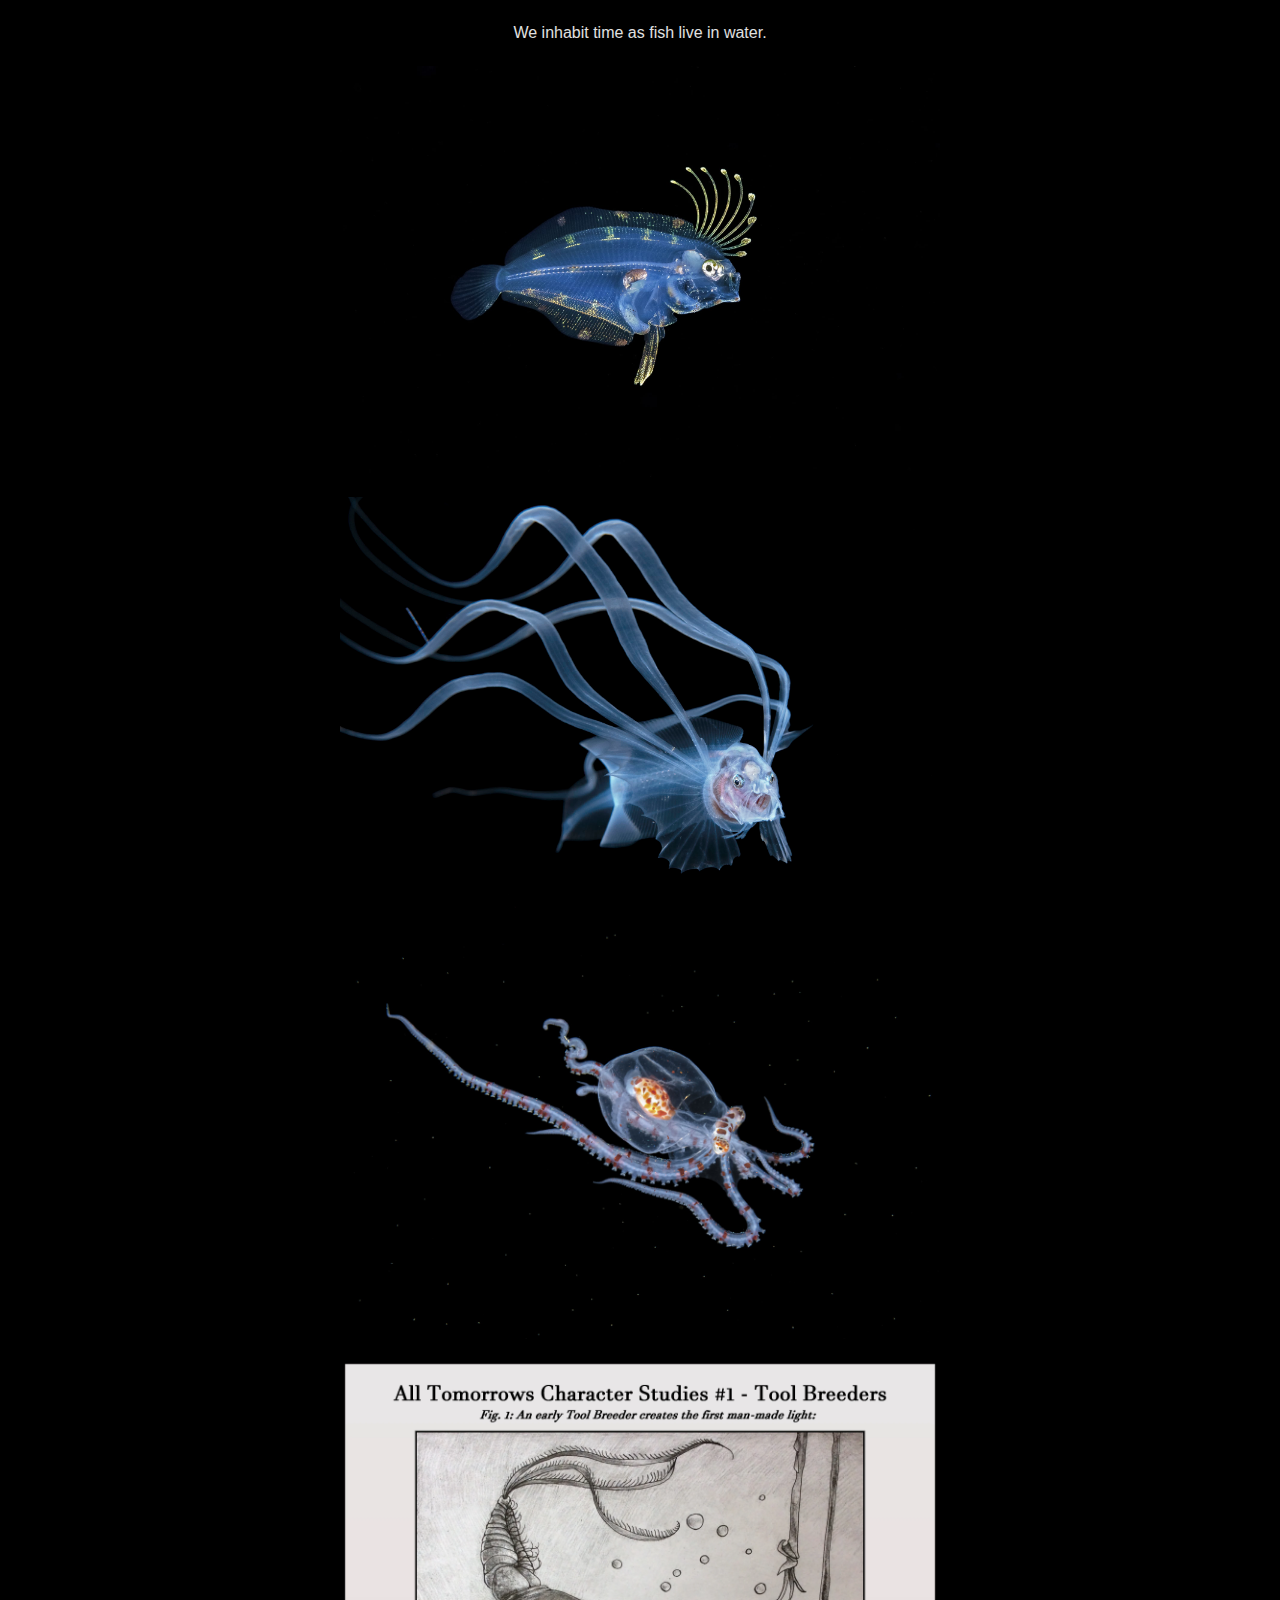
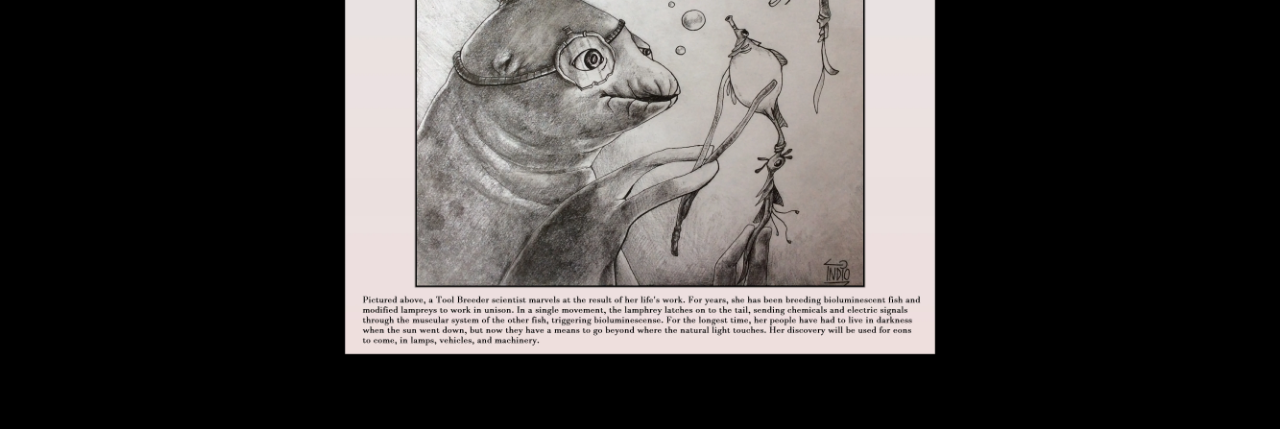
==== index.html @ f6a96ab8 "fish" ====
<!DOCTYPE html>
<html lang="en">
<head>
    <meta charset="UTF-8">
    <meta name="viewport" content="width=device-width, initial-scale=1.0">
    <title>🐟👽</title>
    <link rel="stylesheet" href="style.css"> <!-- Link to the CSS file -->
</head>
<body>

    <!-- Start of content, continuous flow of text and images -->

    <p>
        We inhabit time as fish live in water.
        
    </p>

    <img src="fish1.jpeg" alt="Description of Image 1" width="600px">
    <img src="fish2.jpeg" alt="Description of Image 1" width="600px">
    <img src="fish3.jpeg" alt="Description of Image 1" width="600px">
    <img src="cypt.webp" alt="Description of Image 1" width="600px">
    

    <!-- End of content -->

</body>
</html>
---- style.css ----
/* General body styling */
body {
    margin: 0;
    padding: 0;
    font-family: Arial, sans-serif;  /* Use a simple font */
    background-color: #000; /* Black background */
    color: #fff; /* White text */
    text-align: center; /* Center all text by default */
}

/* Styling for headings and text */
h1, h2 {
    color: #f5f5f5; /* Slightly off-white for headings */
    margin: 20px 0;
}

p {
    color: #e0e0e0; /* Light grey for body text */
    line-height: 1.6;
    margin: 20px auto;
    max-width: 800px; /* Limit width for better readability */
    padding: 0 20px;
}

/* Styling for images */
img {
    display: block;
    max-width: 100%;
    height: auto;
    margin: 20px auto;
}

/* Add some padding around the content */
body {
    padding-bottom: 50px;
}
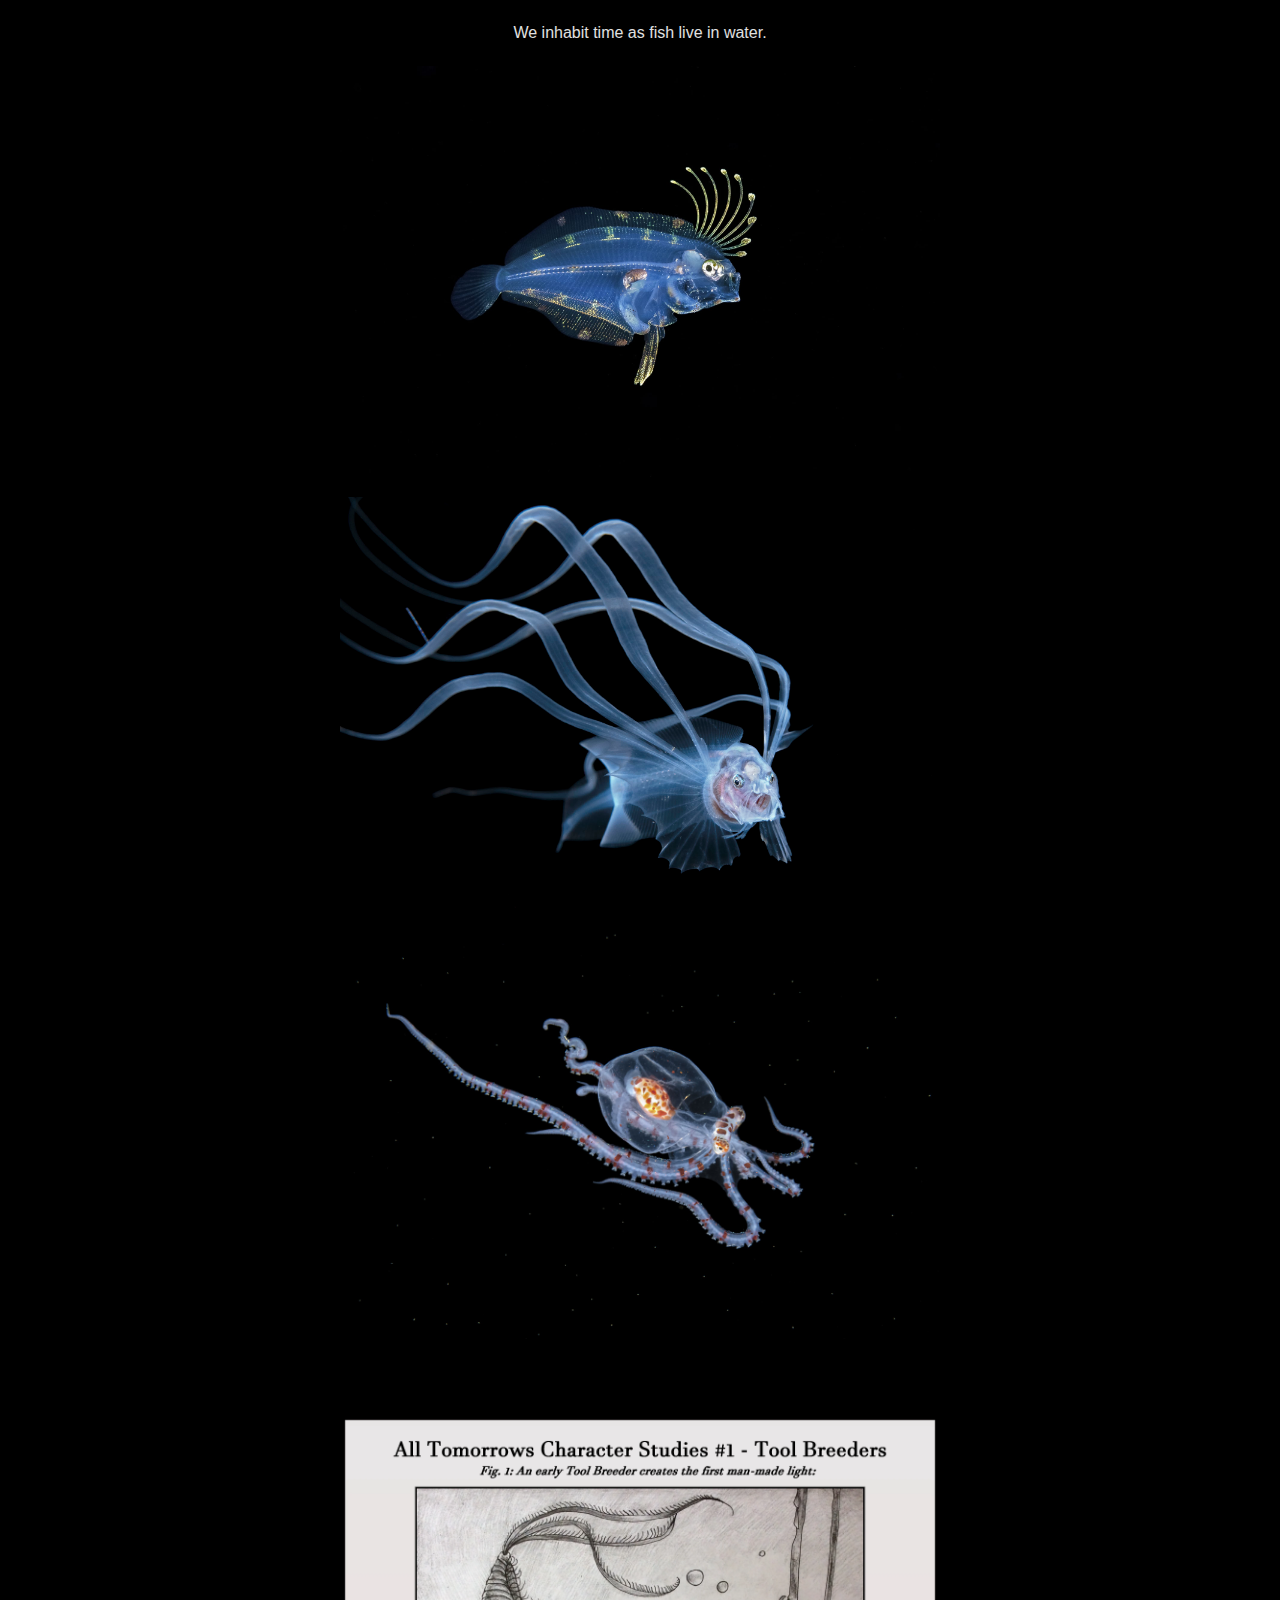
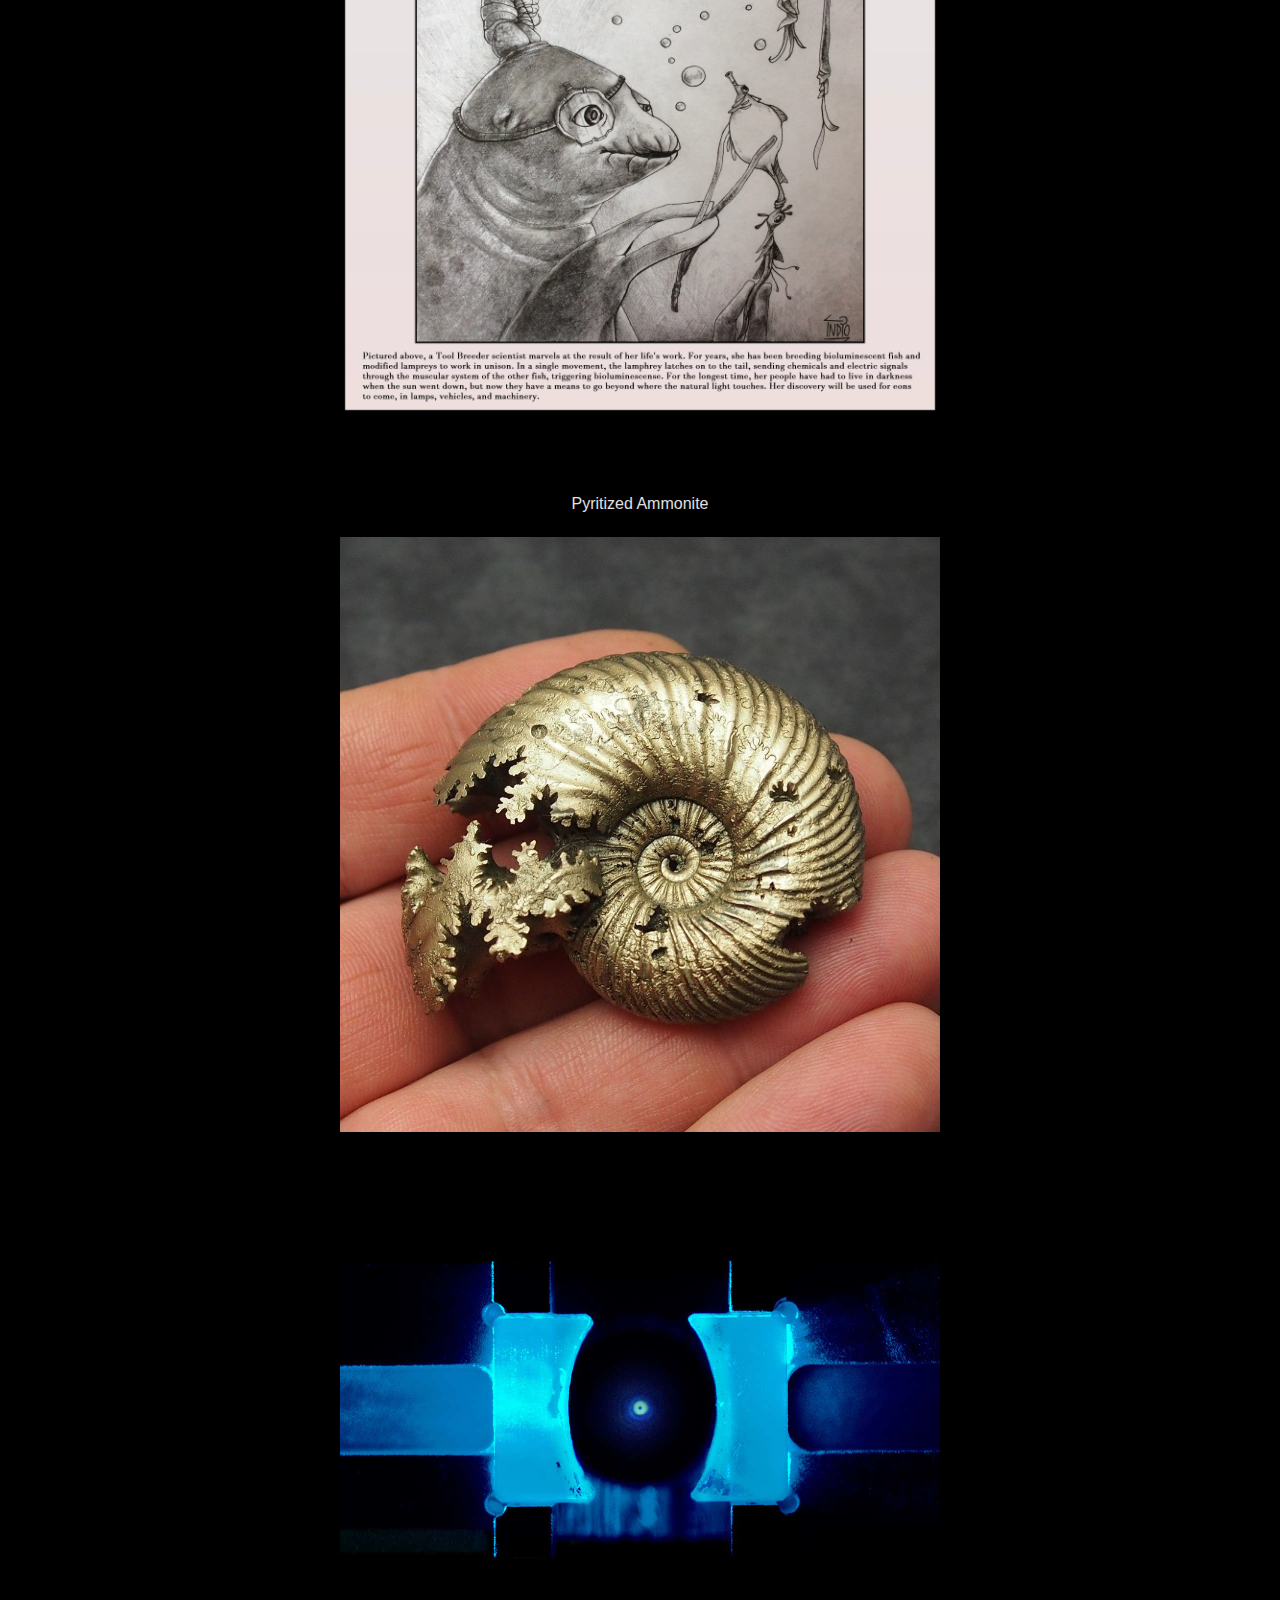
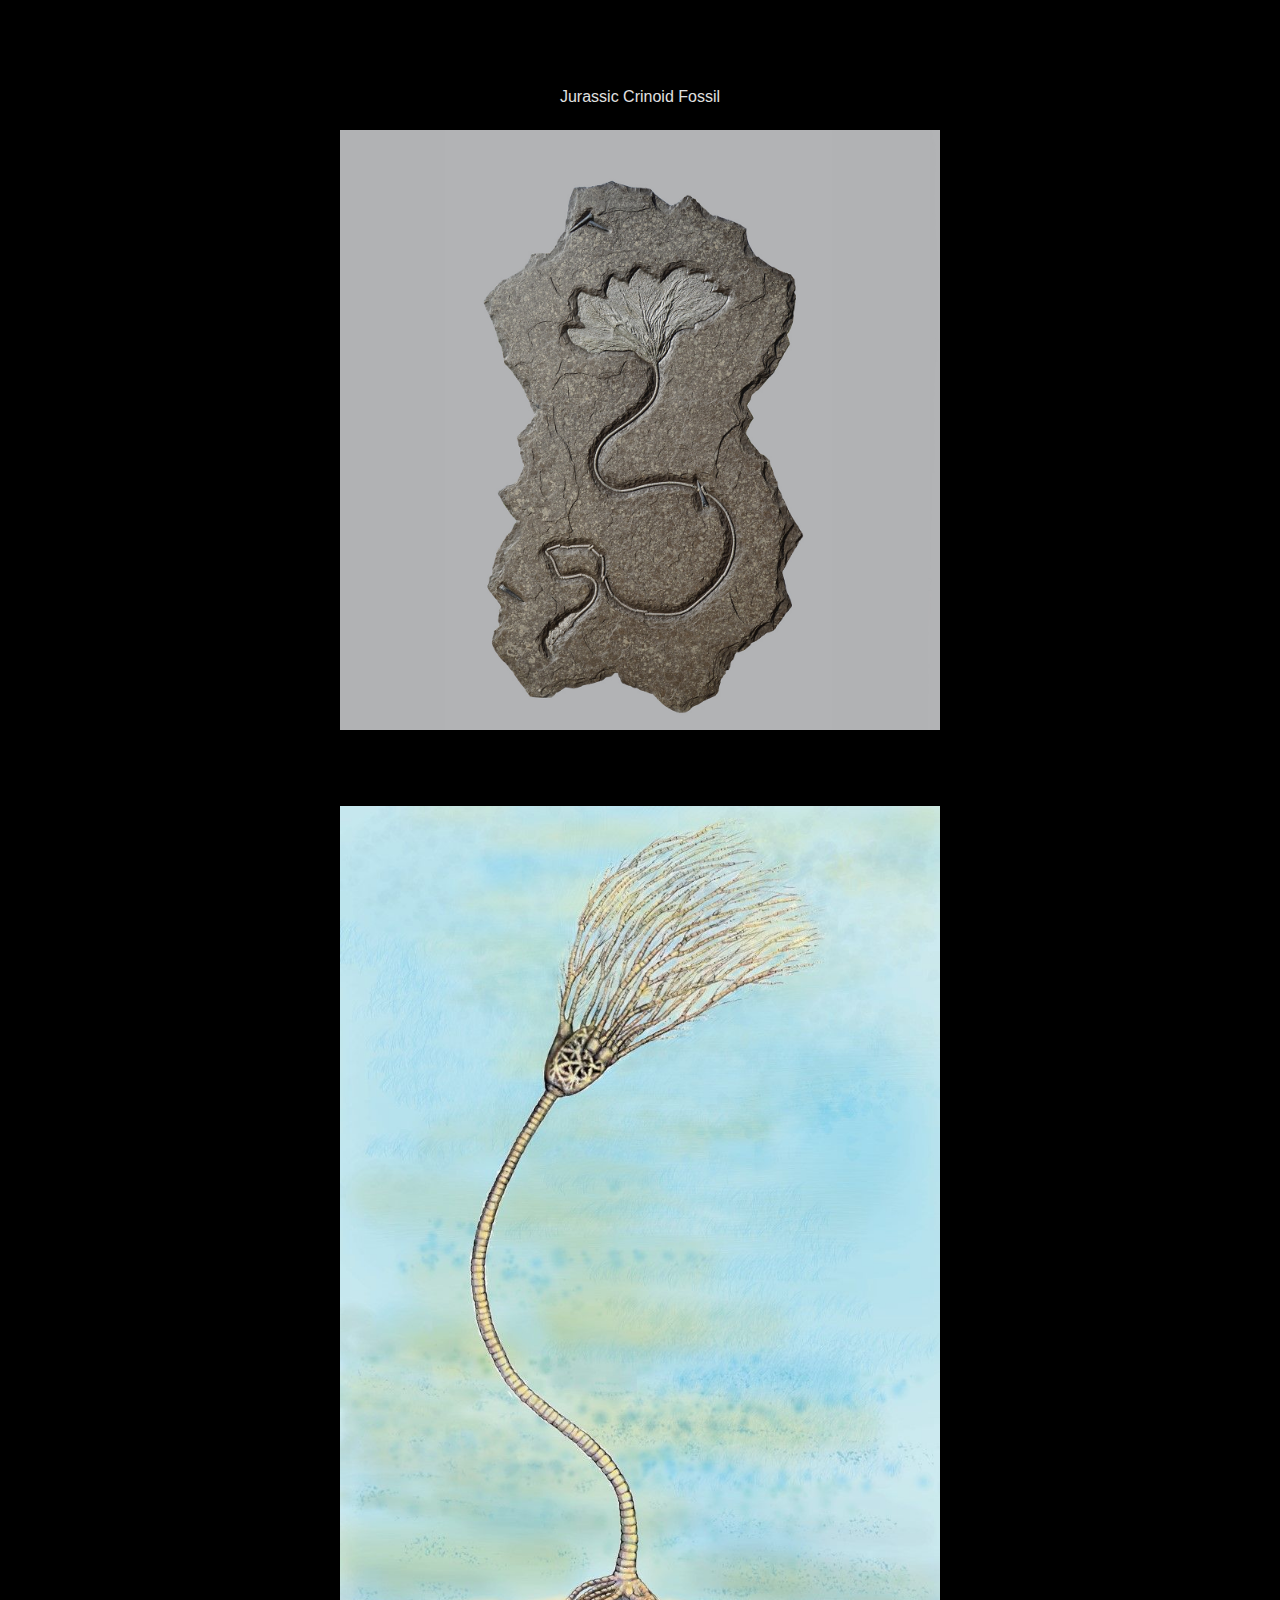
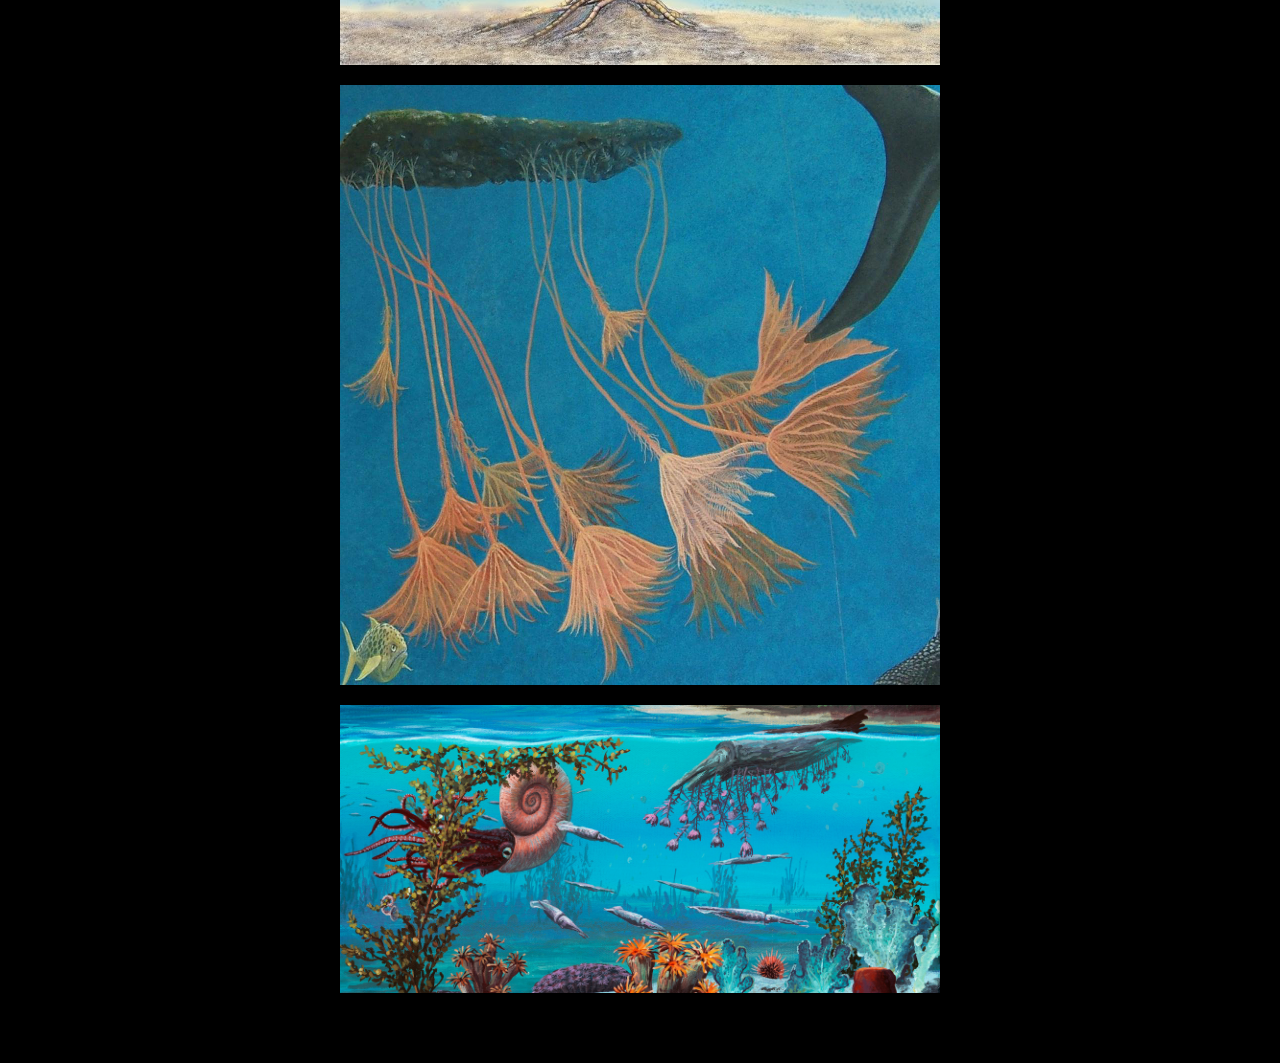
==== commit 9cae6896: "more more" ====
--- a/index.html
+++ b/index.html
@@ -18,7 +18,40 @@
     <img src="fish1.jpeg" alt="Description of Image 1" width="600px">
     <img src="fish2.jpeg" alt="Description of Image 1" width="600px">
     <img src="fish3.jpeg" alt="Description of Image 1" width="600px">
+    
+    <br>
+    <br>
+    
     <img src="cypt.webp" alt="Description of Image 1" width="600px">
+    <br>
+    <br>
+    
+    <p>
+        Pyritized Ammonite
+    </p>
+    
+    <img src="ammonite.jpeg" alt="Description of Image 1" width="600px">
+    
+    <br>
+    <br>
+    
+     <img src="freez.jpeg" alt="Description of Image 1" width="600px">
+    
+    <br>
+    <br>
+    
+    <p>
+        Jurassic Crinoid Fossil
+    </p>
+    <img src="cyn.jpeg" alt="Description of Image 1" width="600px">
+    
+    <br>
+    <br>
+    
+    <img src="Crinoid-reconstruction.jpg" alt="Description of Image 1" width="600px">
+    <img src="file-20200731-23-189g7nc.jpg" alt="Description of Image 1" width="600px">
+    <img src="header-crinoid-rafting.jpg" alt="Description of Image 1" width="600px">
+    
     
 
     <!-- End of content -->
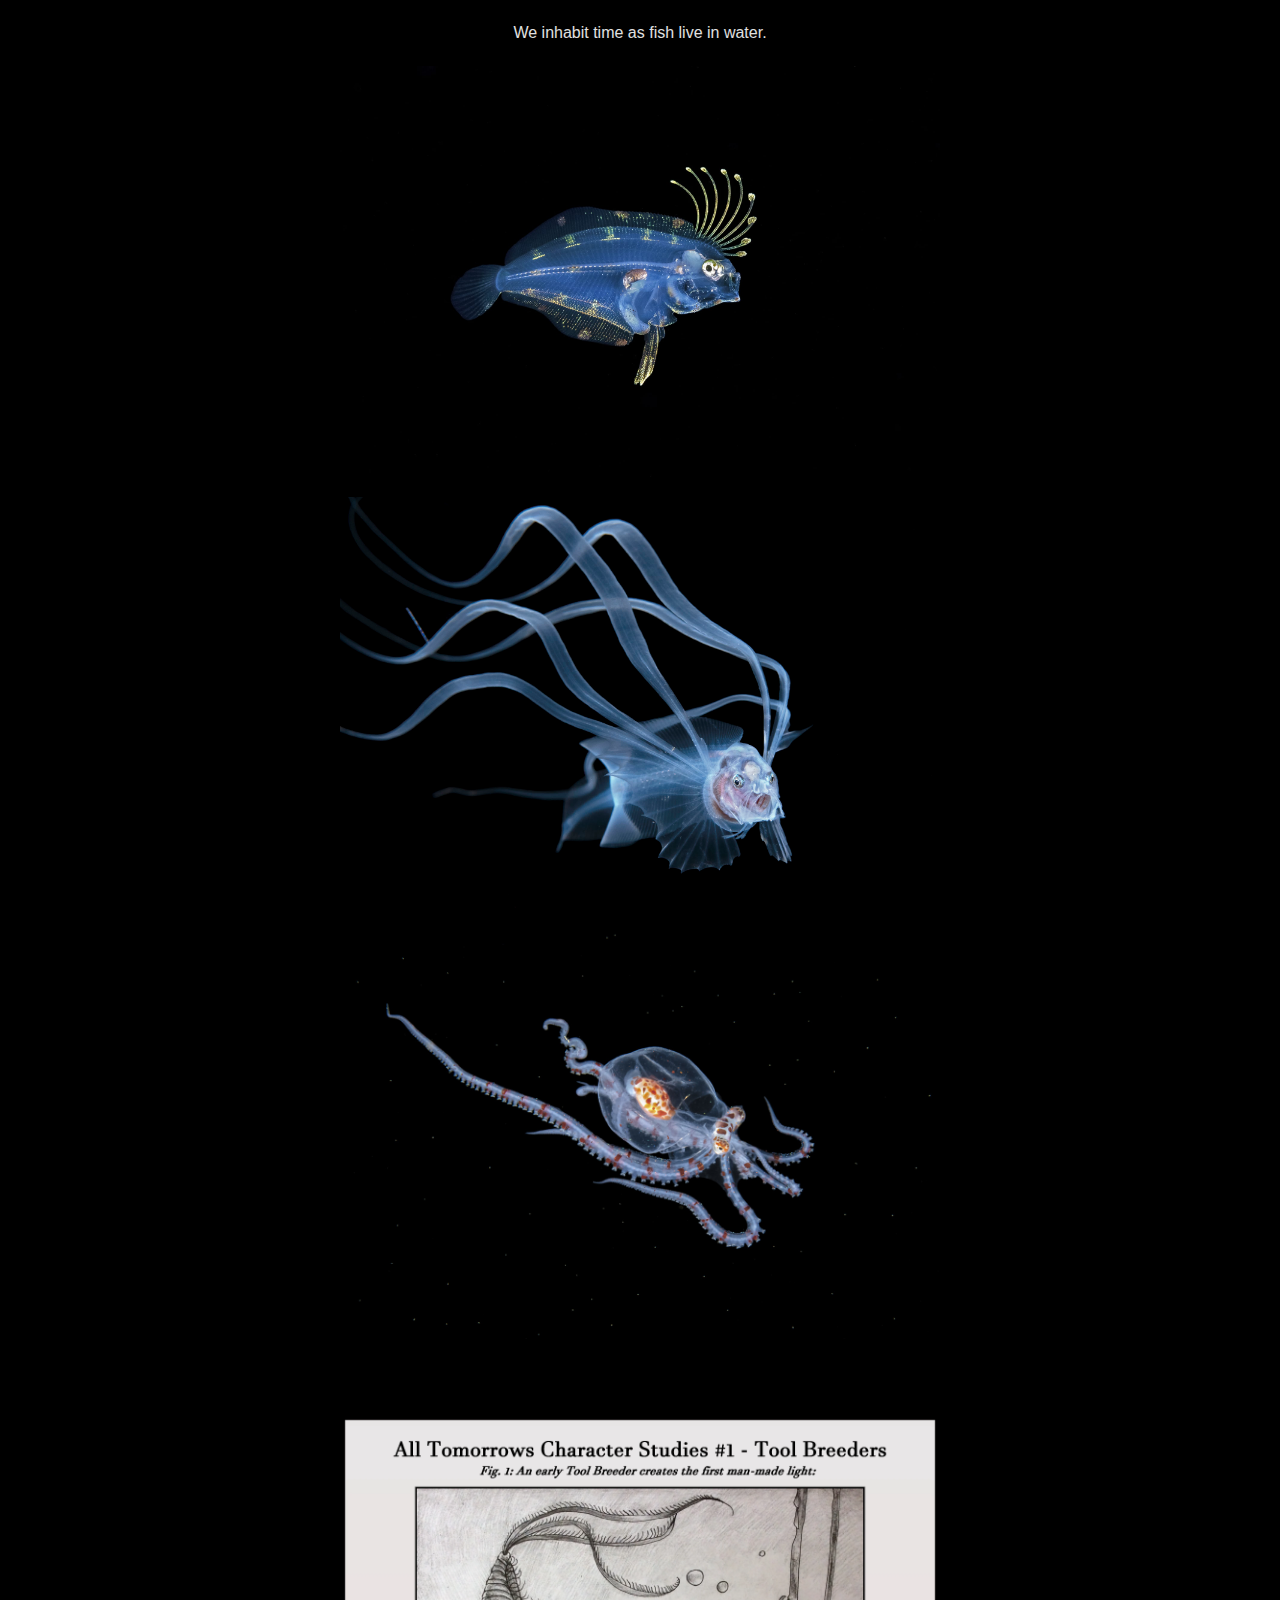
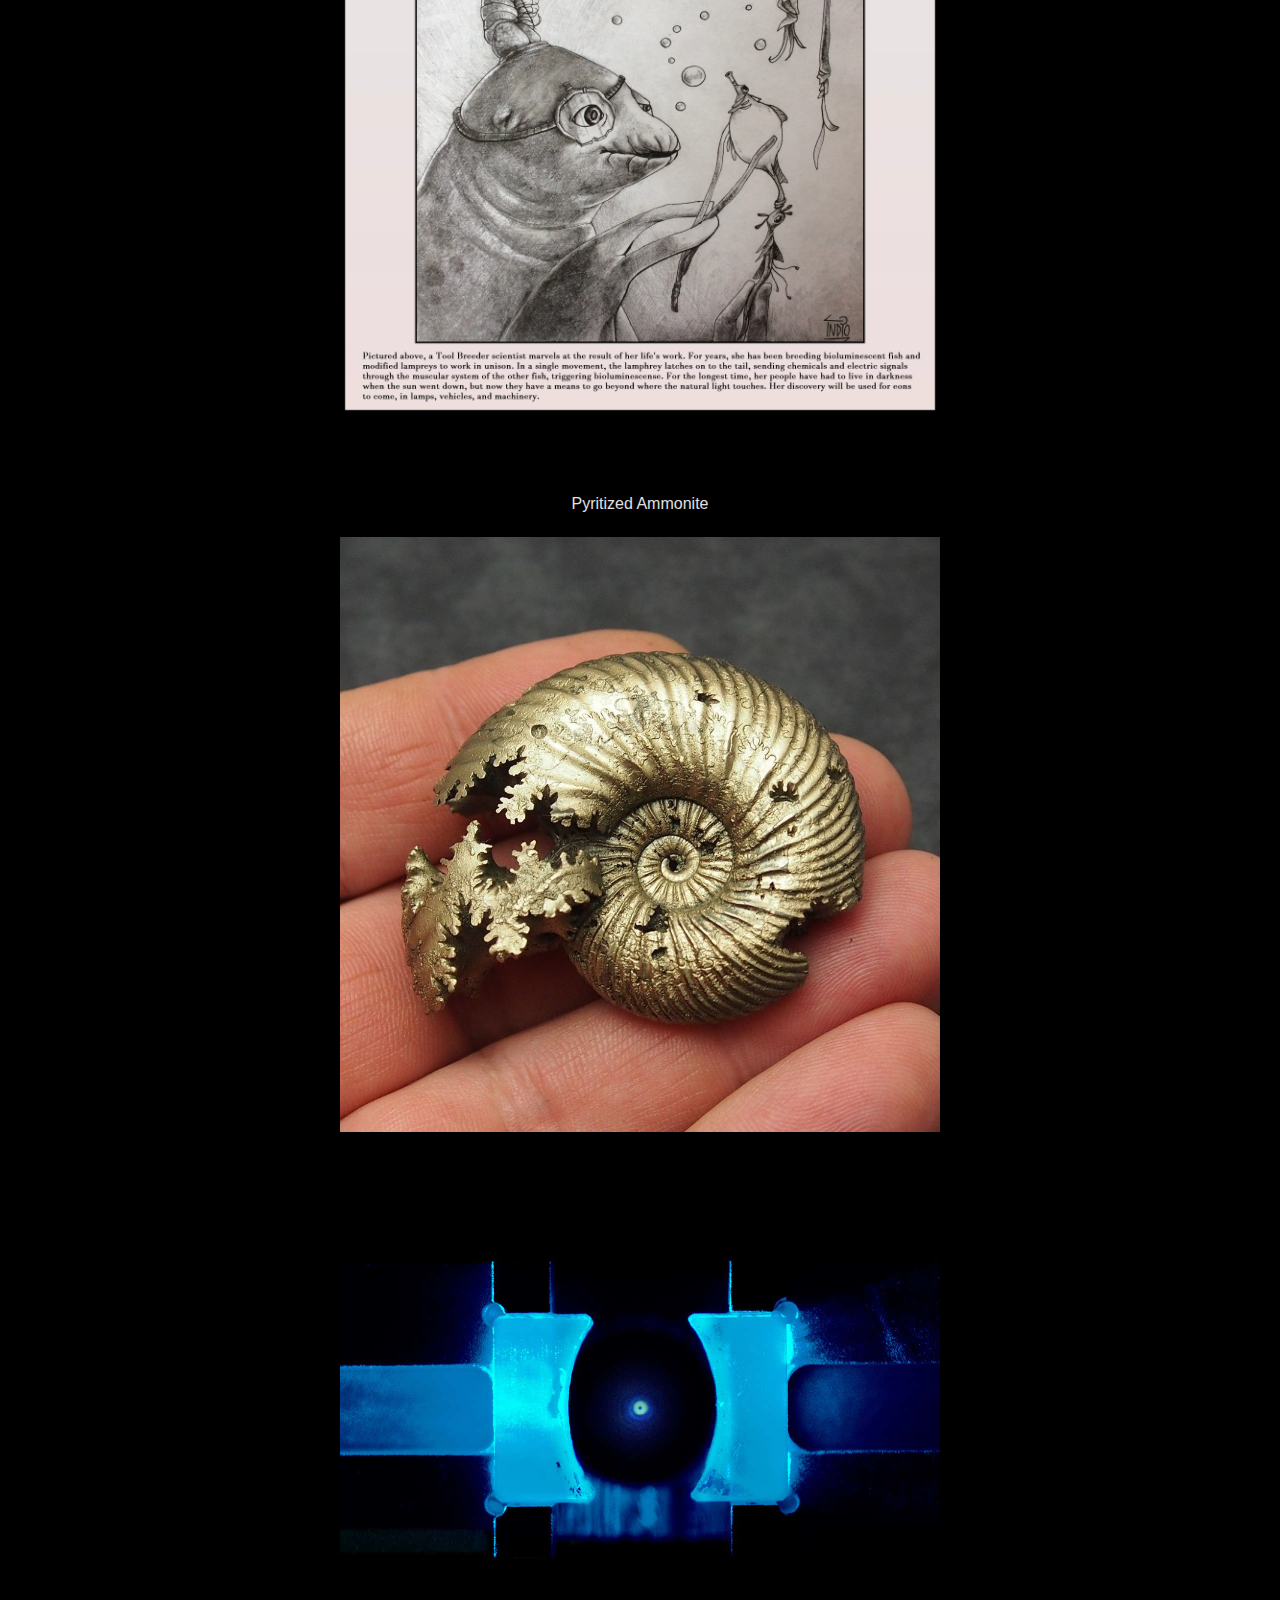
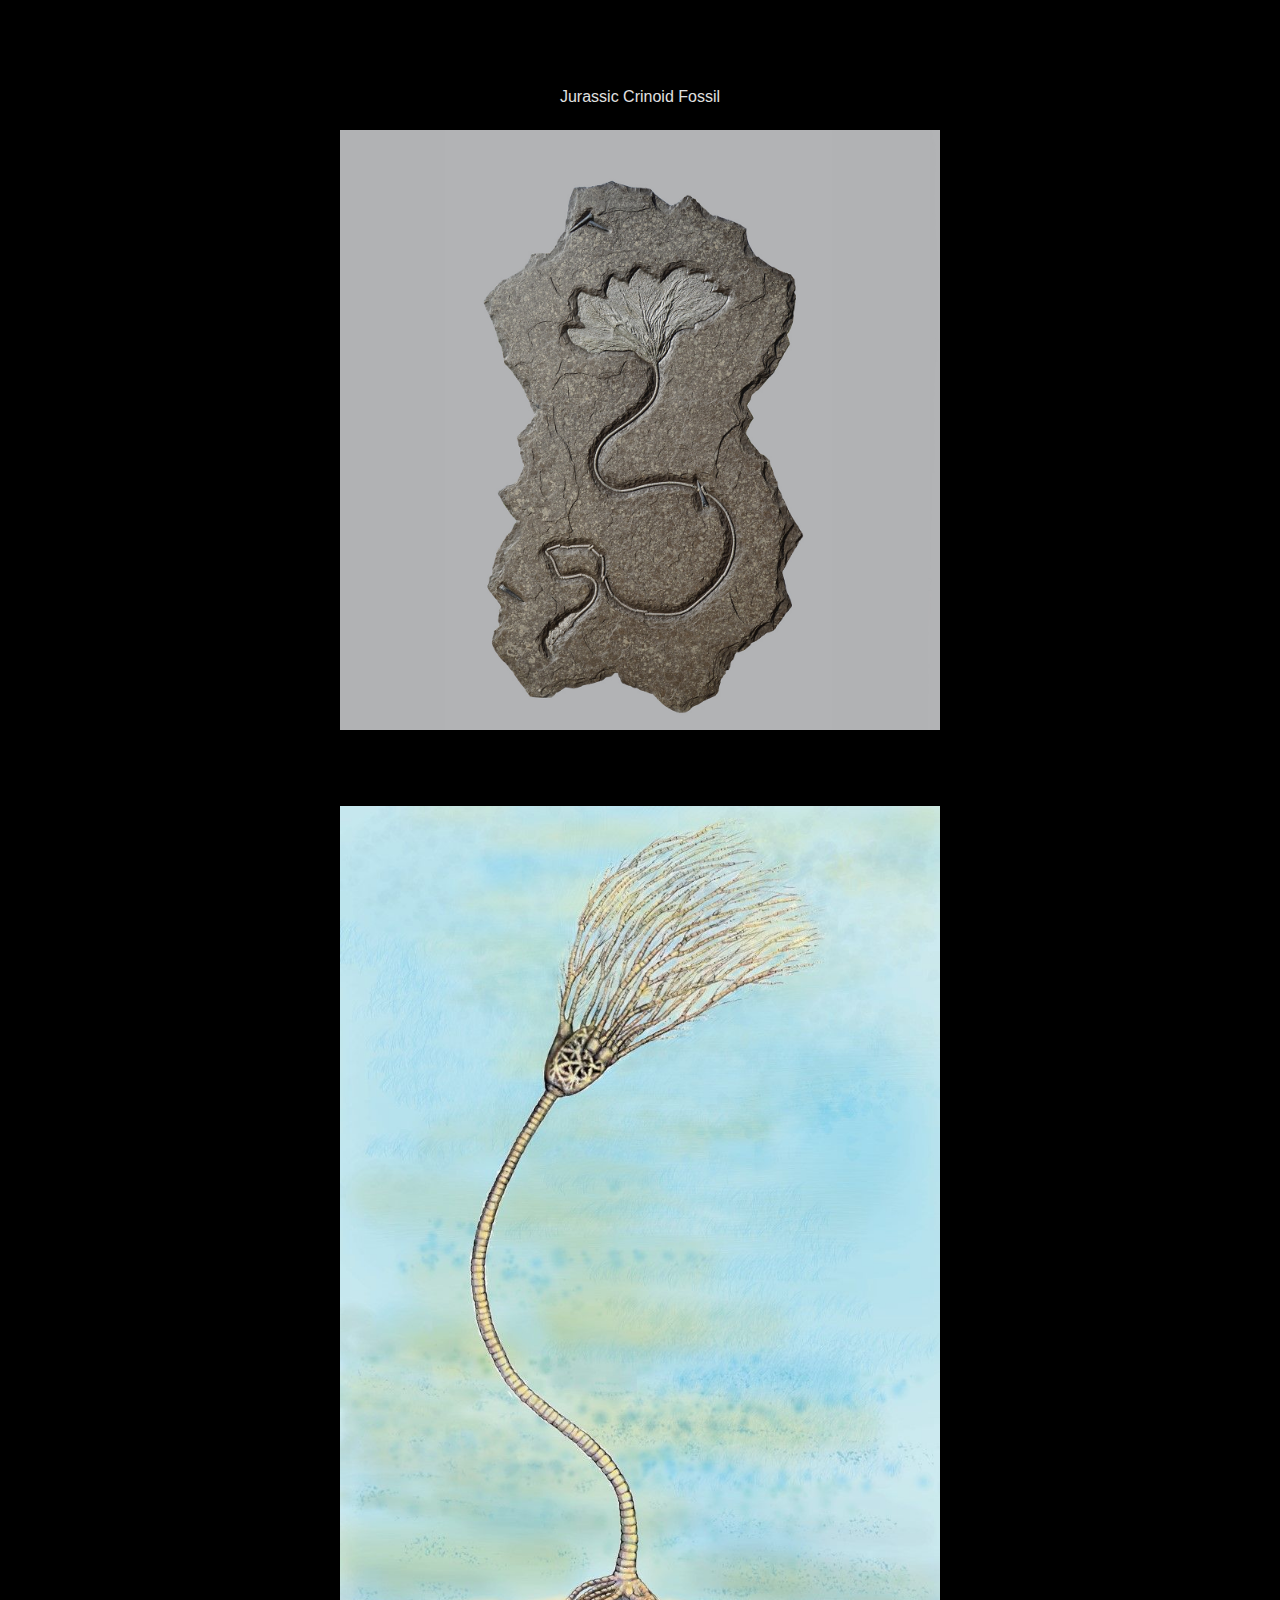
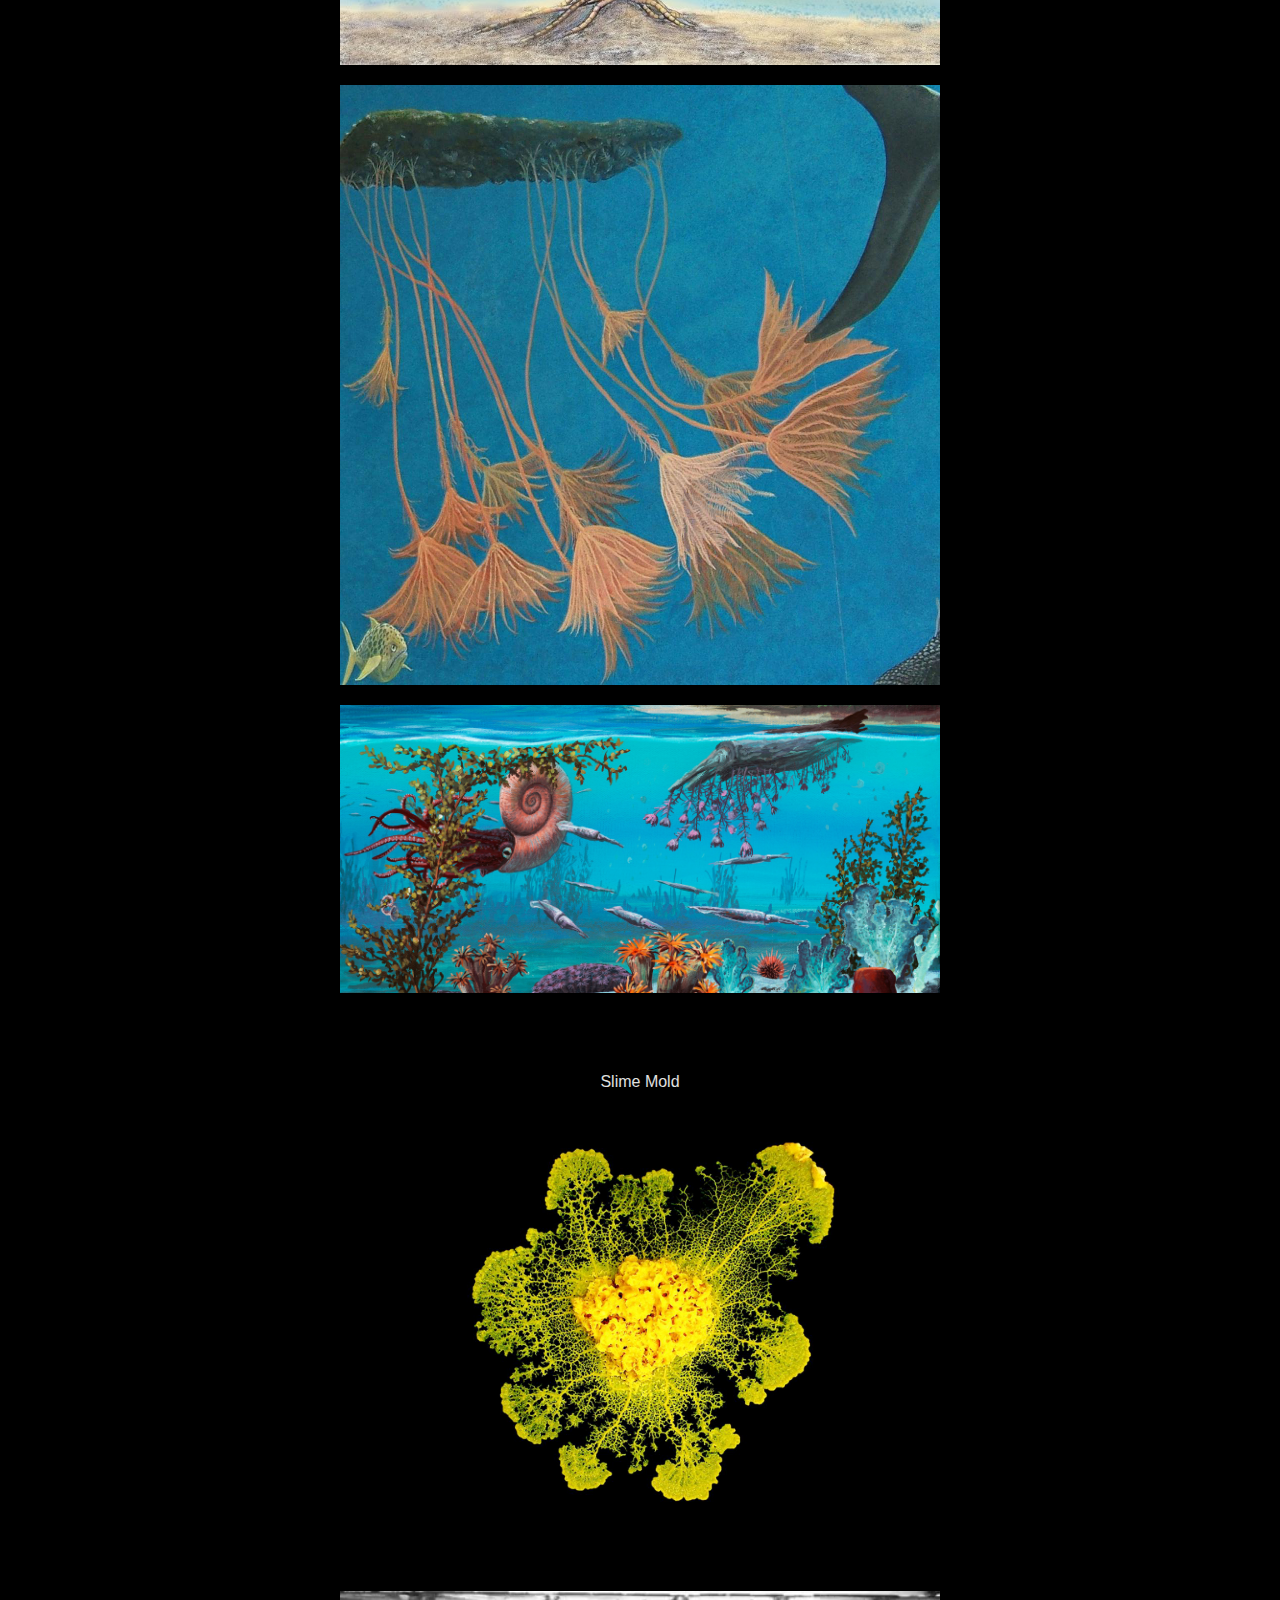
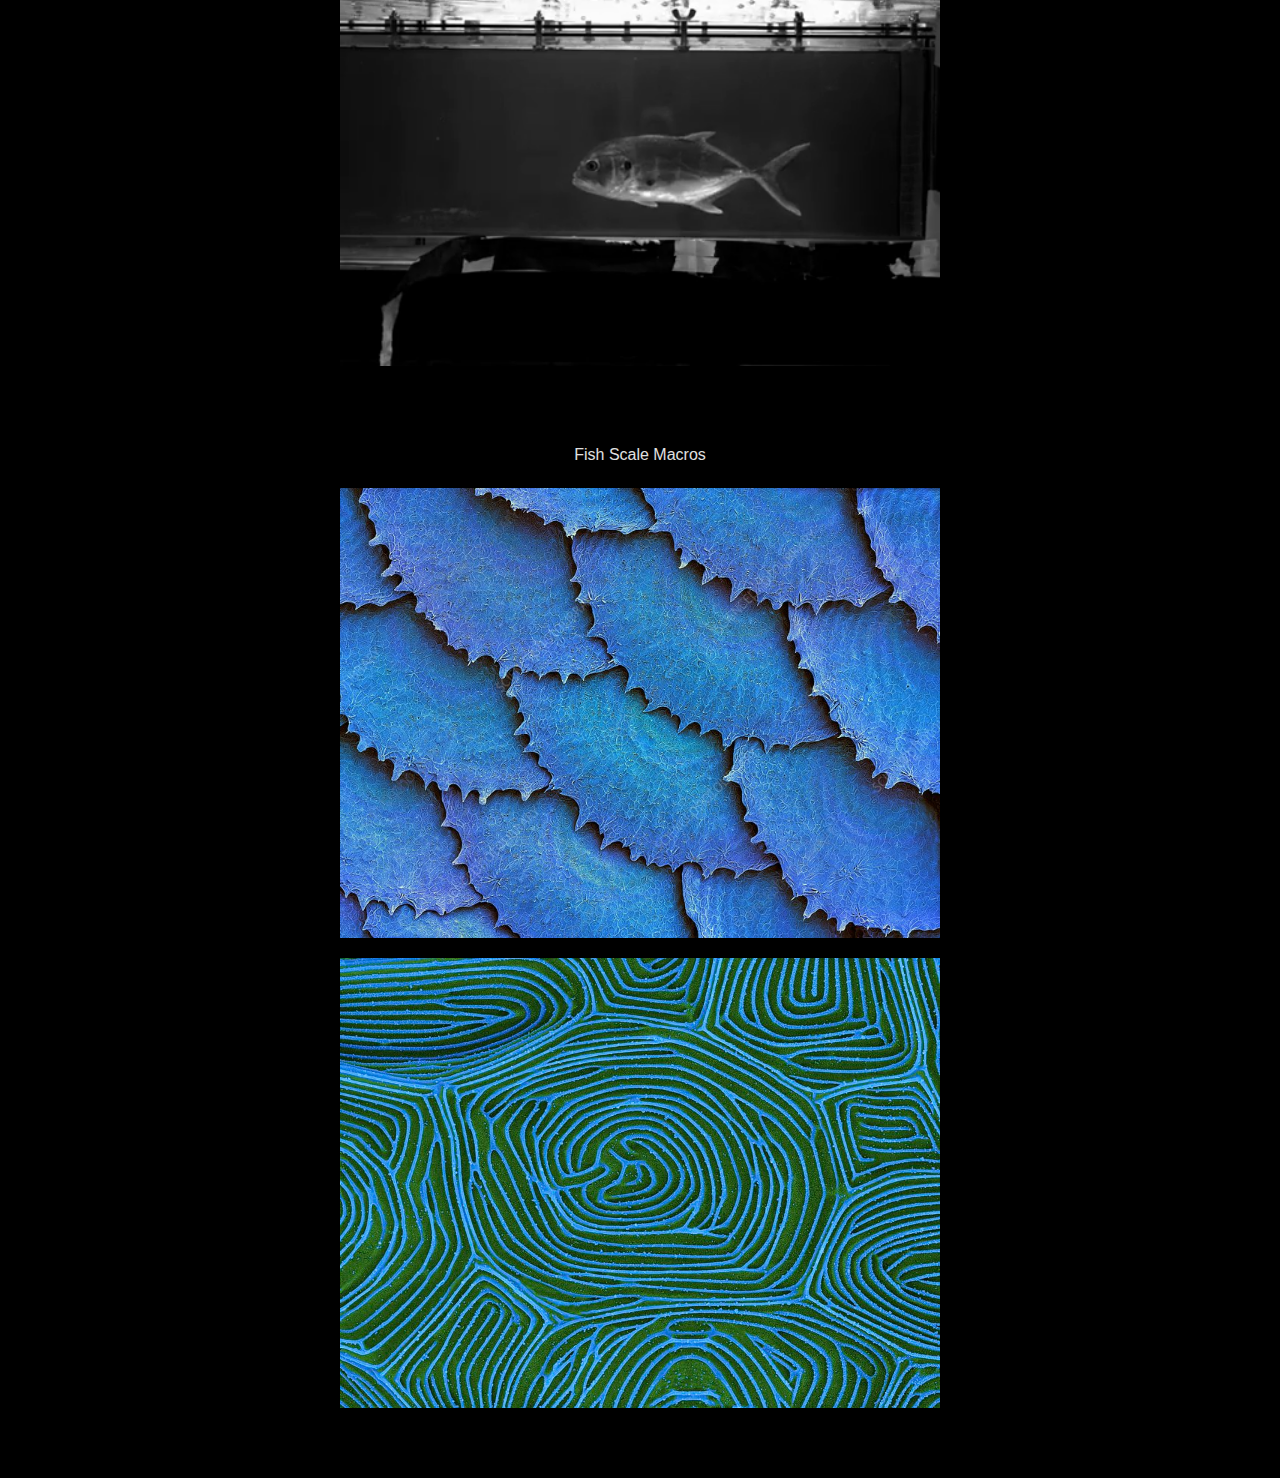
==== commit 76b1fb48: "new" ====
--- a/index.html
+++ b/index.html
@@ -52,6 +52,29 @@
     <img src="file-20200731-23-189g7nc.jpg" alt="Description of Image 1" width="600px">
     <img src="header-crinoid-rafting.jpg" alt="Description of Image 1" width="600px">
     
+    <br>
+    <br>
+    
+    <p>
+        Slime Mold
+    </p>    
+    
+    <img src="mold.jpeg" alt="Description of Image 1" width="600px">
+    
+    <br>
+    <br>  
+    
+    
+    <img src="Jack_lateral.gif" alt="Description of Image 1" width="600px">
+
+    <br>
+    <br>  
+
+    <p>
+        Fish Scale Macros
+    </p>    
+    <img src="scale1.jpeg" alt="Description of Image 1" width="600px">
+    <img src="scale2.jpeg" alt="Description of Image 1" width="600px">
     
 
     <!-- End of content -->
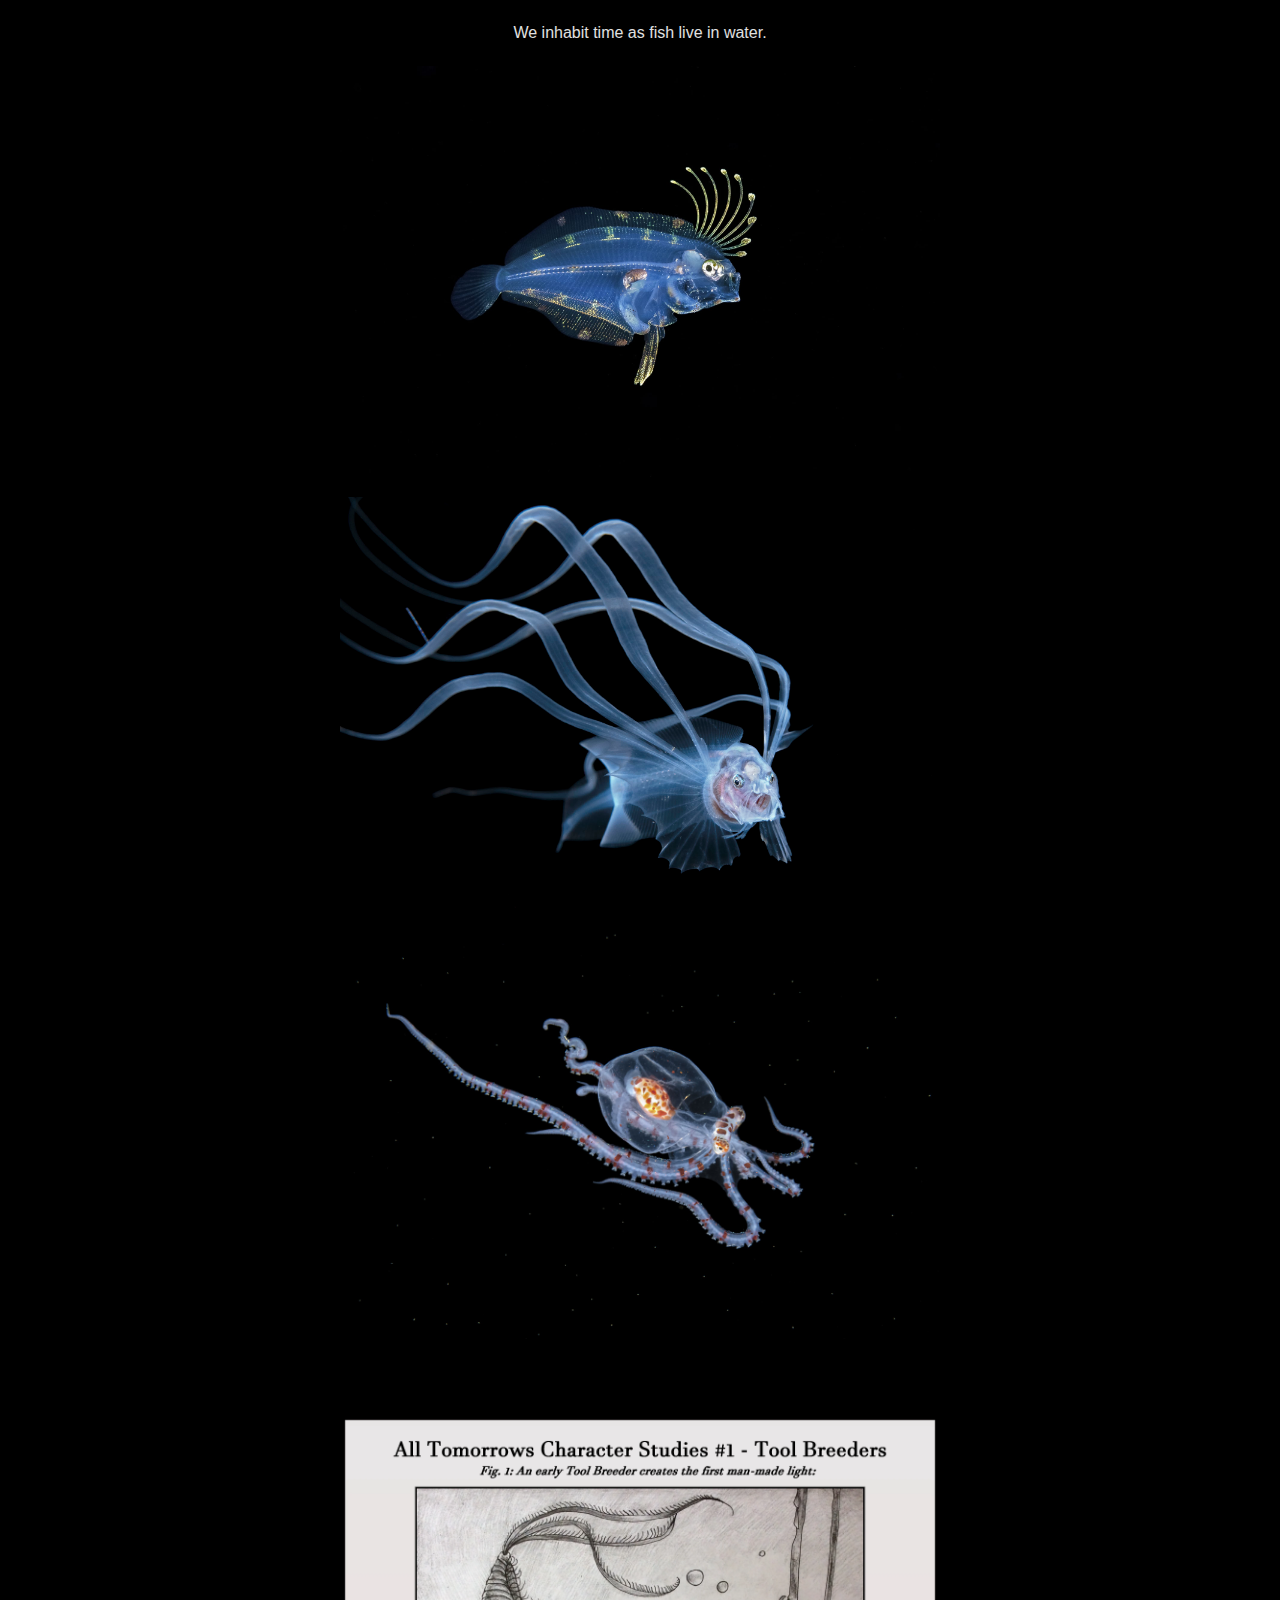
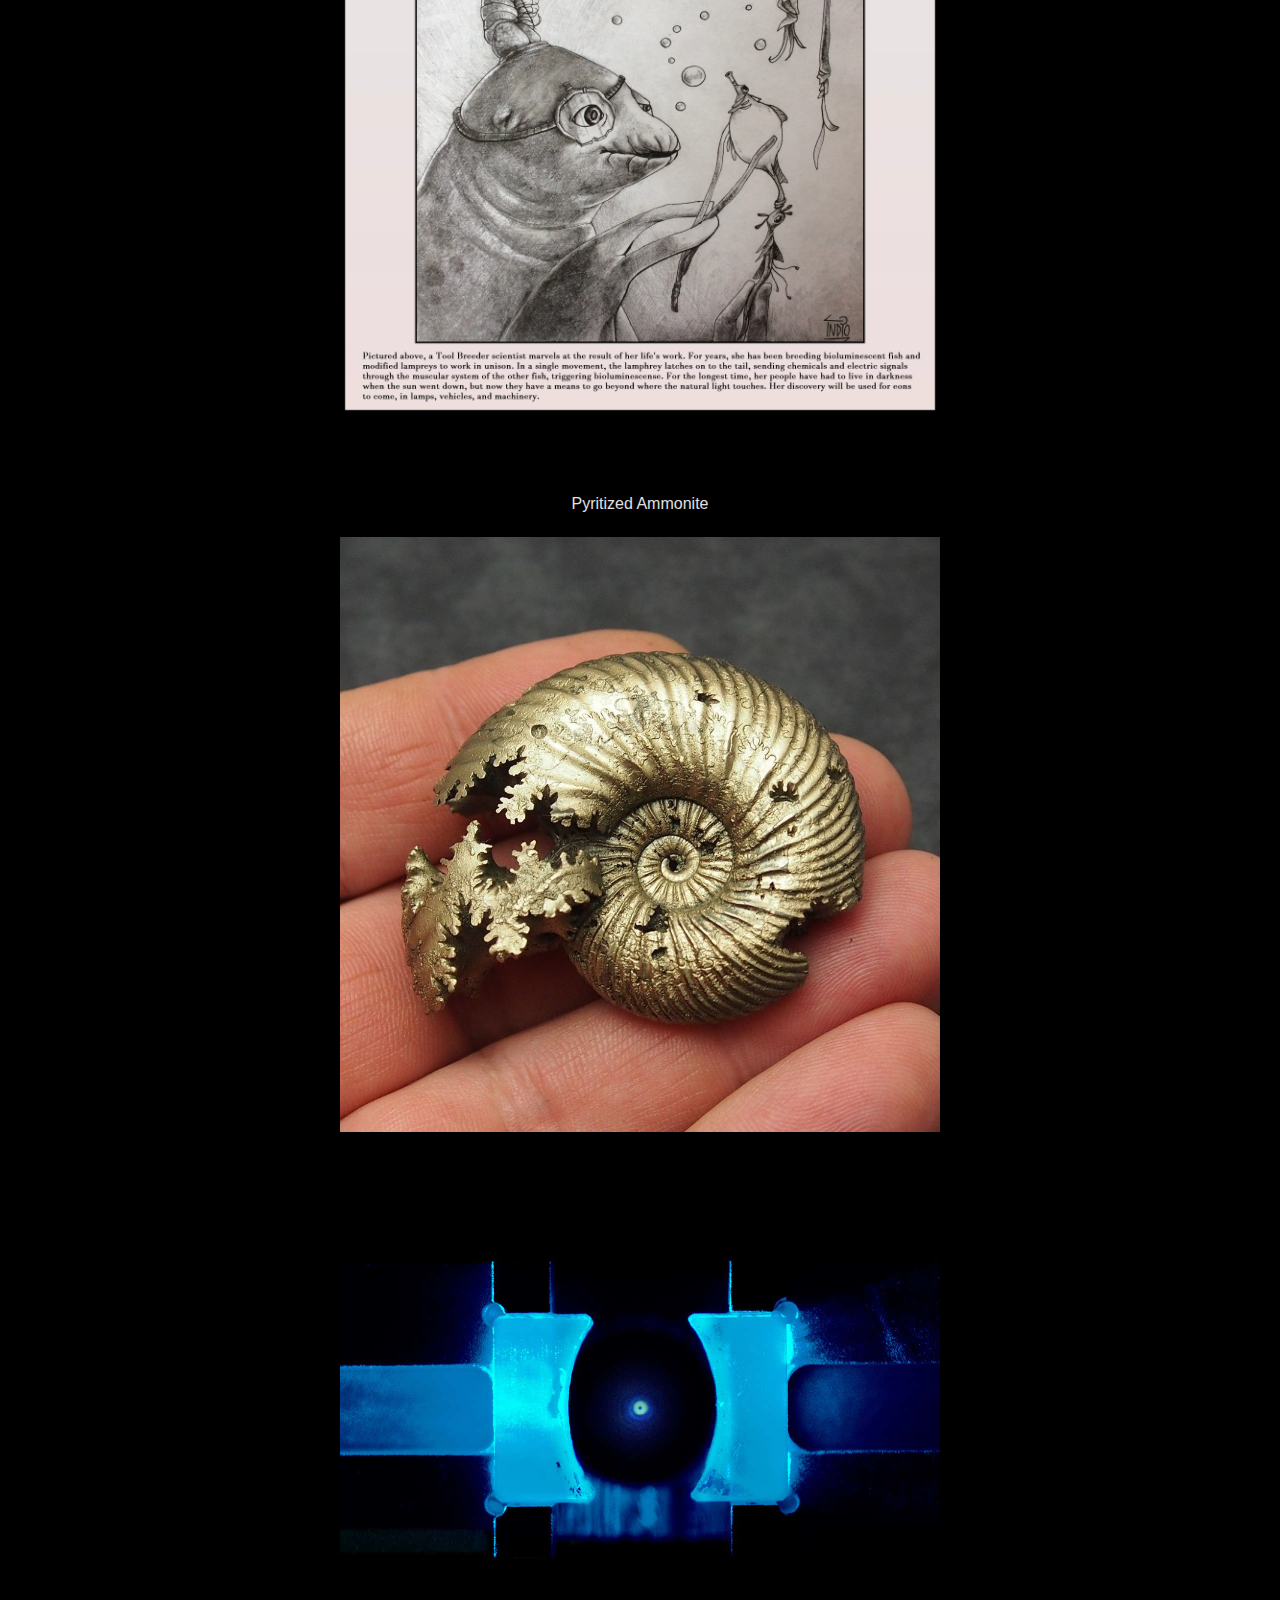
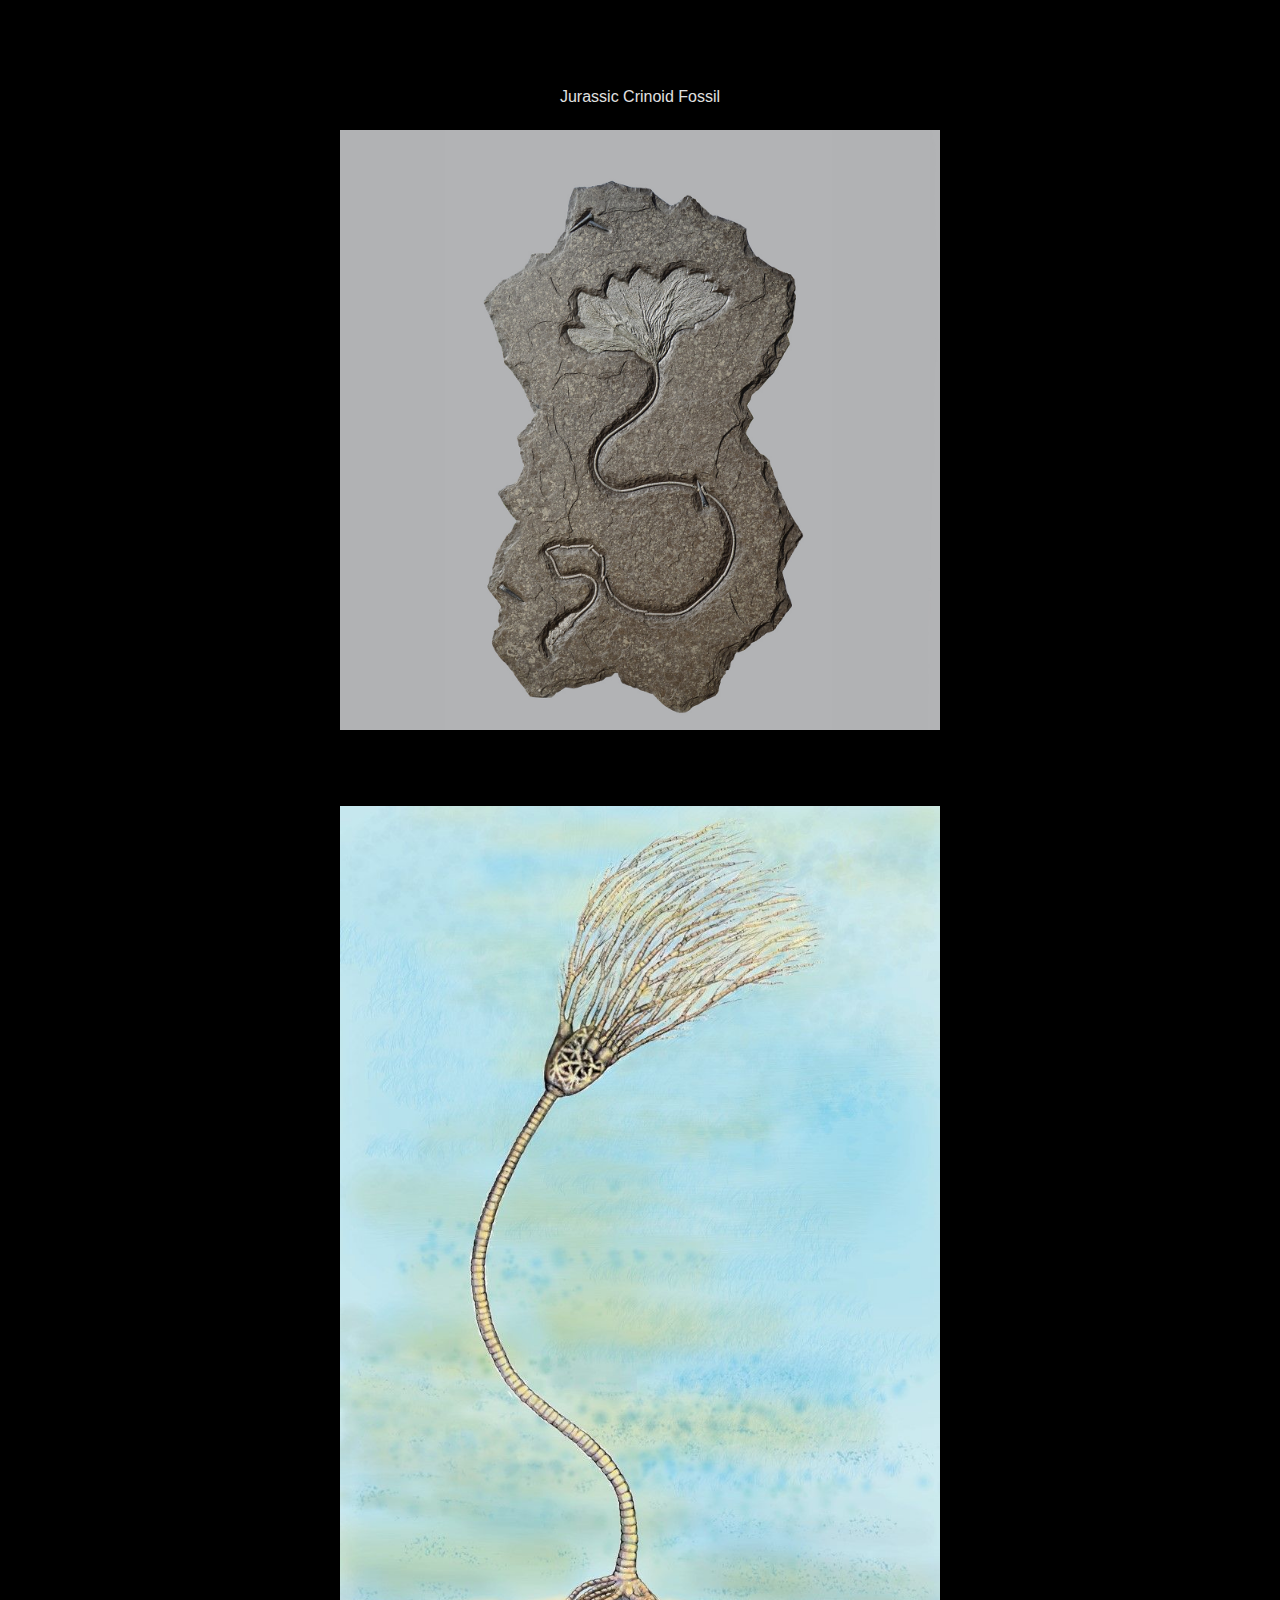
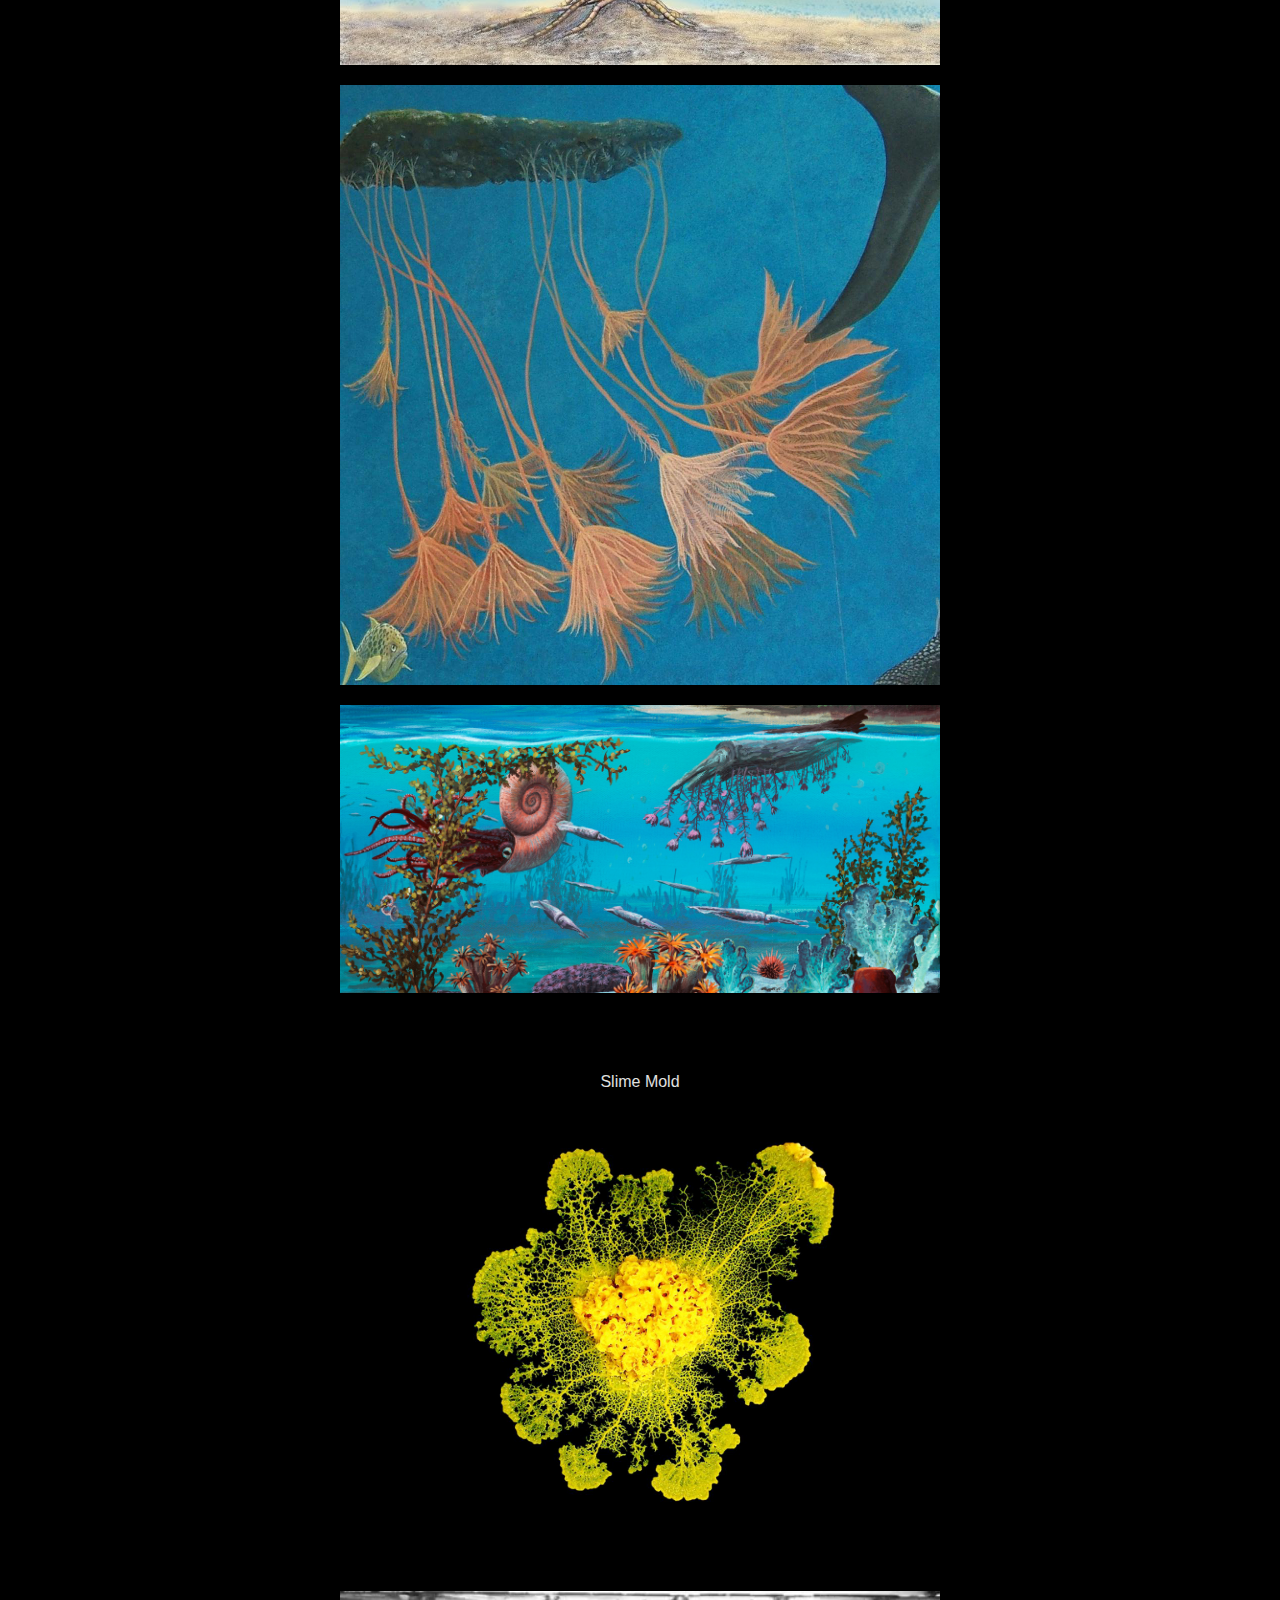
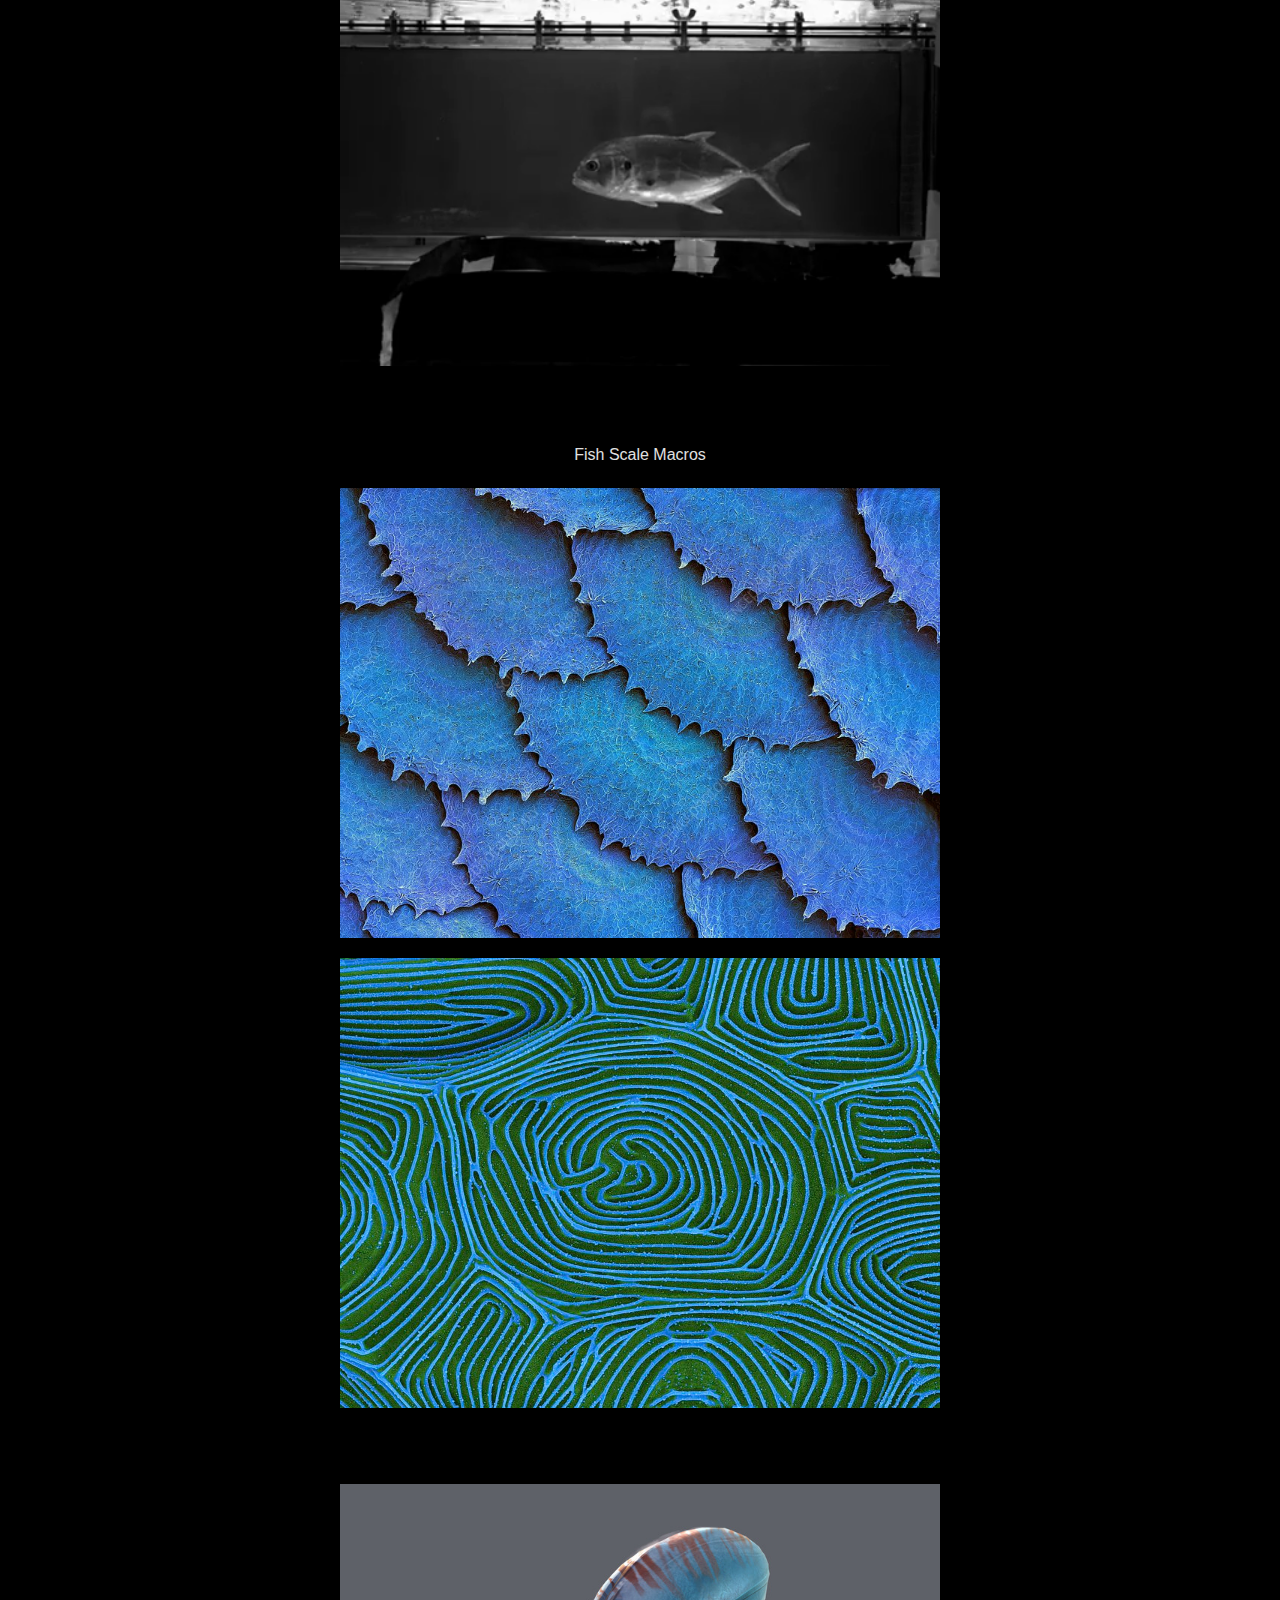
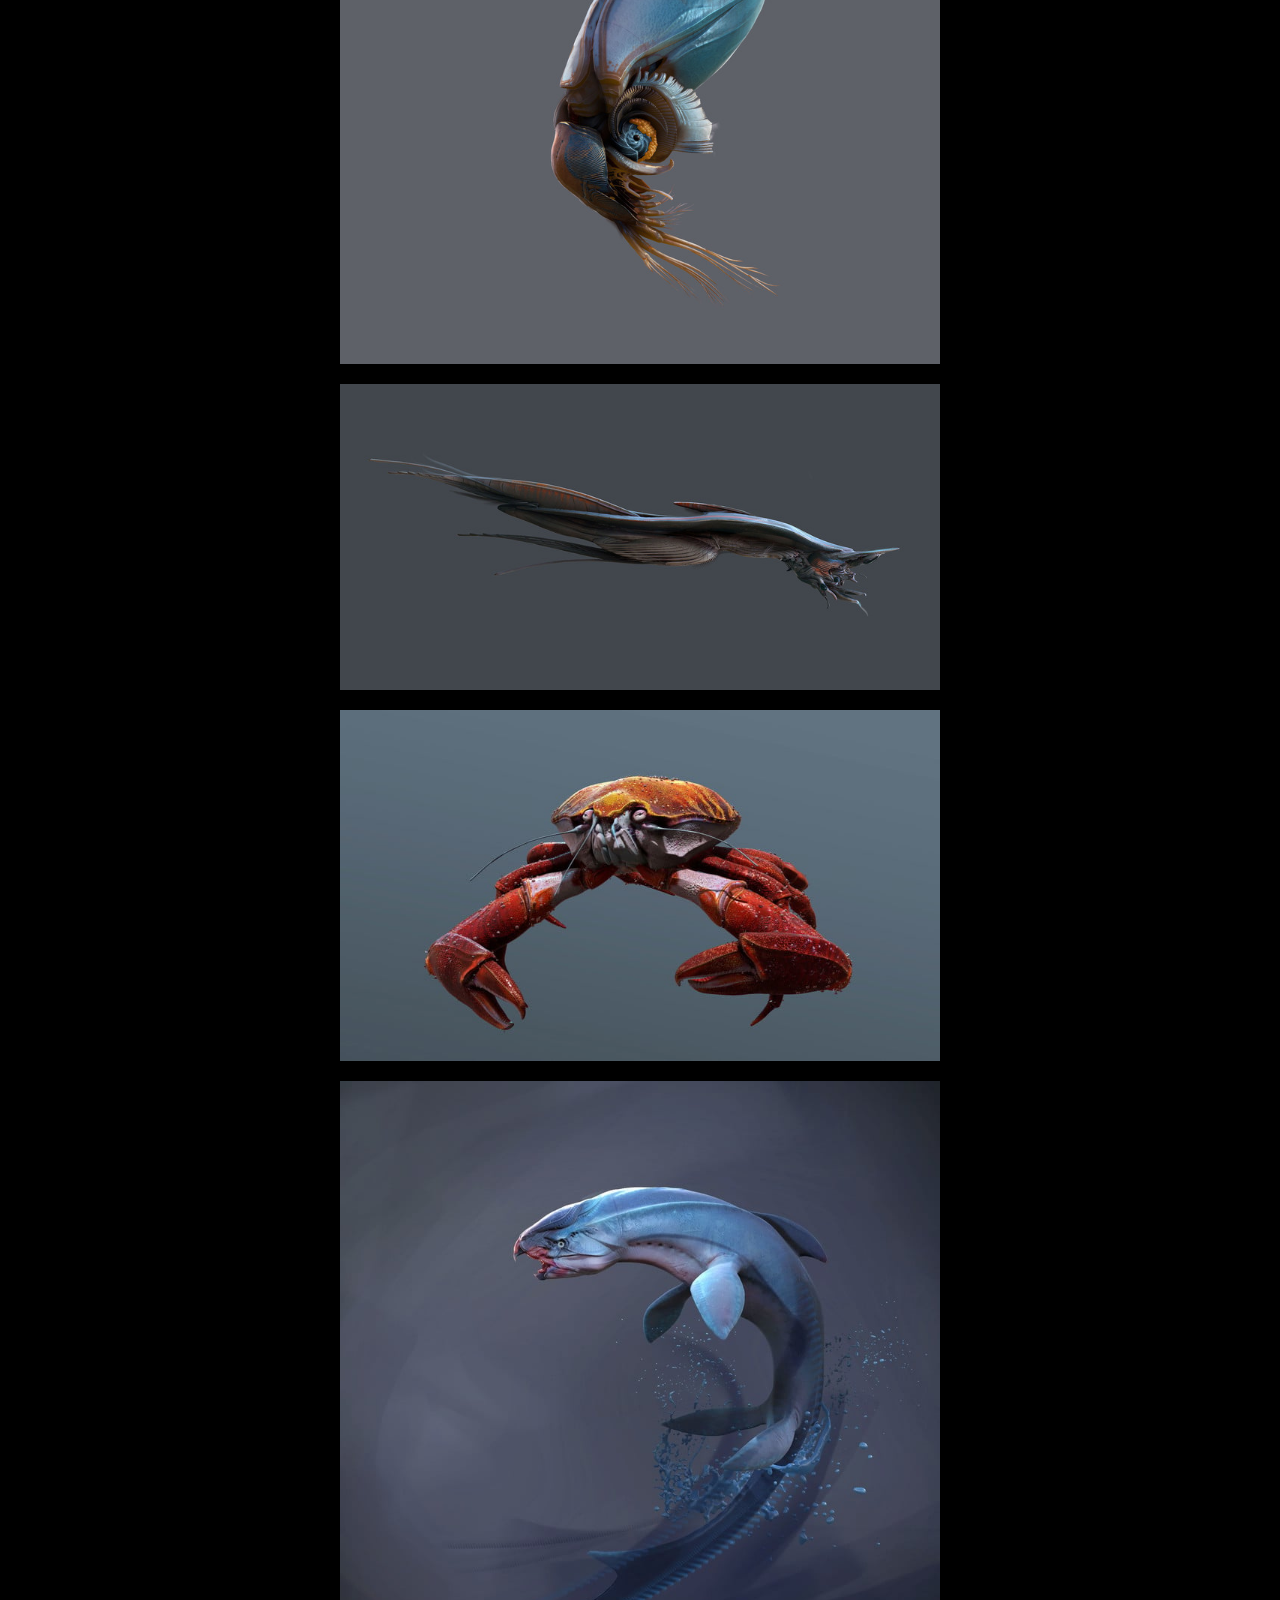
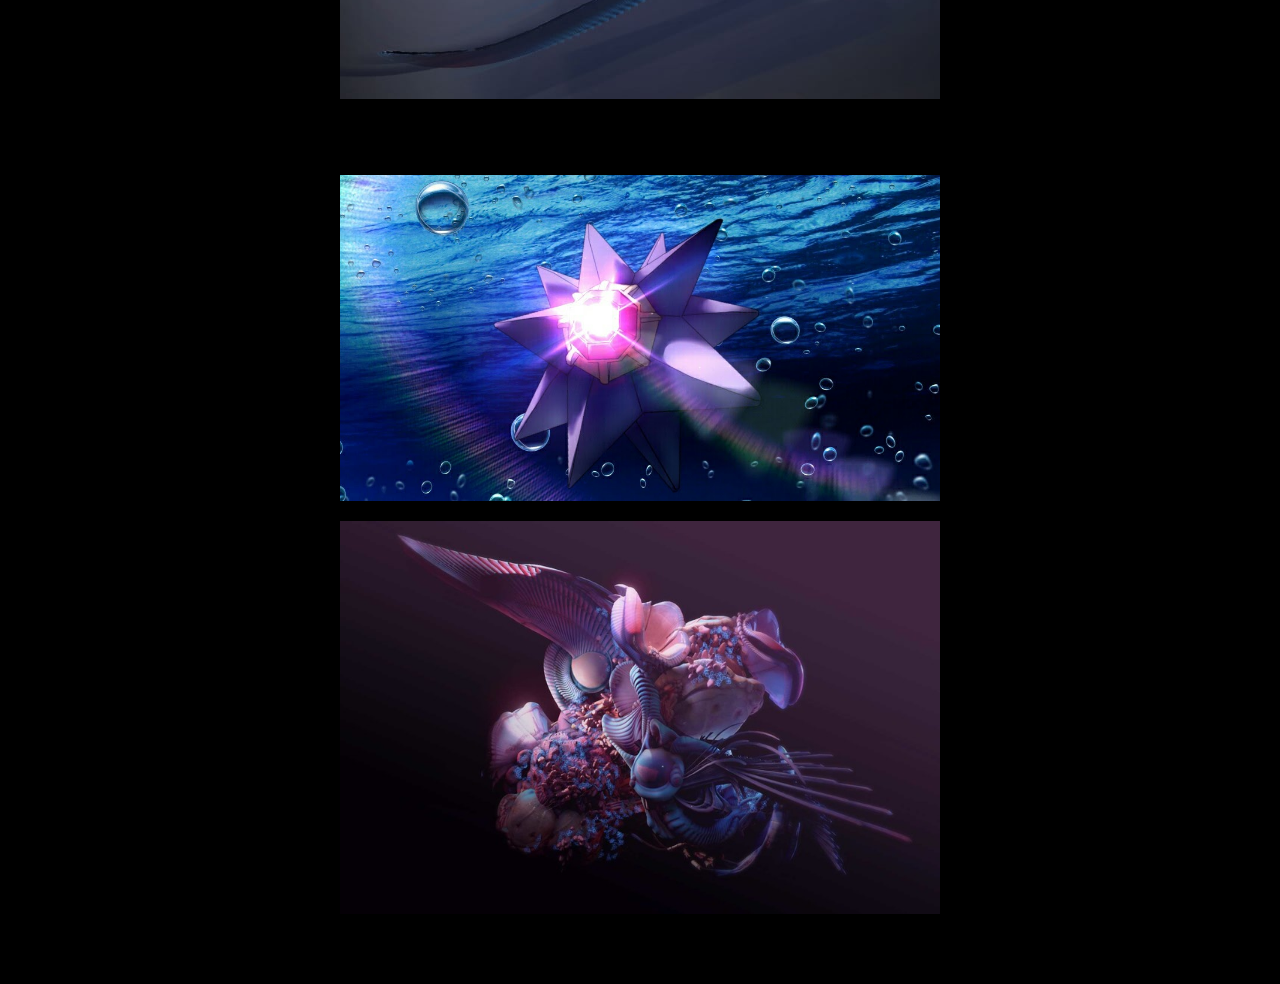
==== commit 29d0d93e: "new new" ====
--- a/index.html
+++ b/index.html
@@ -76,7 +76,21 @@
     <img src="scale1.jpeg" alt="Description of Image 1" width="600px">
     <img src="scale2.jpeg" alt="Description of Image 1" width="600px">
     
-
+    <br>
+    <br>  
+ 
+    <img src="hish.jpeg" alt="Description of Image 1" width="600px">
+    <img src="hish2.jpeg" alt="Description of Image 1" width="600px">
+    <img src="hish3.jpeg" alt="Description of Image 1" width="600px">
+    <img src="hish4.jpeg" alt="Description of Image 1" width="600px">    
+    
+    <br>
+    <br>  
+ 
+    <img src="mm.jpeg" alt="Description of Image 1" width="600px">
+    <img src="fetha.jpeg" alt="Description of Image 1" width="600px">
+    
+    
     <!-- End of content -->
 
 </body>
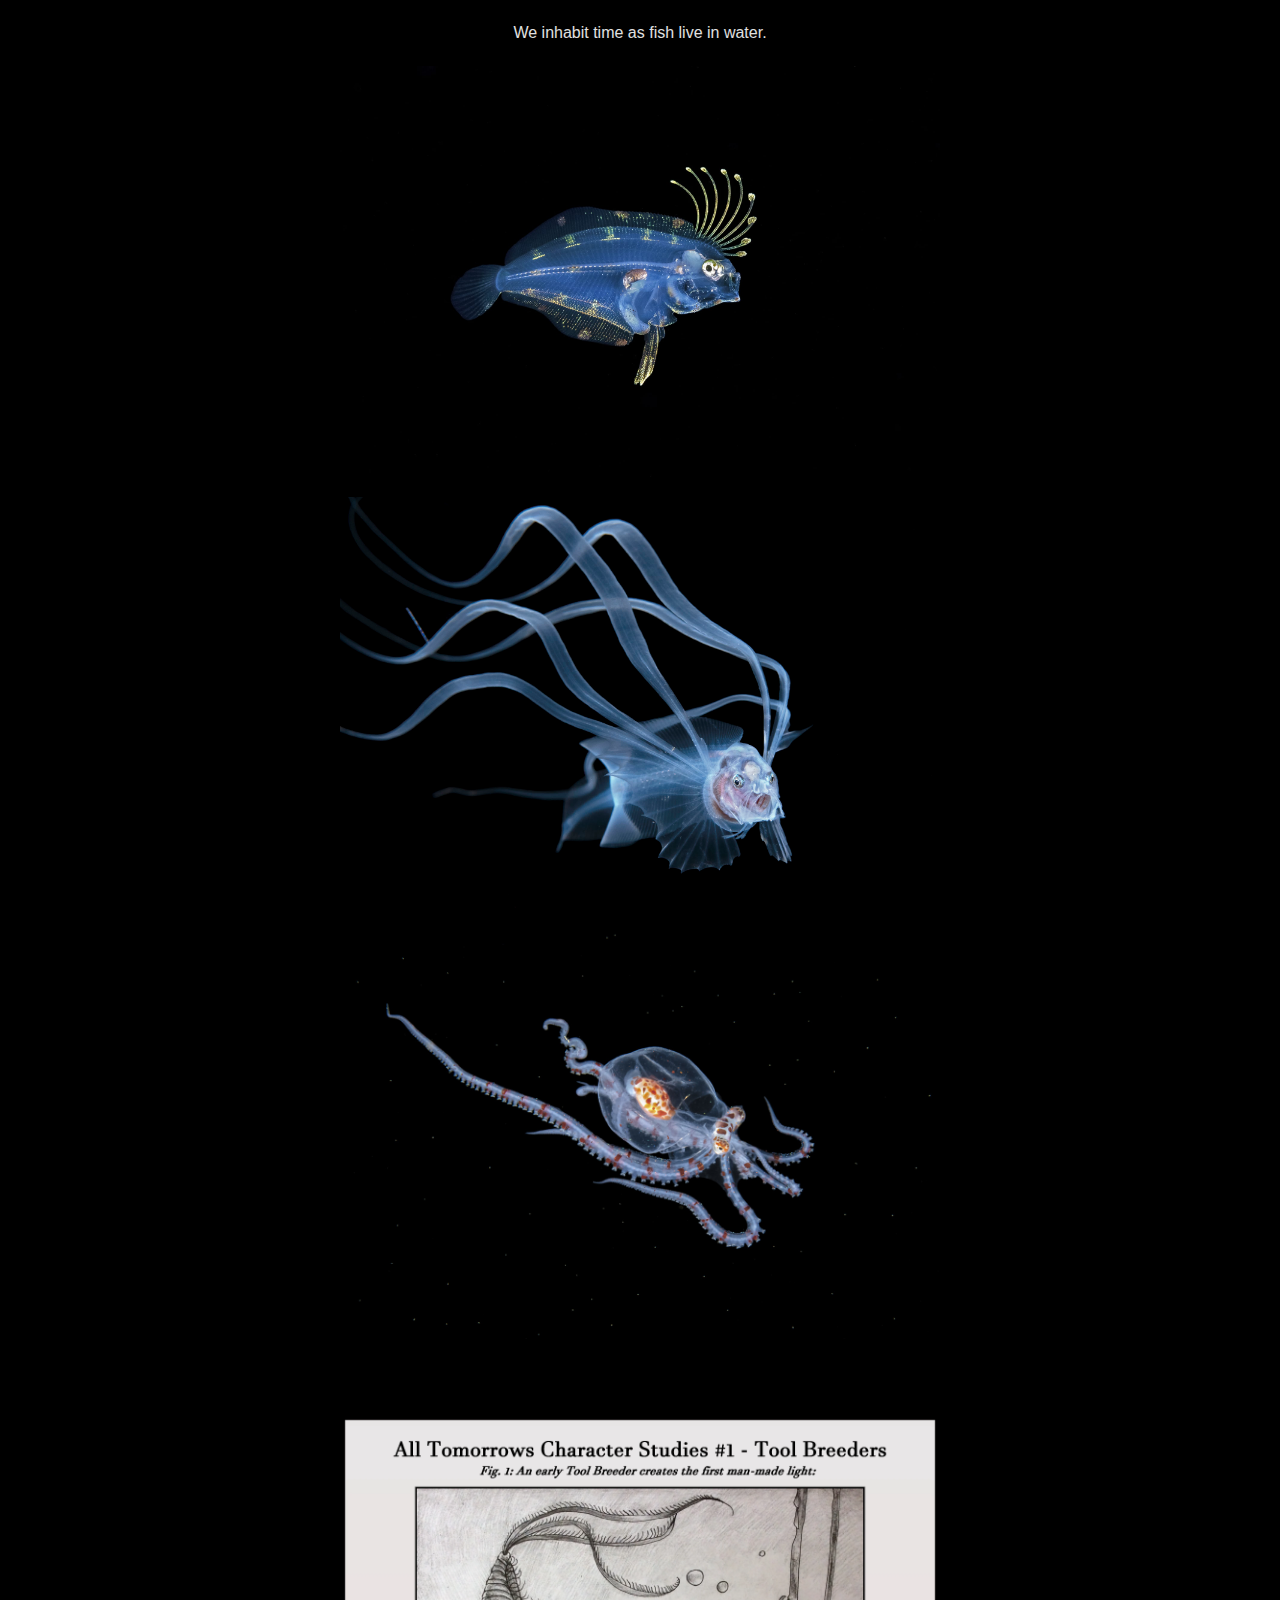
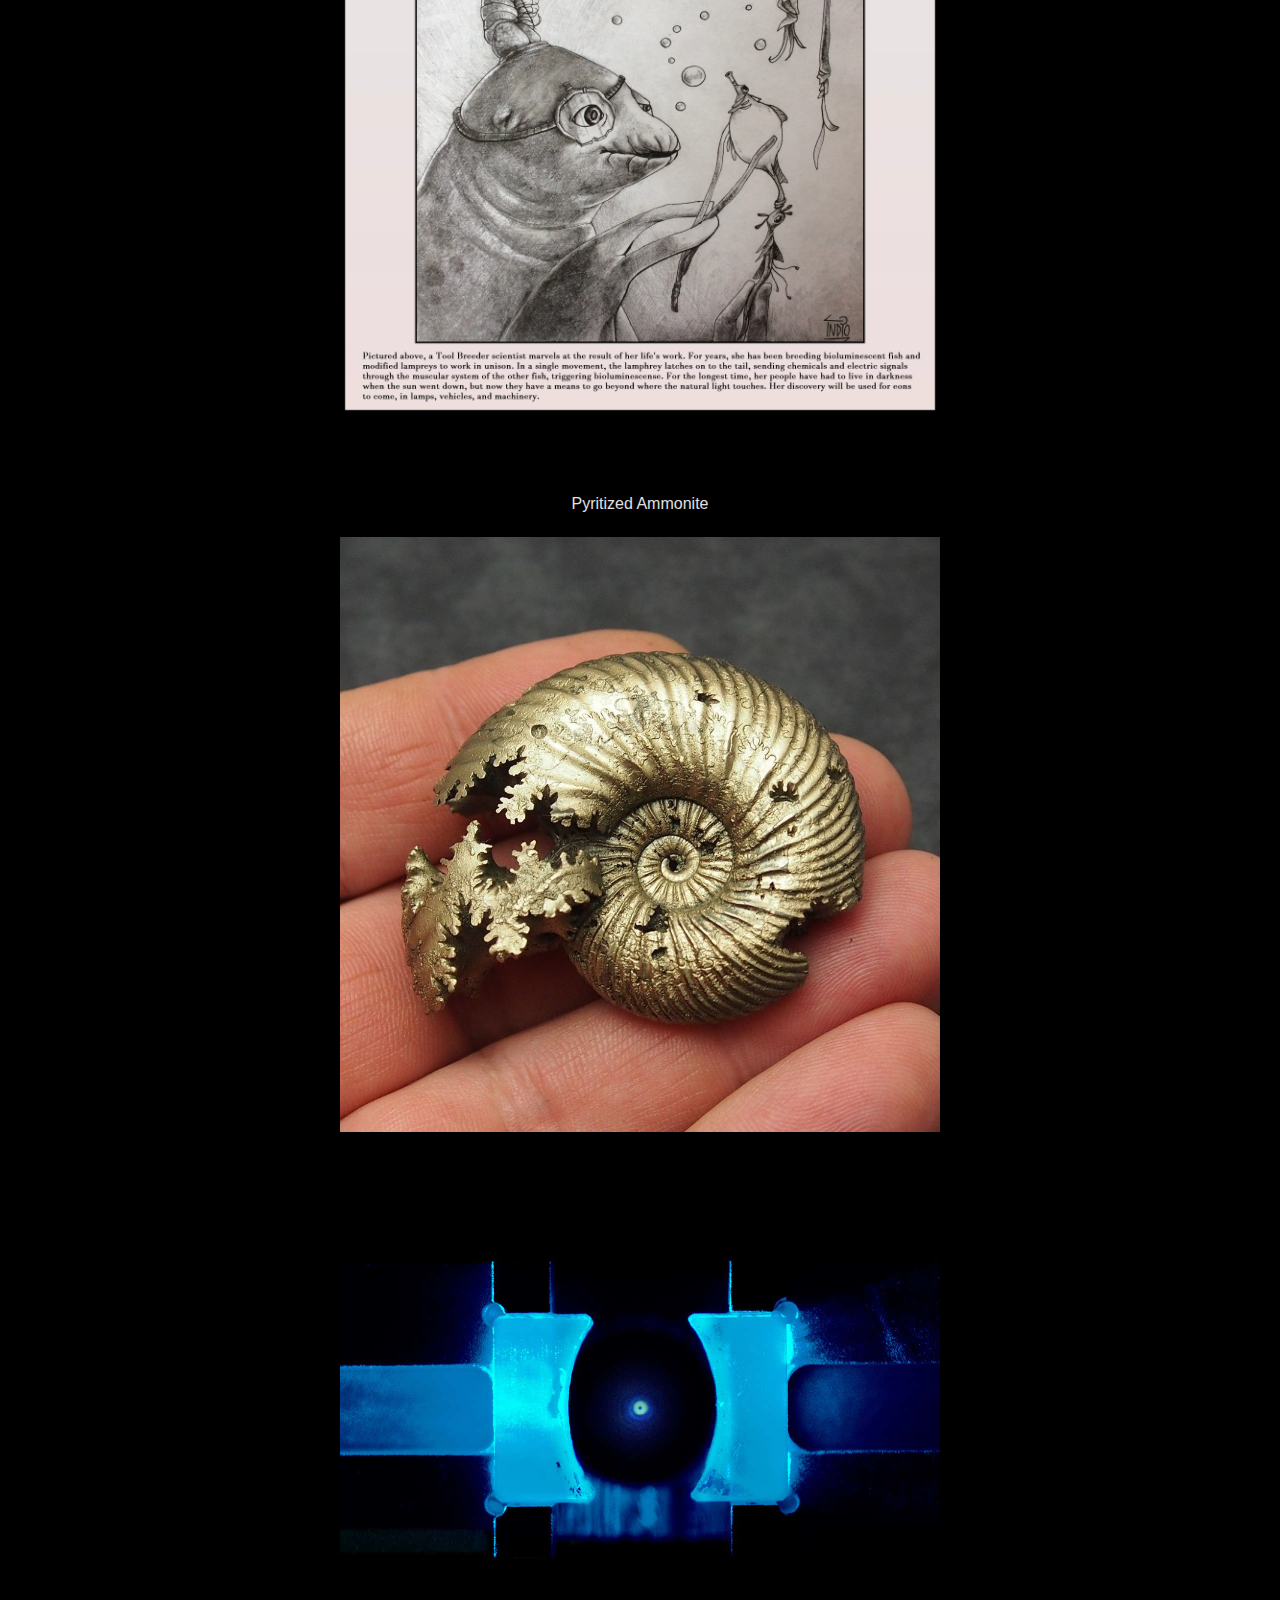
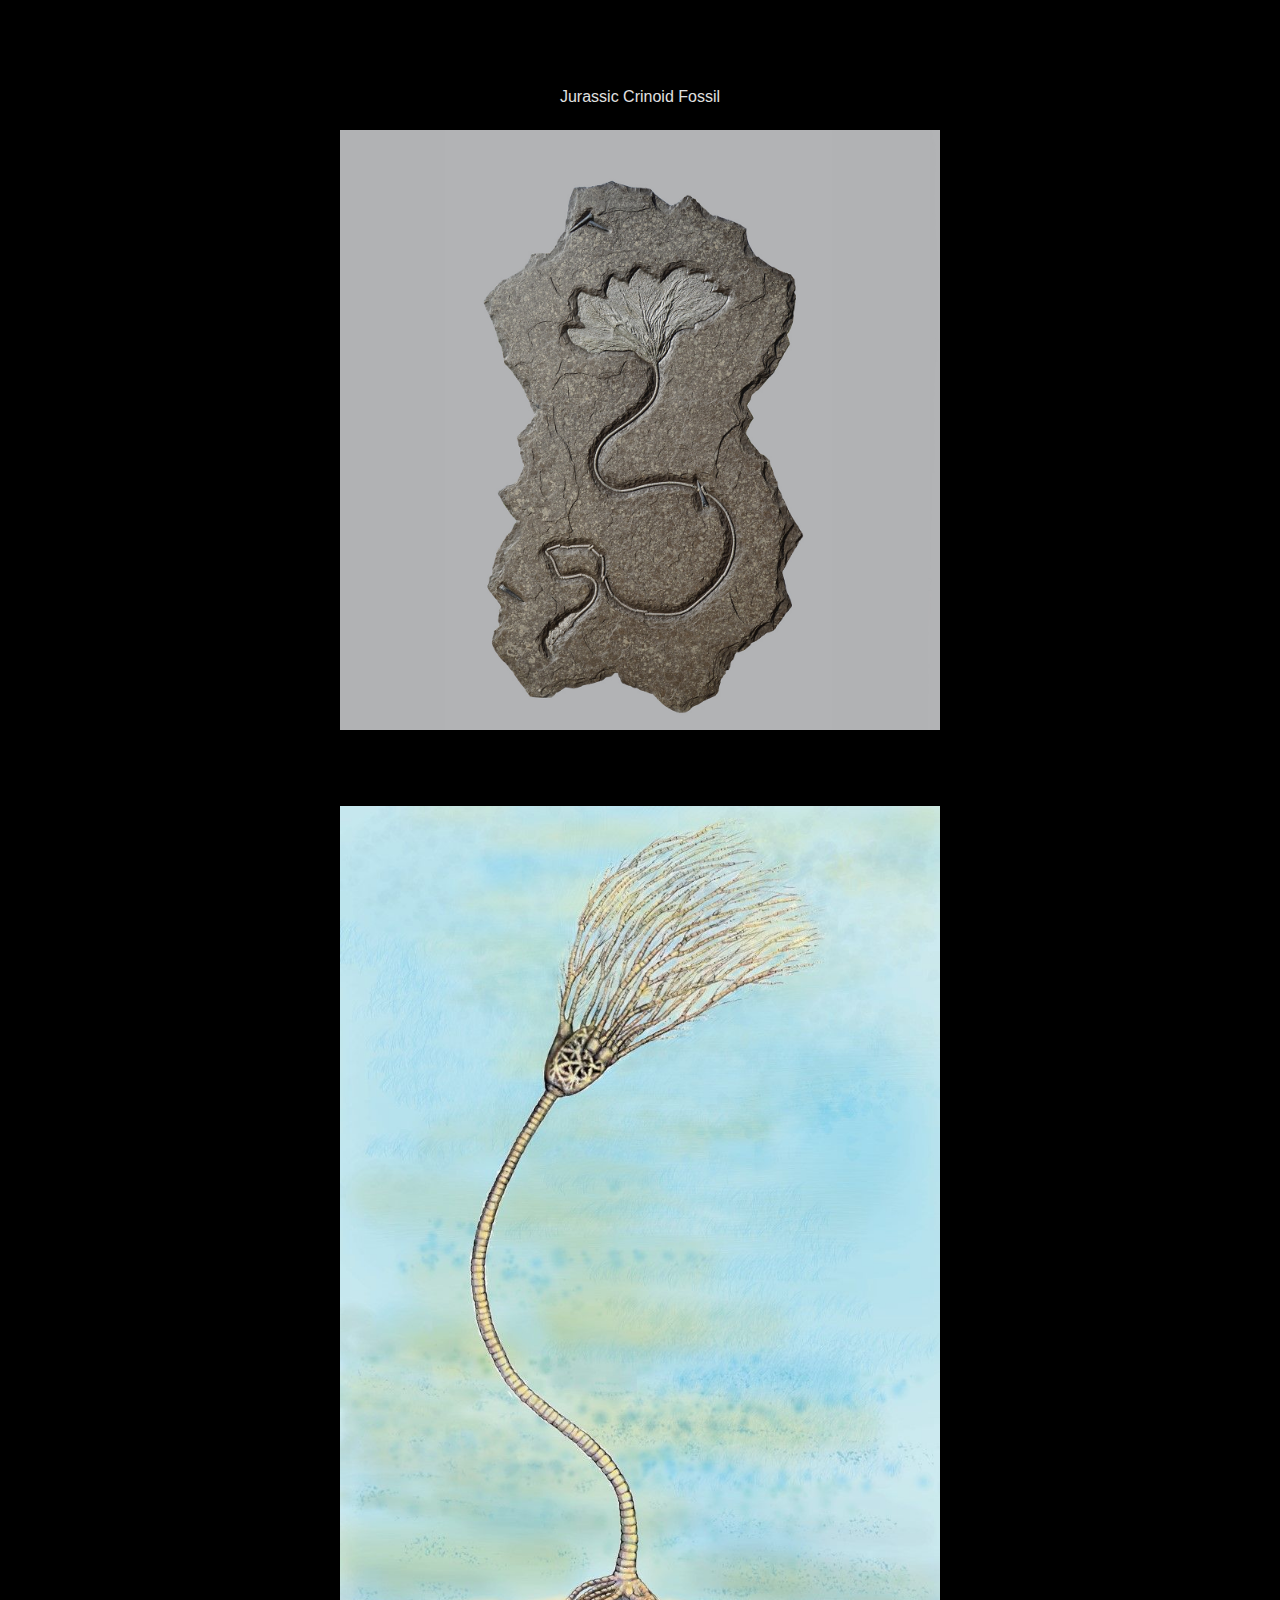
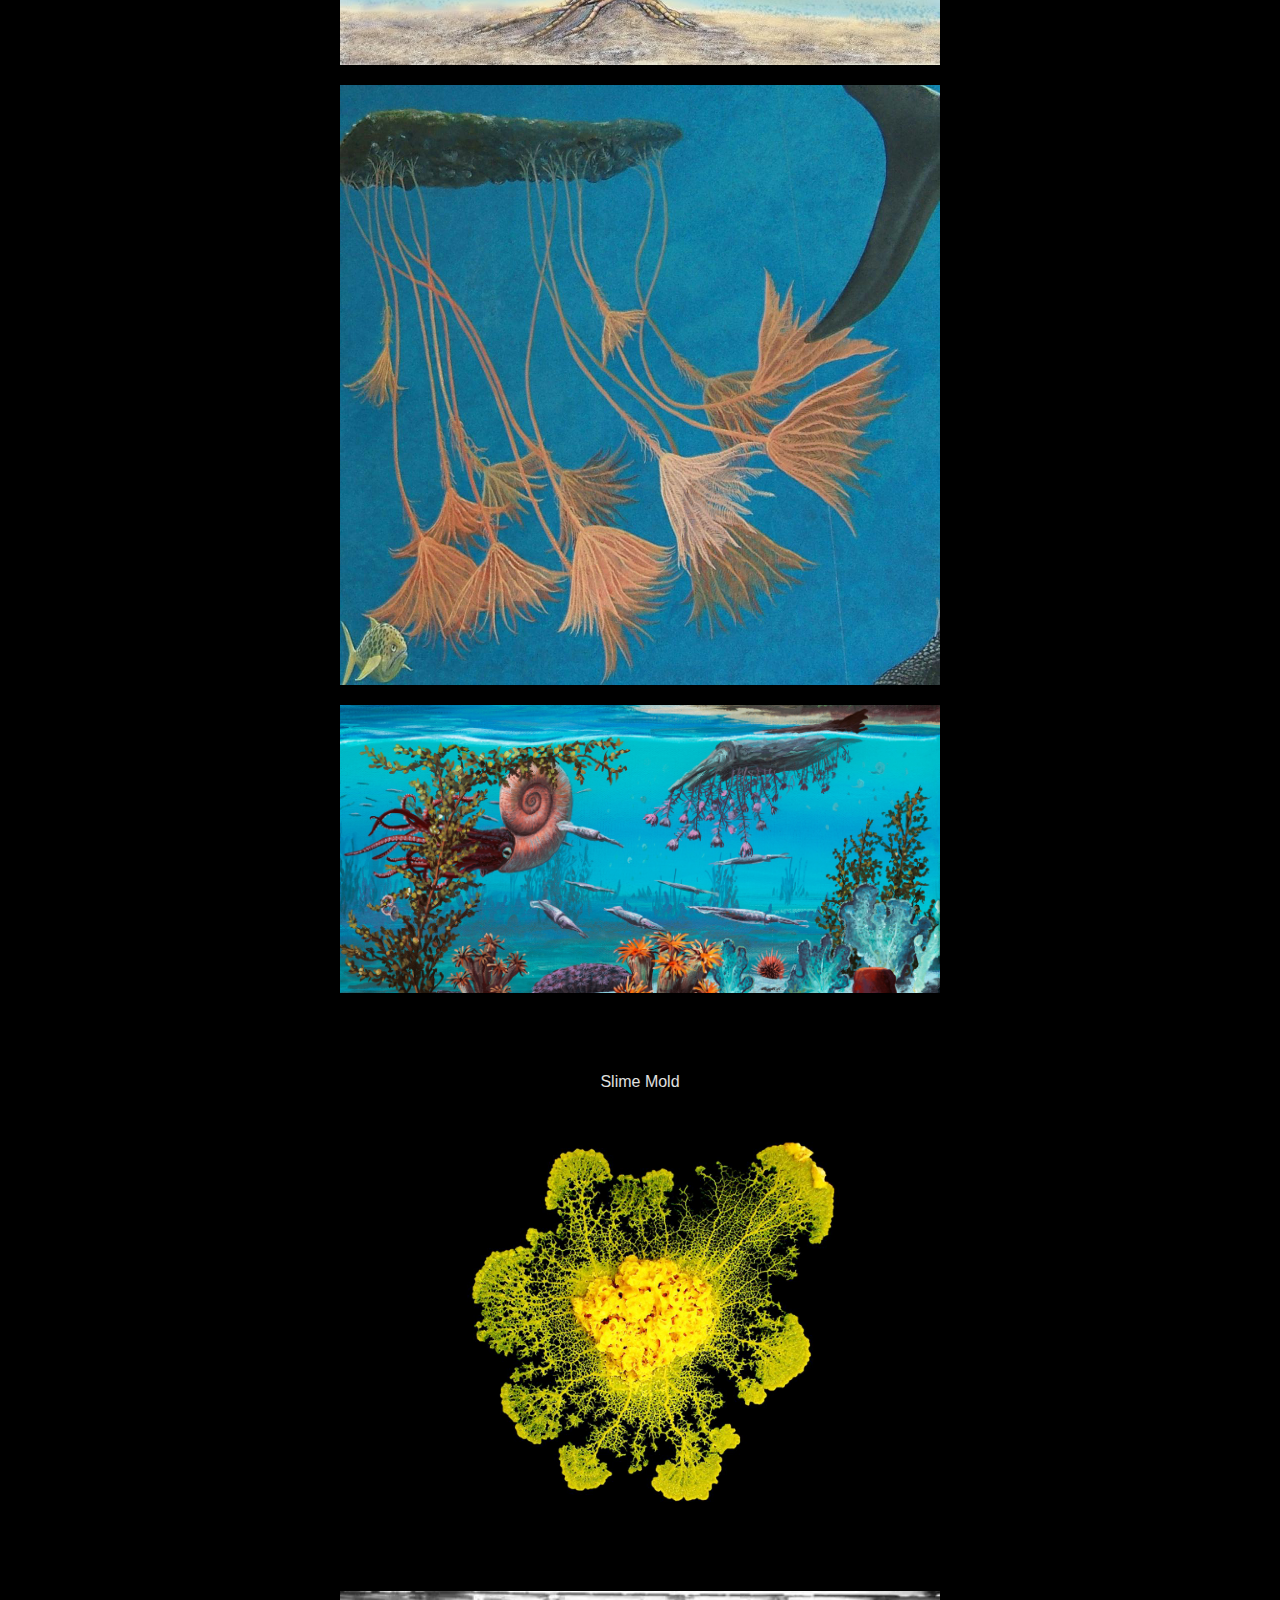
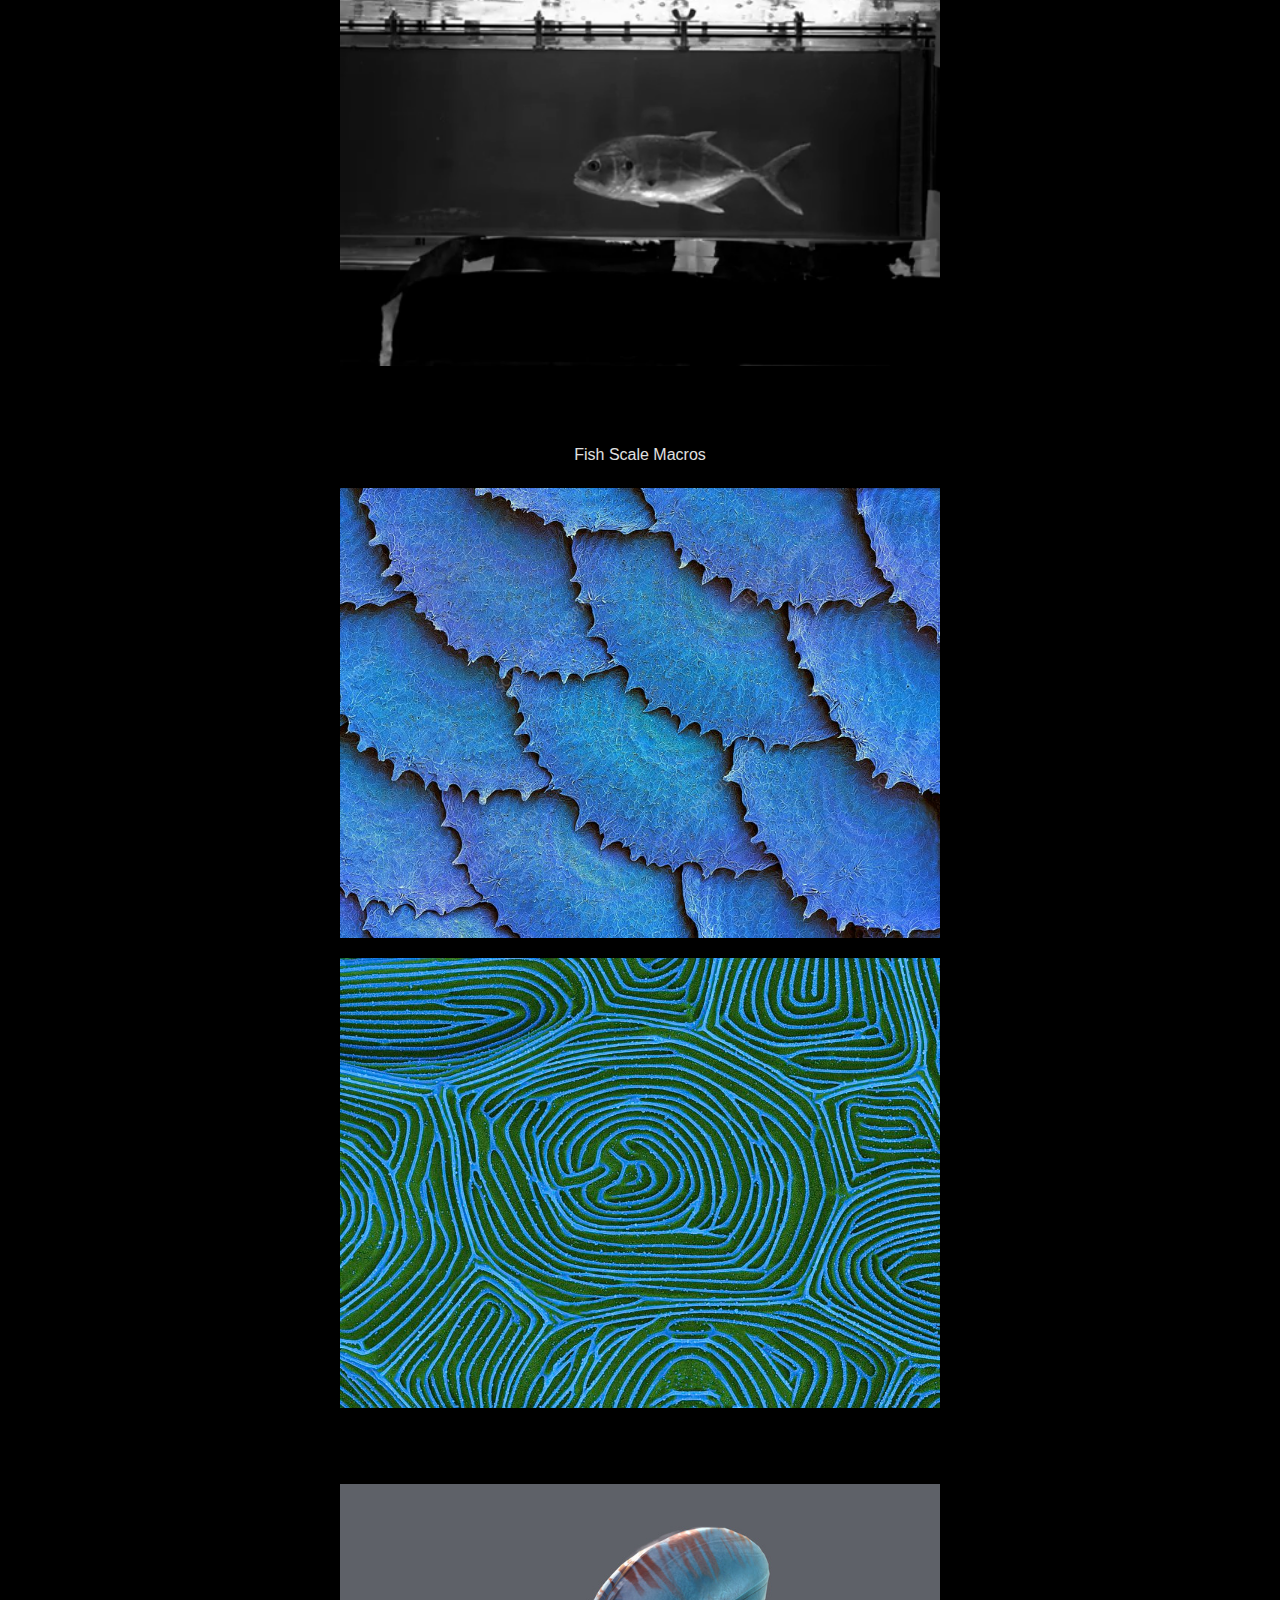
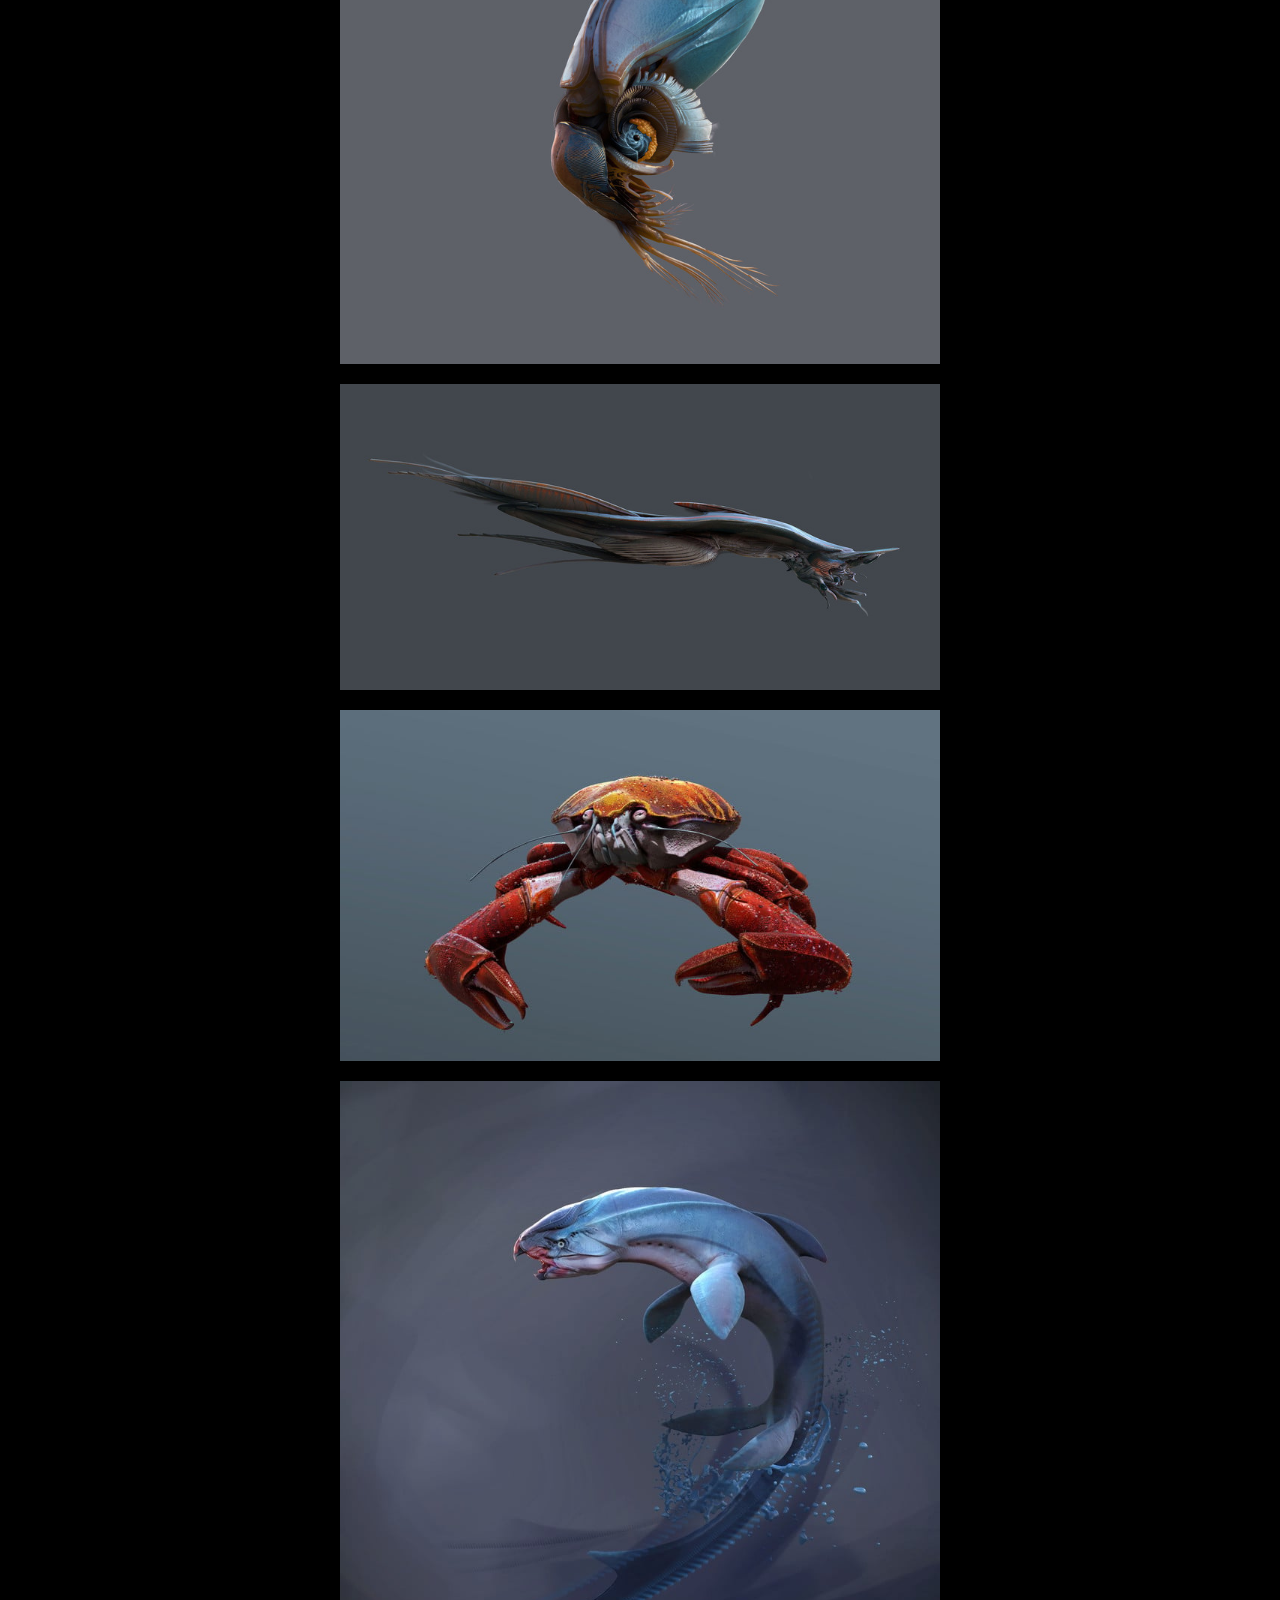
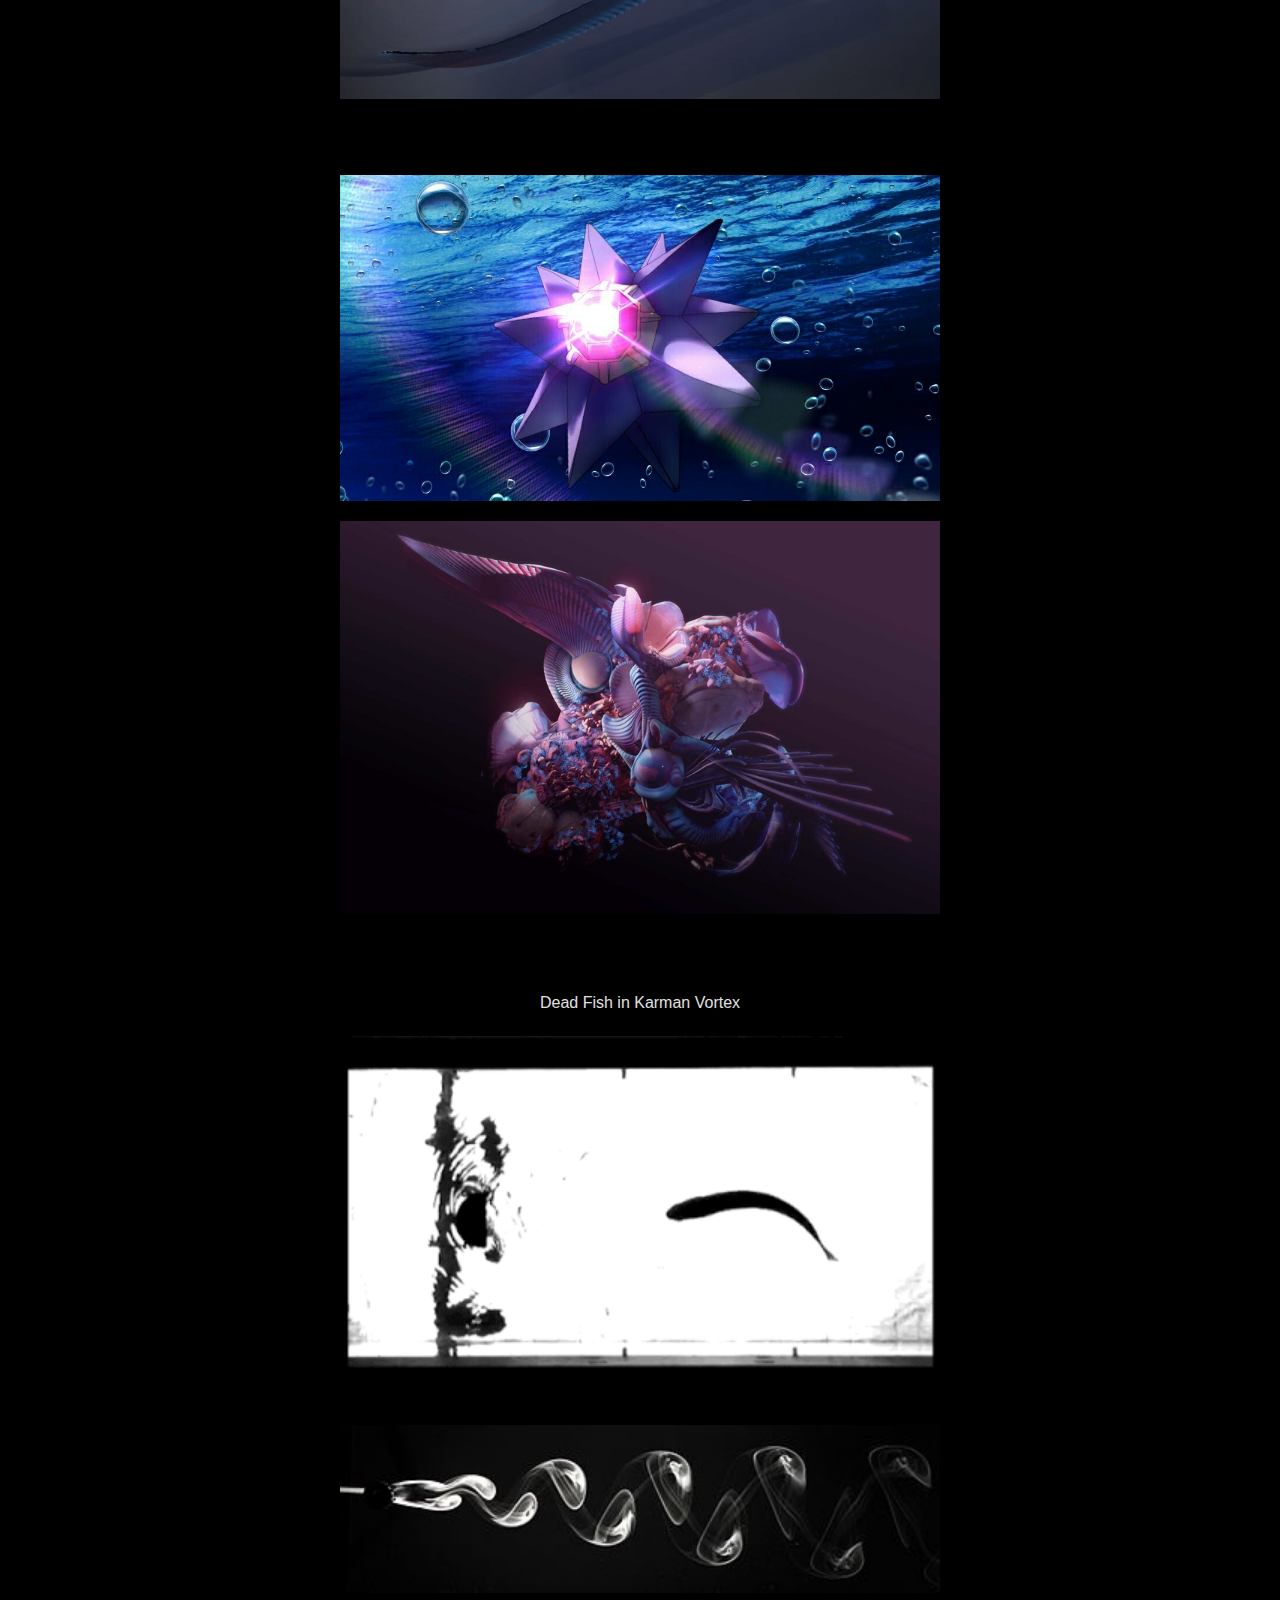
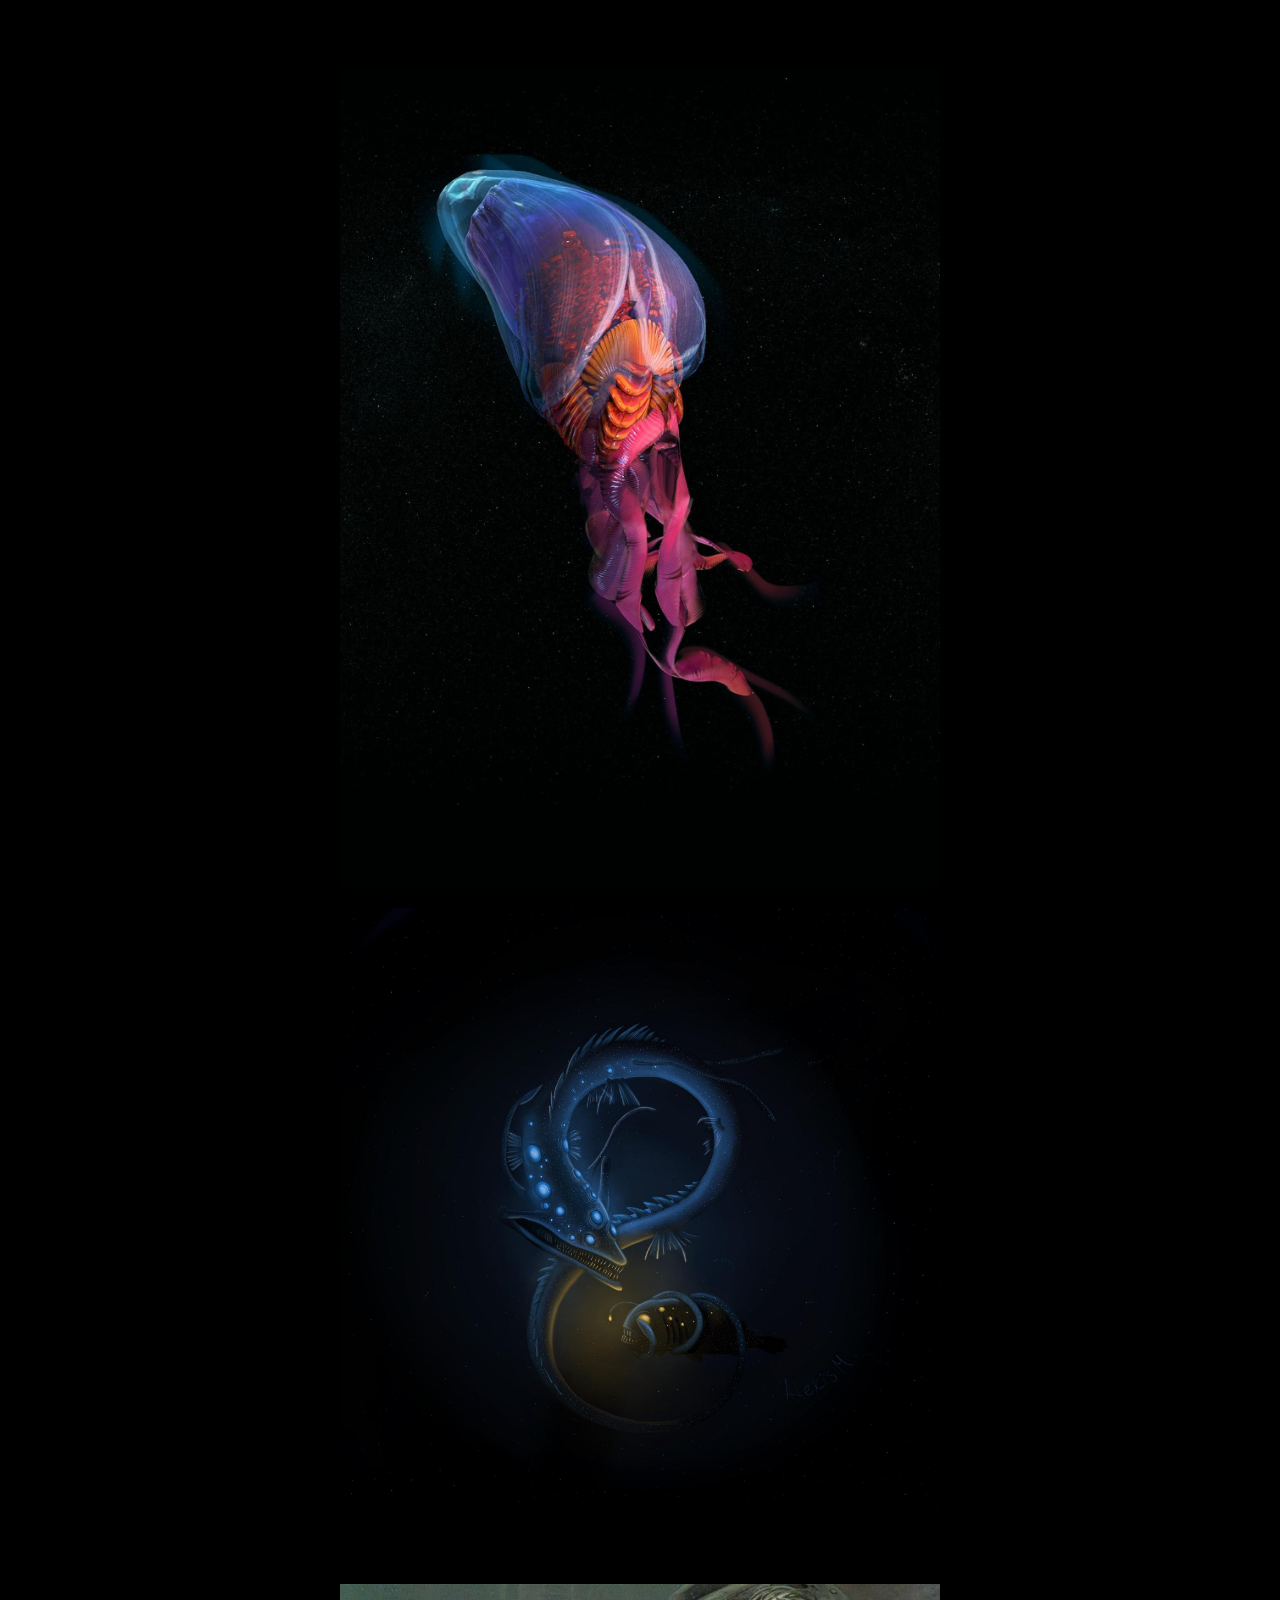
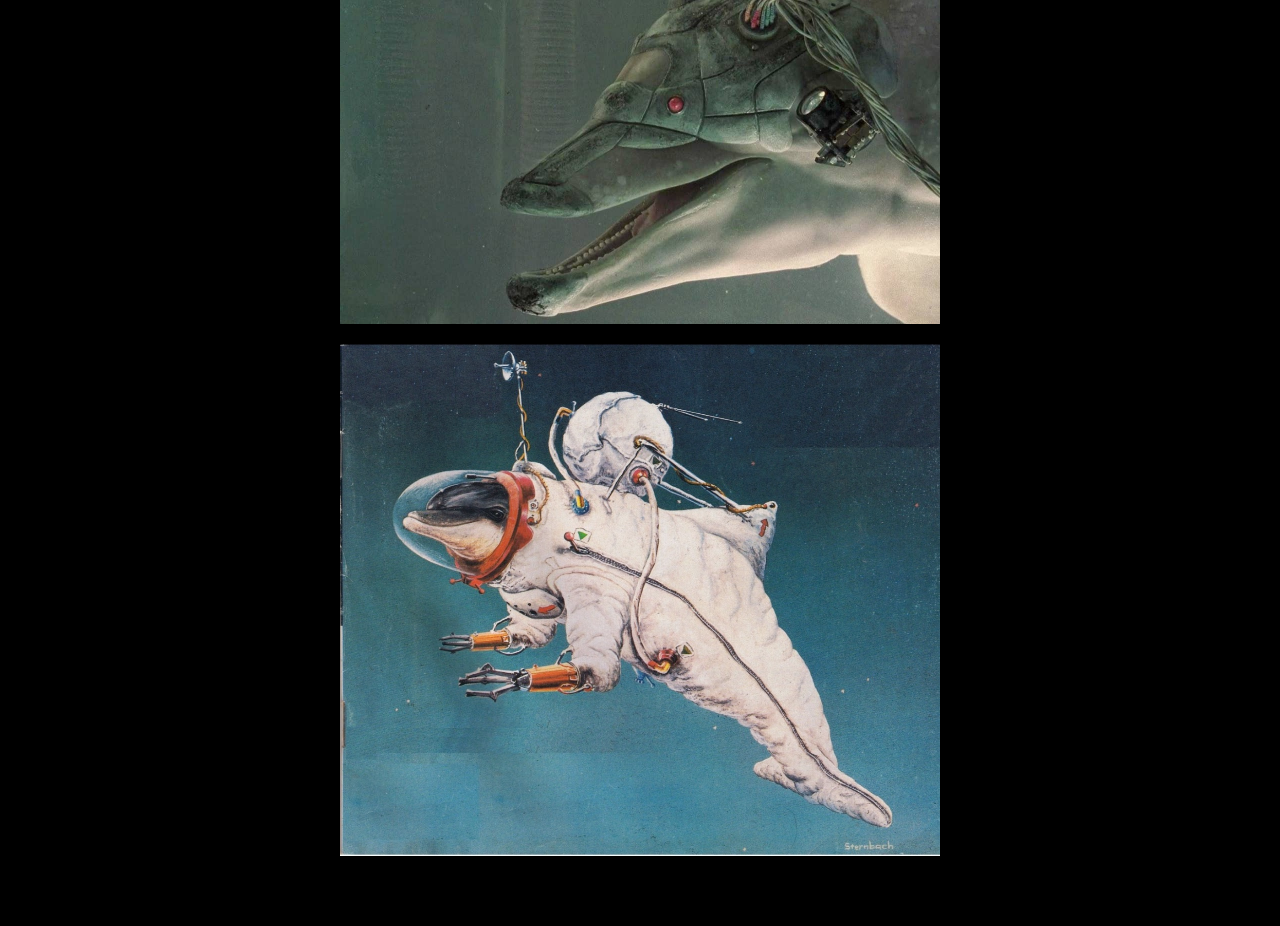
==== commit 8d2847b4: "new" ====
--- a/index.html
+++ b/index.html
@@ -89,6 +89,26 @@
  
     <img src="mm.jpeg" alt="Description of Image 1" width="600px">
     <img src="fetha.jpeg" alt="Description of Image 1" width="600px">
+
+    <br>
+    <br>  
+
+    <p>
+        Dead Fish in Karman Vortex
+    </p>    
+    <img src="swimmy.gif" alt="Description of Image 1" width="600px">
+    <img src="vortex.jpeg" alt="Description of Image 1" width="600px">
+    
+    <br>
+    <br>
+    <img src="squid_thing.jpeg" alt="Description of Image 1" width="600px">
+    <img src="eel.jpeg" alt="Description of Image 1" width="600px">
+    
+    <br>
+    <br>
+    
+    <img src="dolph.jpeg" alt="Description of Image 1" width="600px">
+    <img src="dolph2.jpg" alt="Description of Image 1" width="600px">    
     
     
     <!-- End of content -->
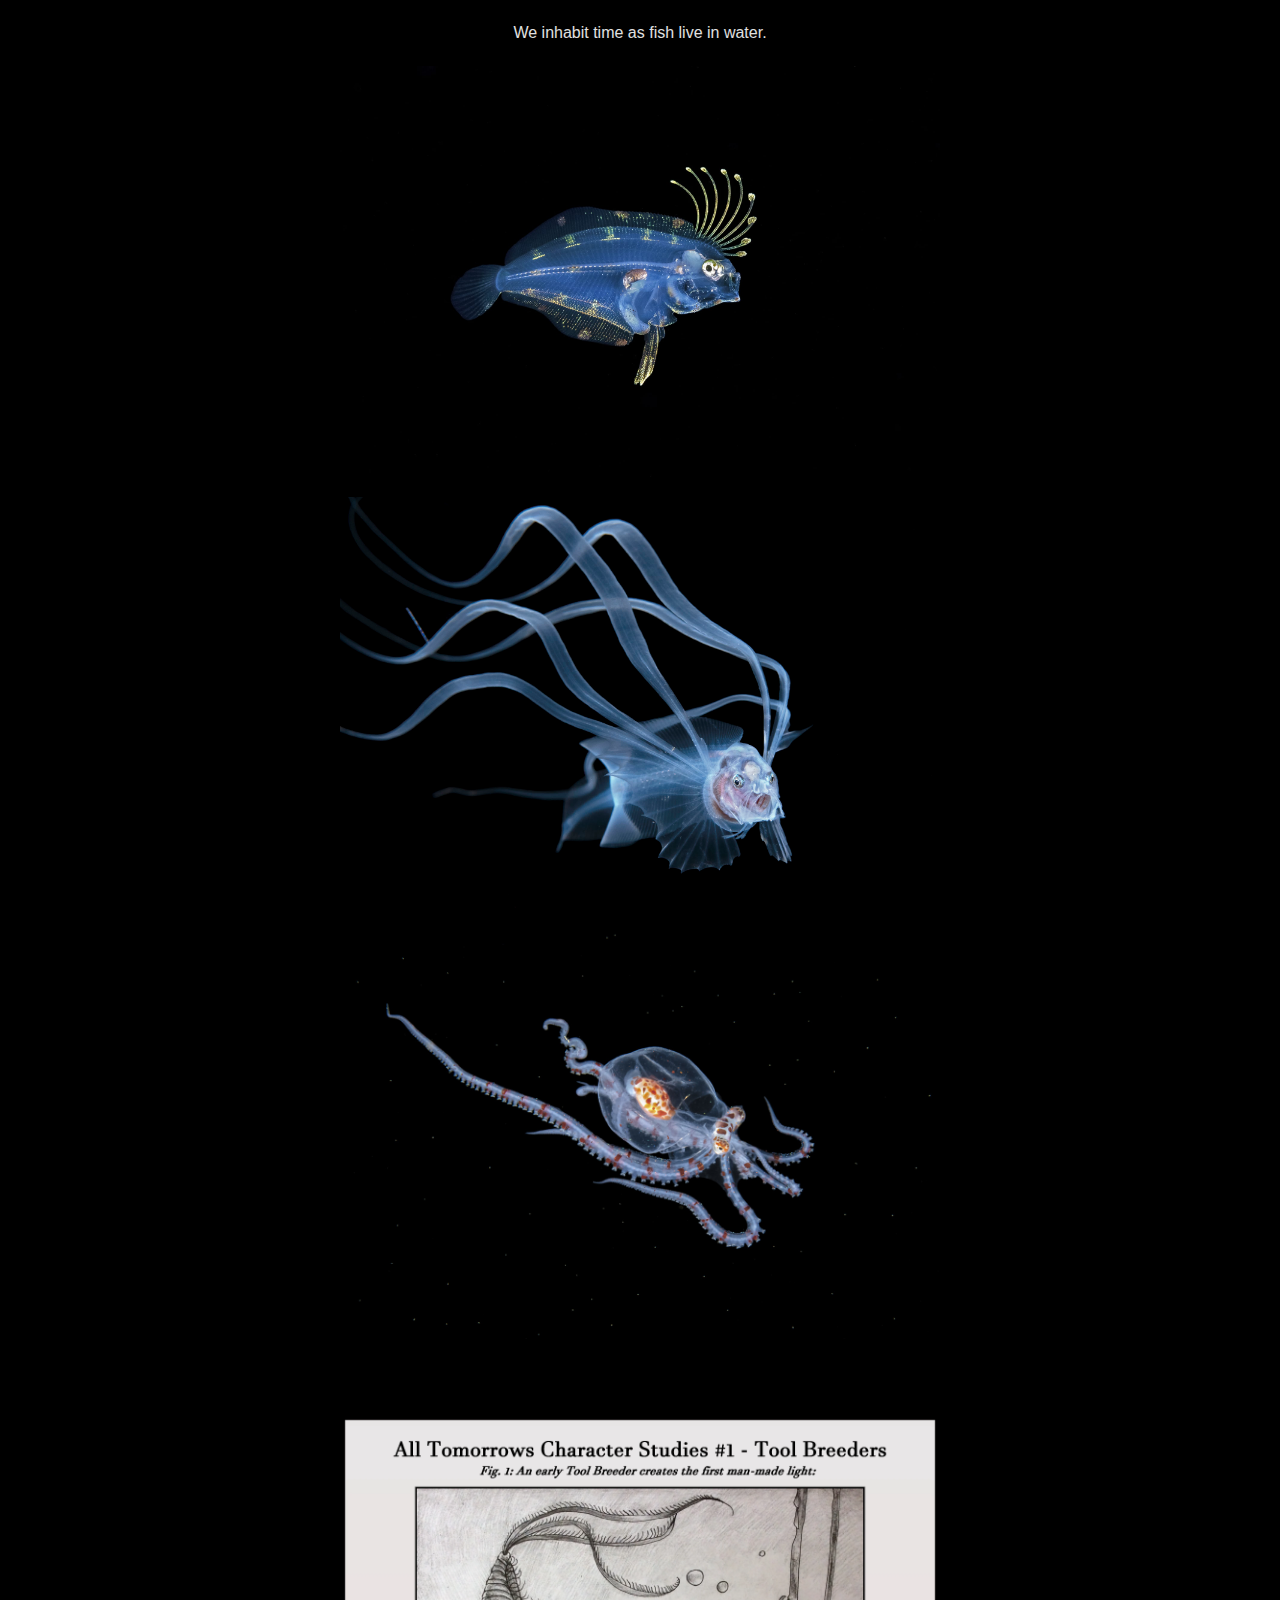
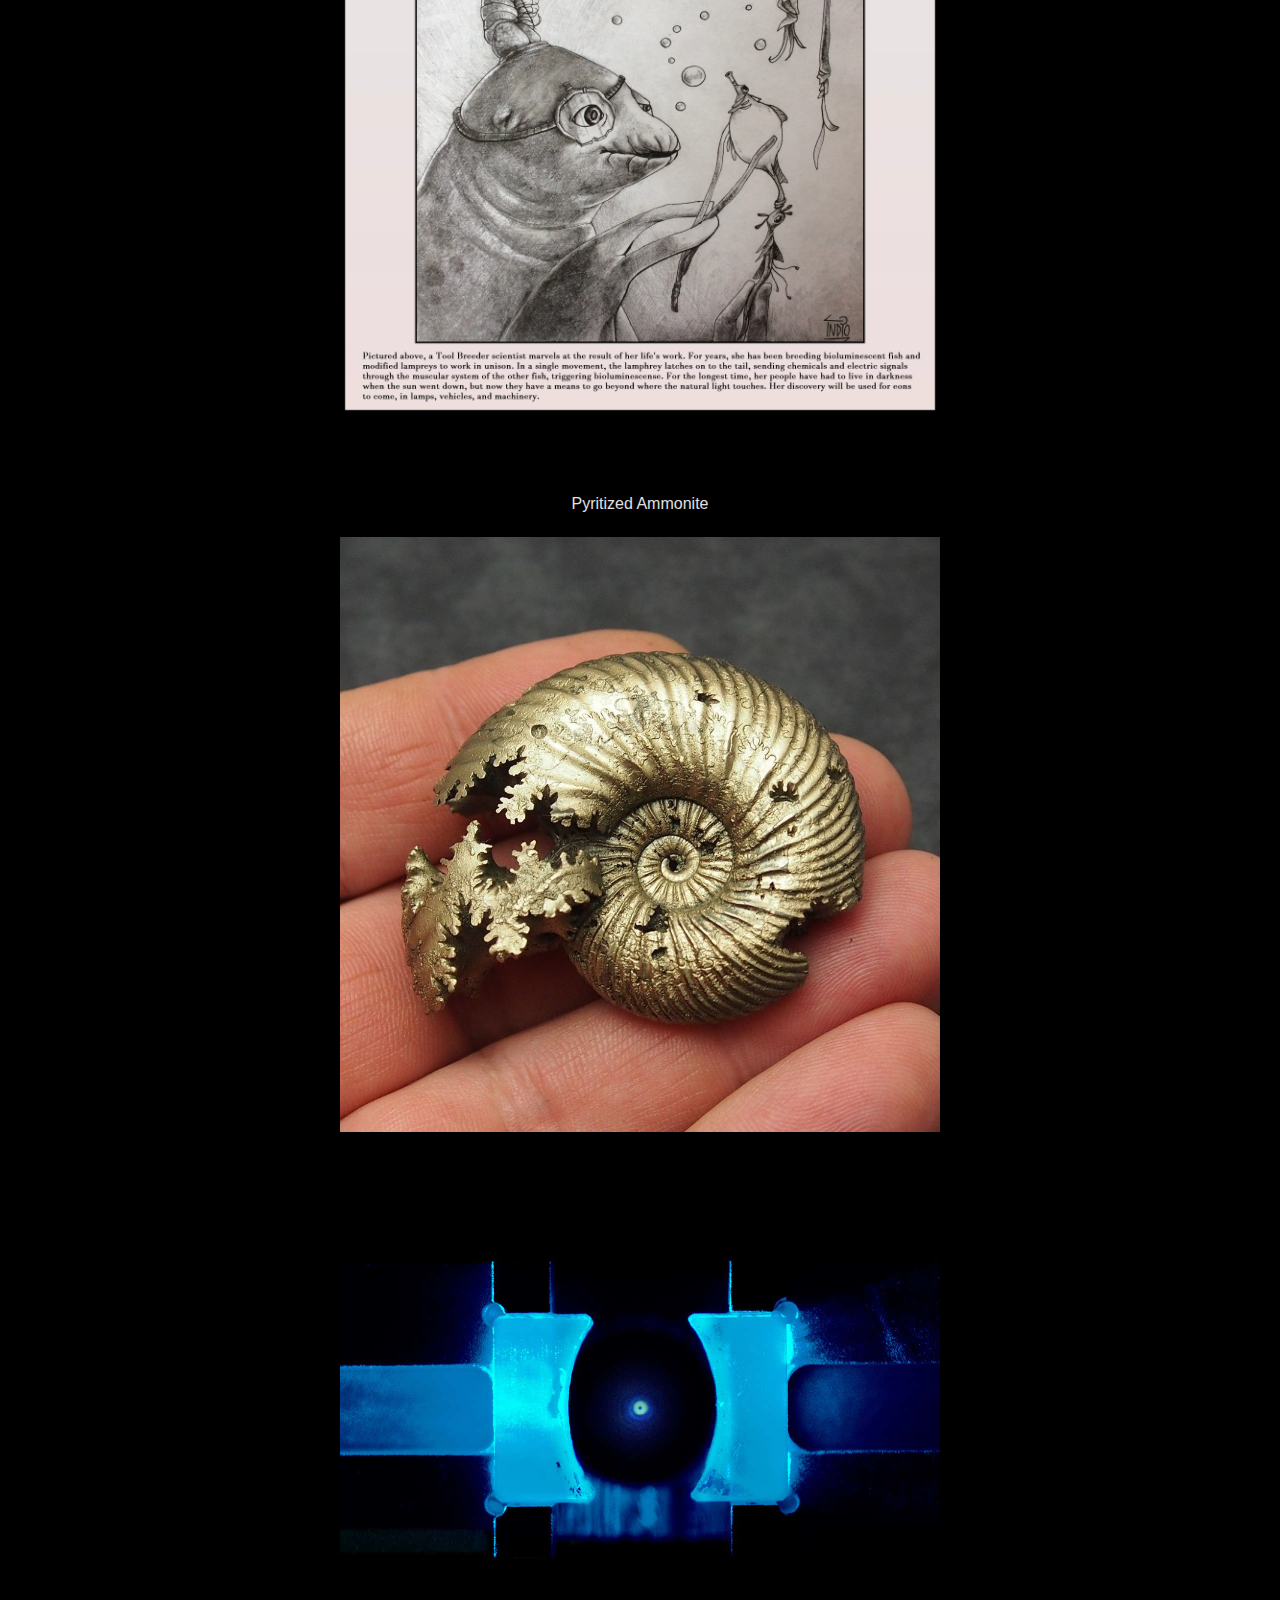
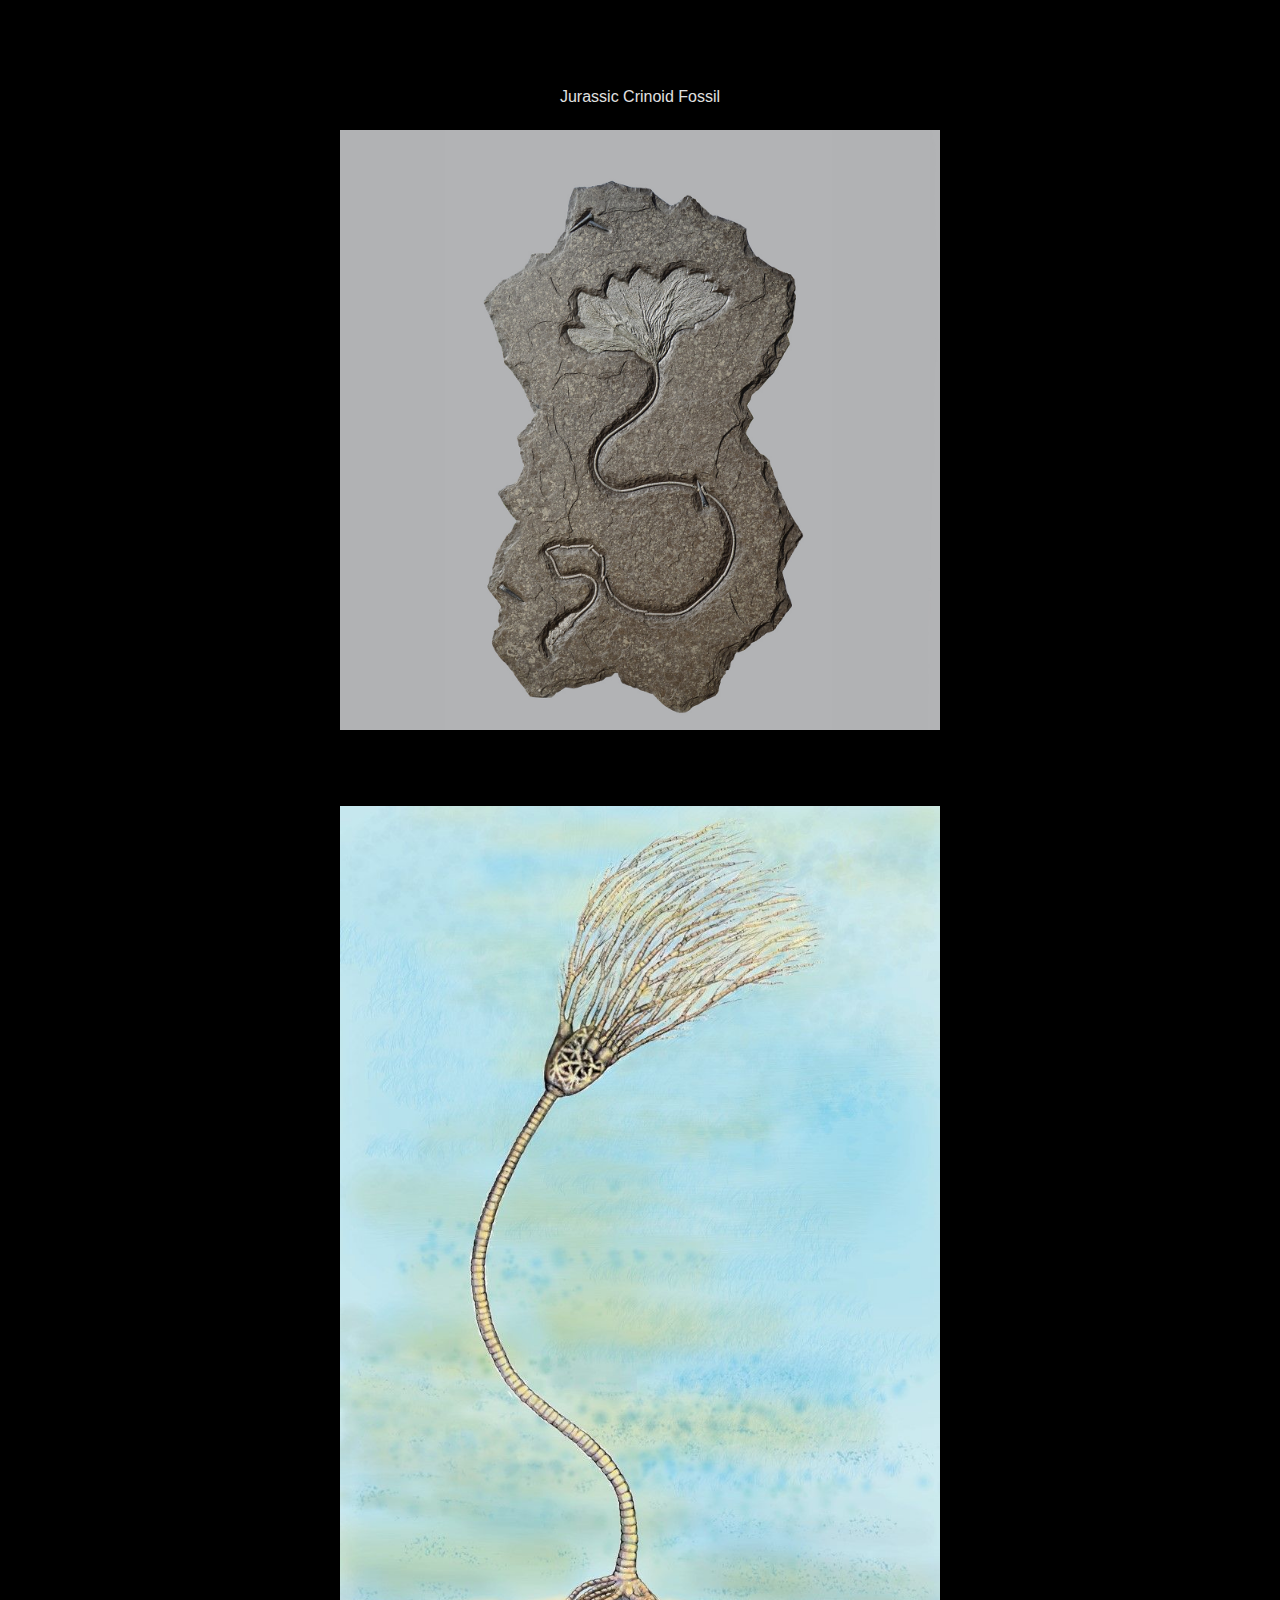
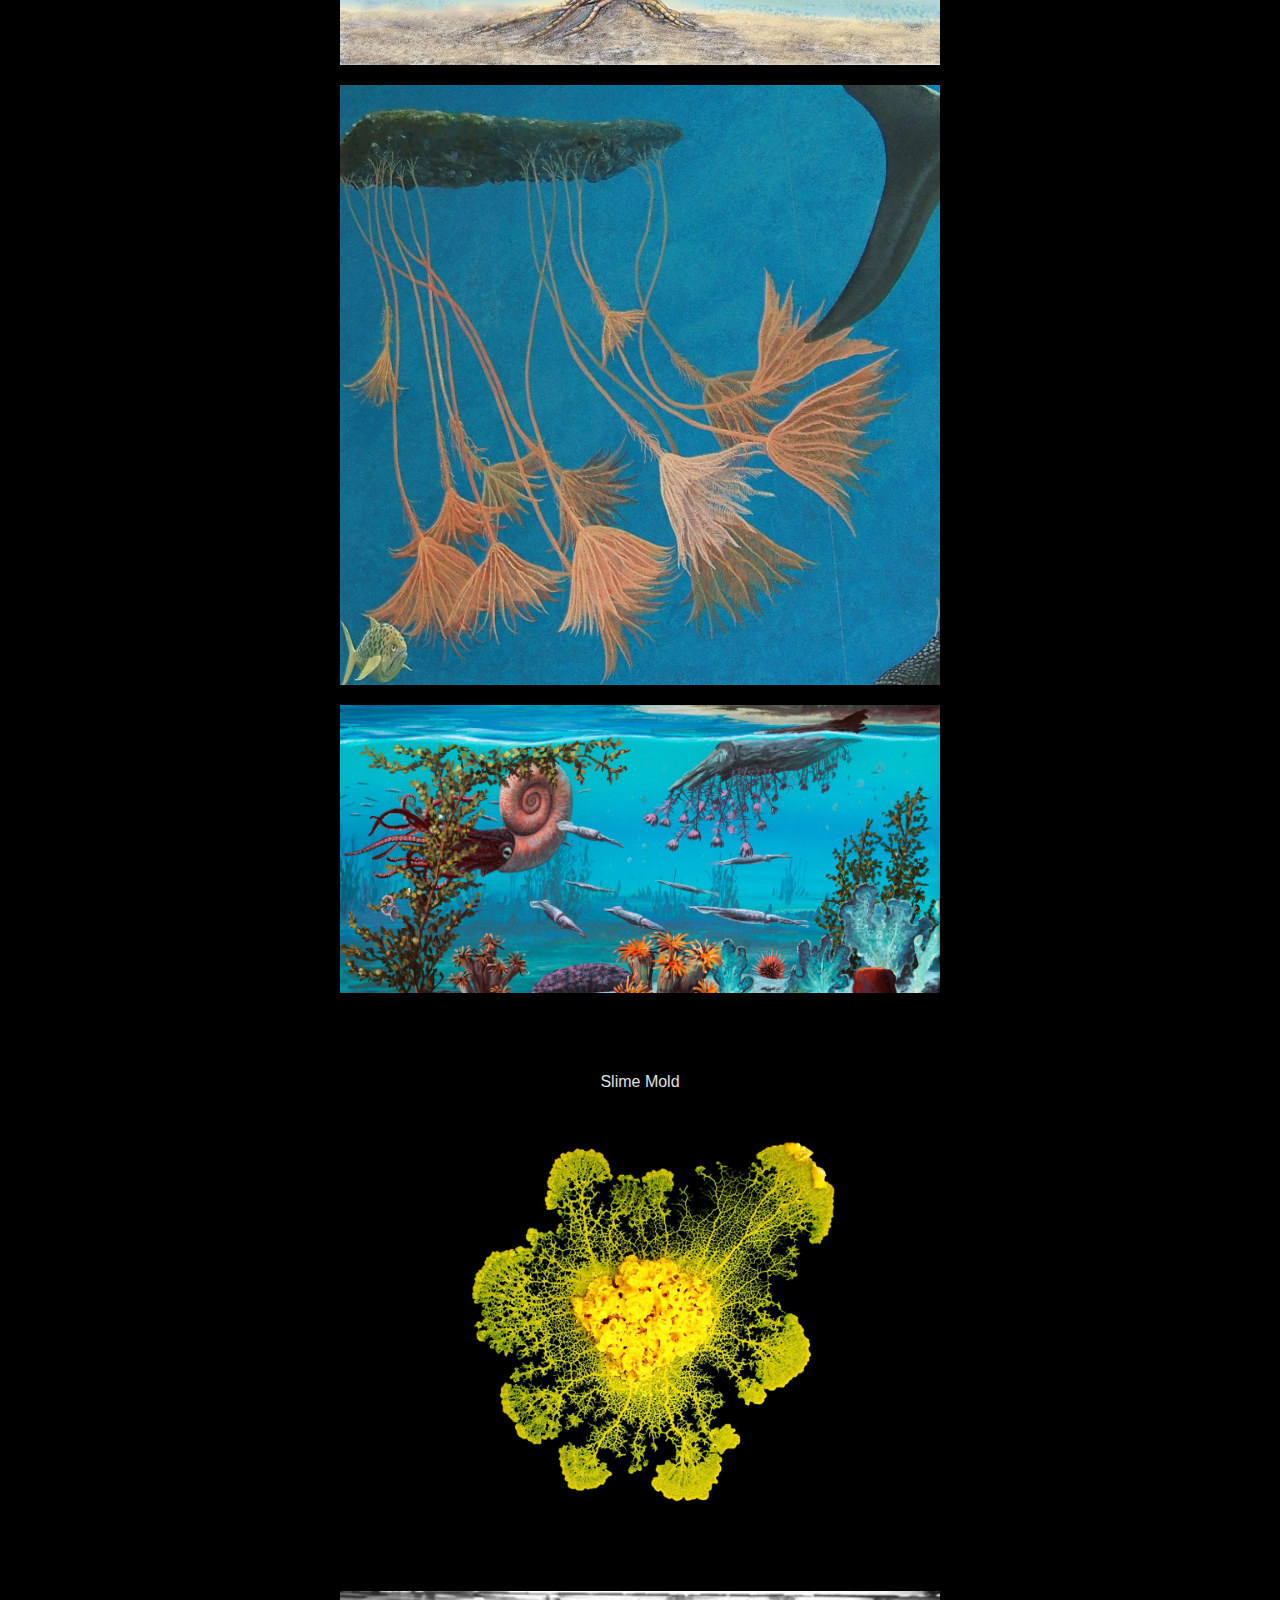
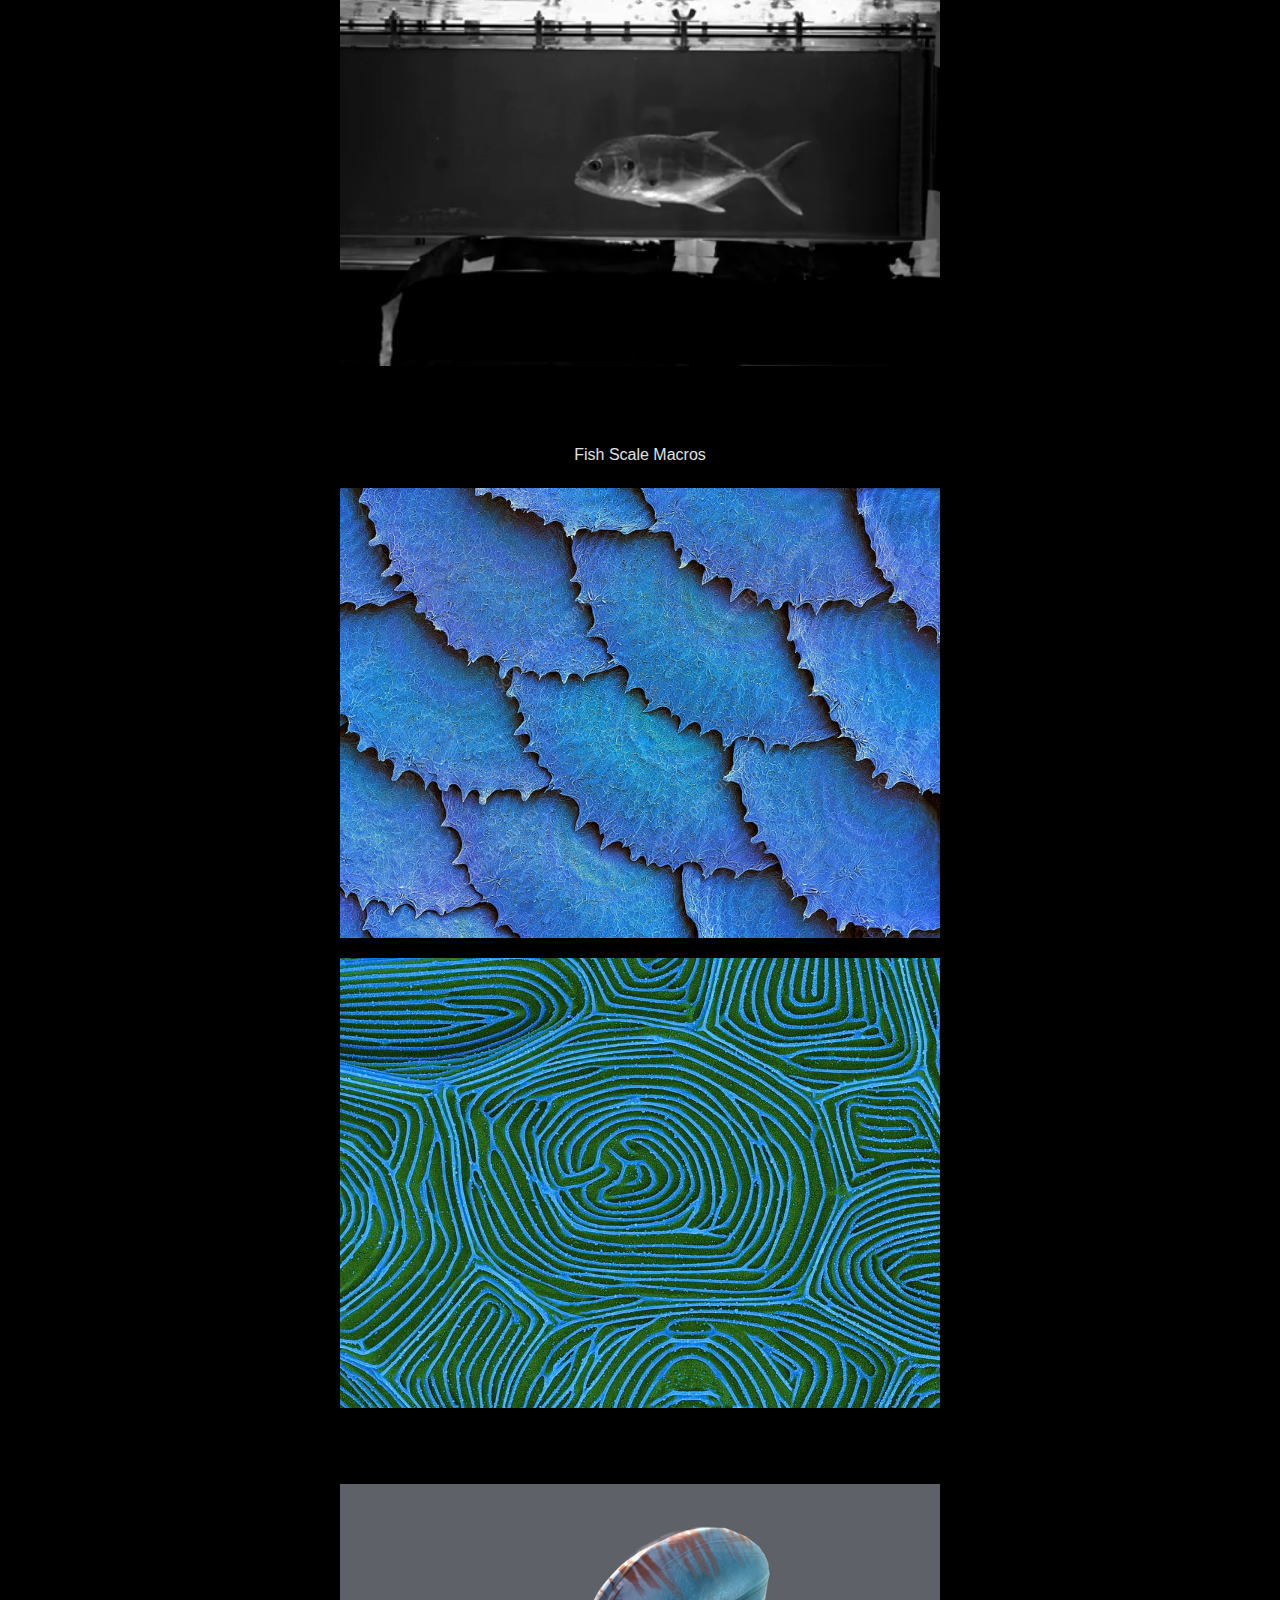
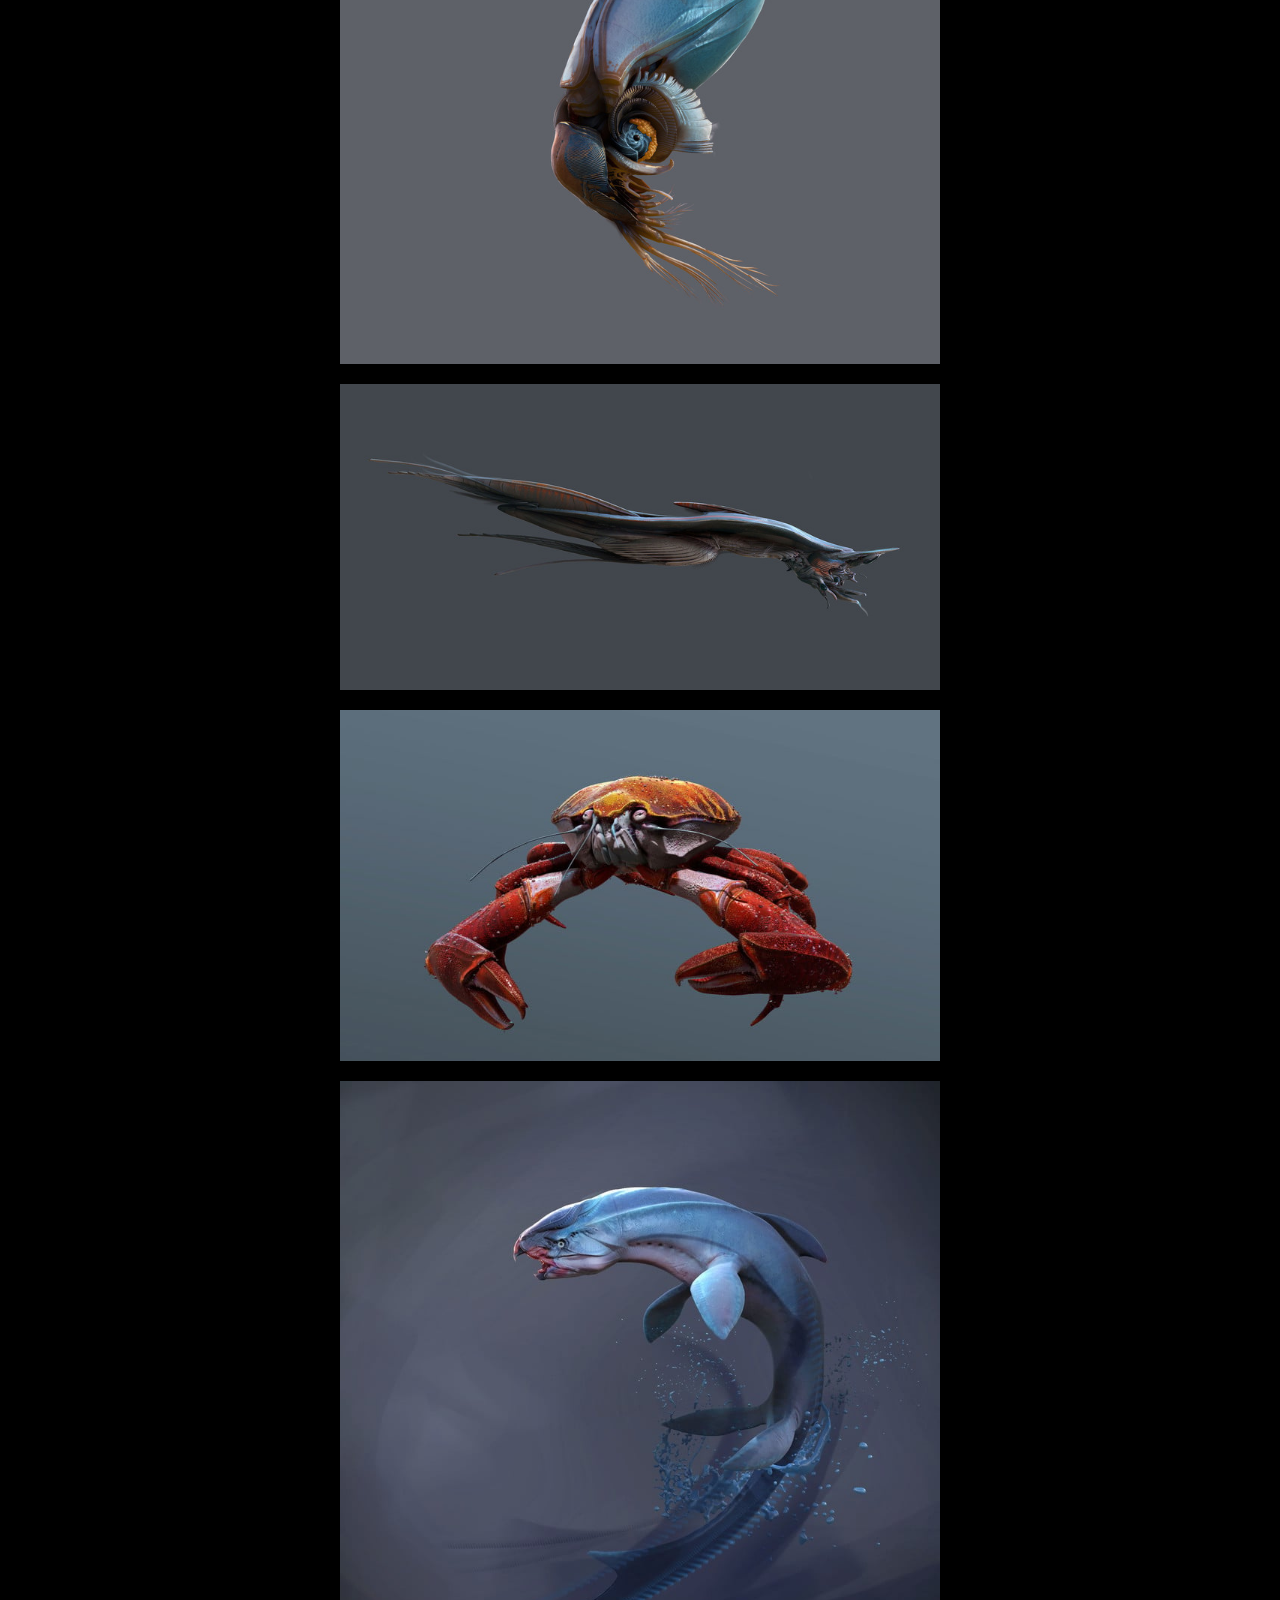
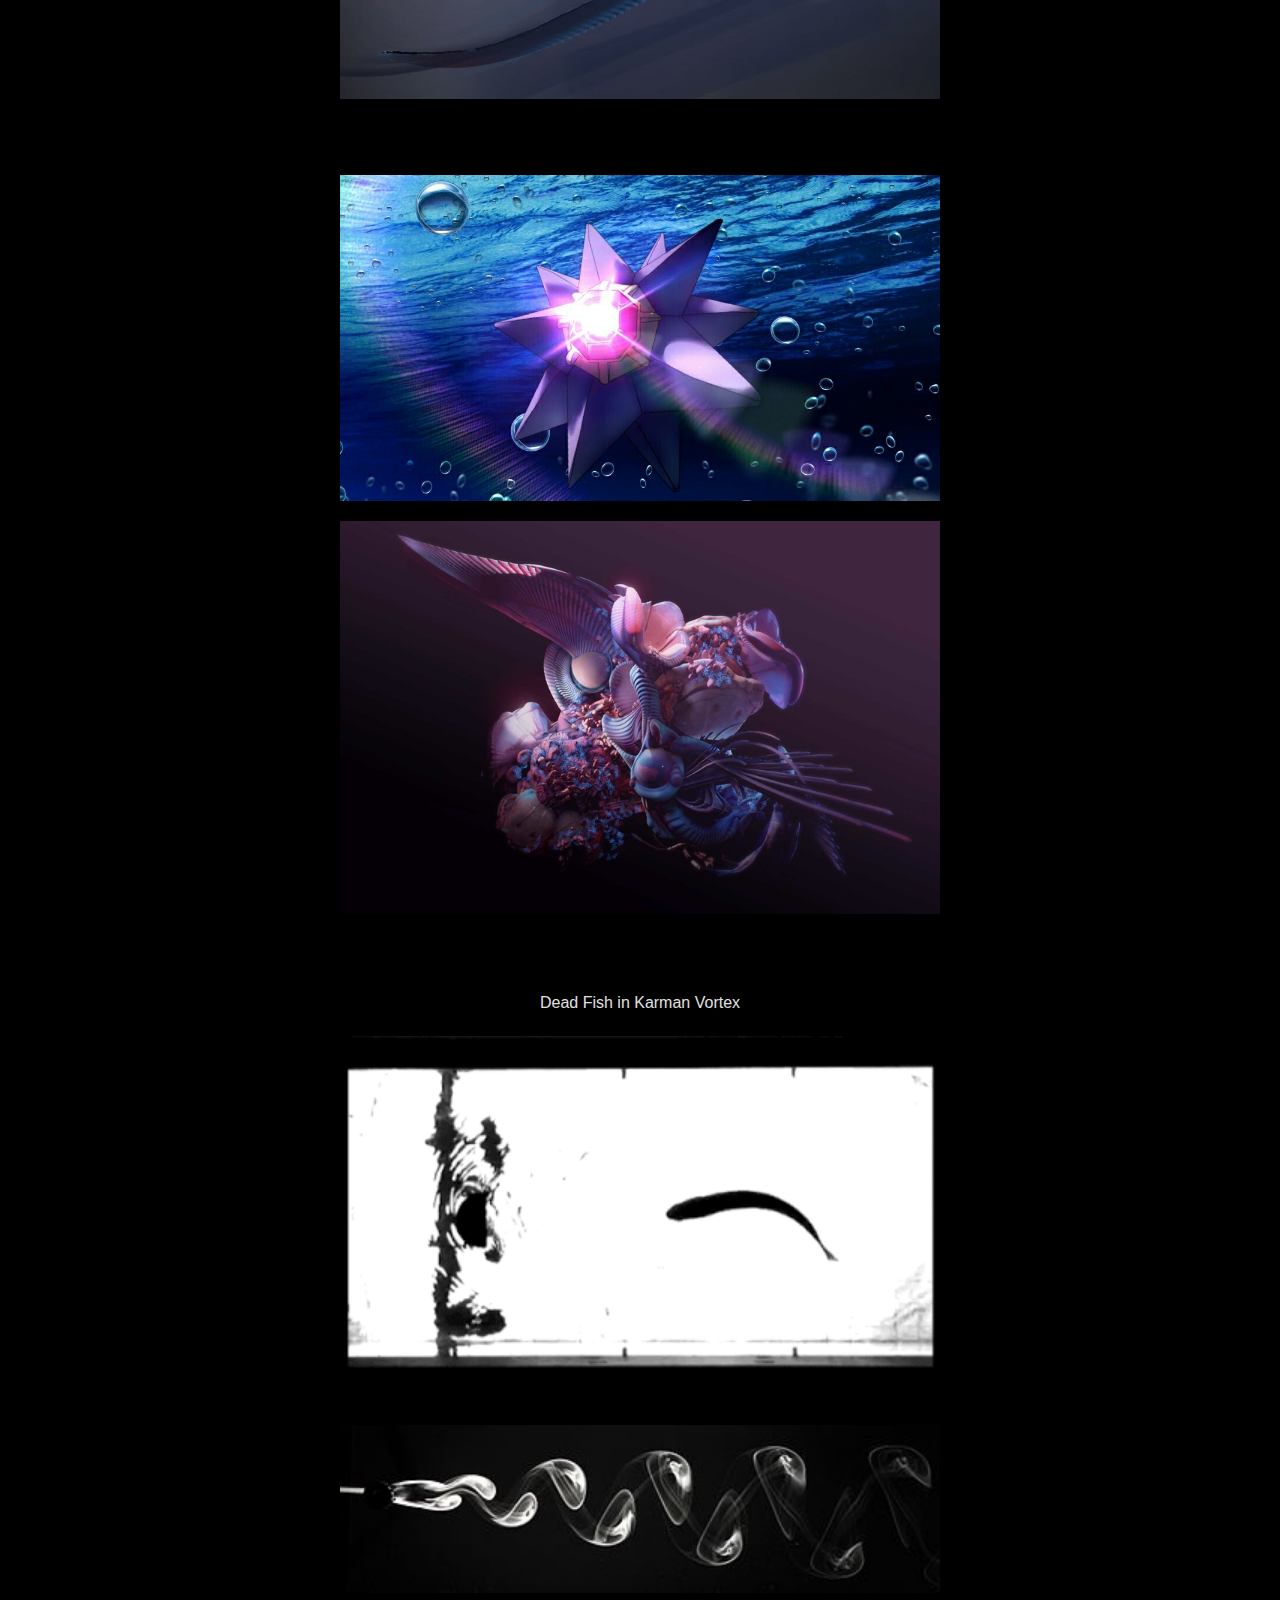
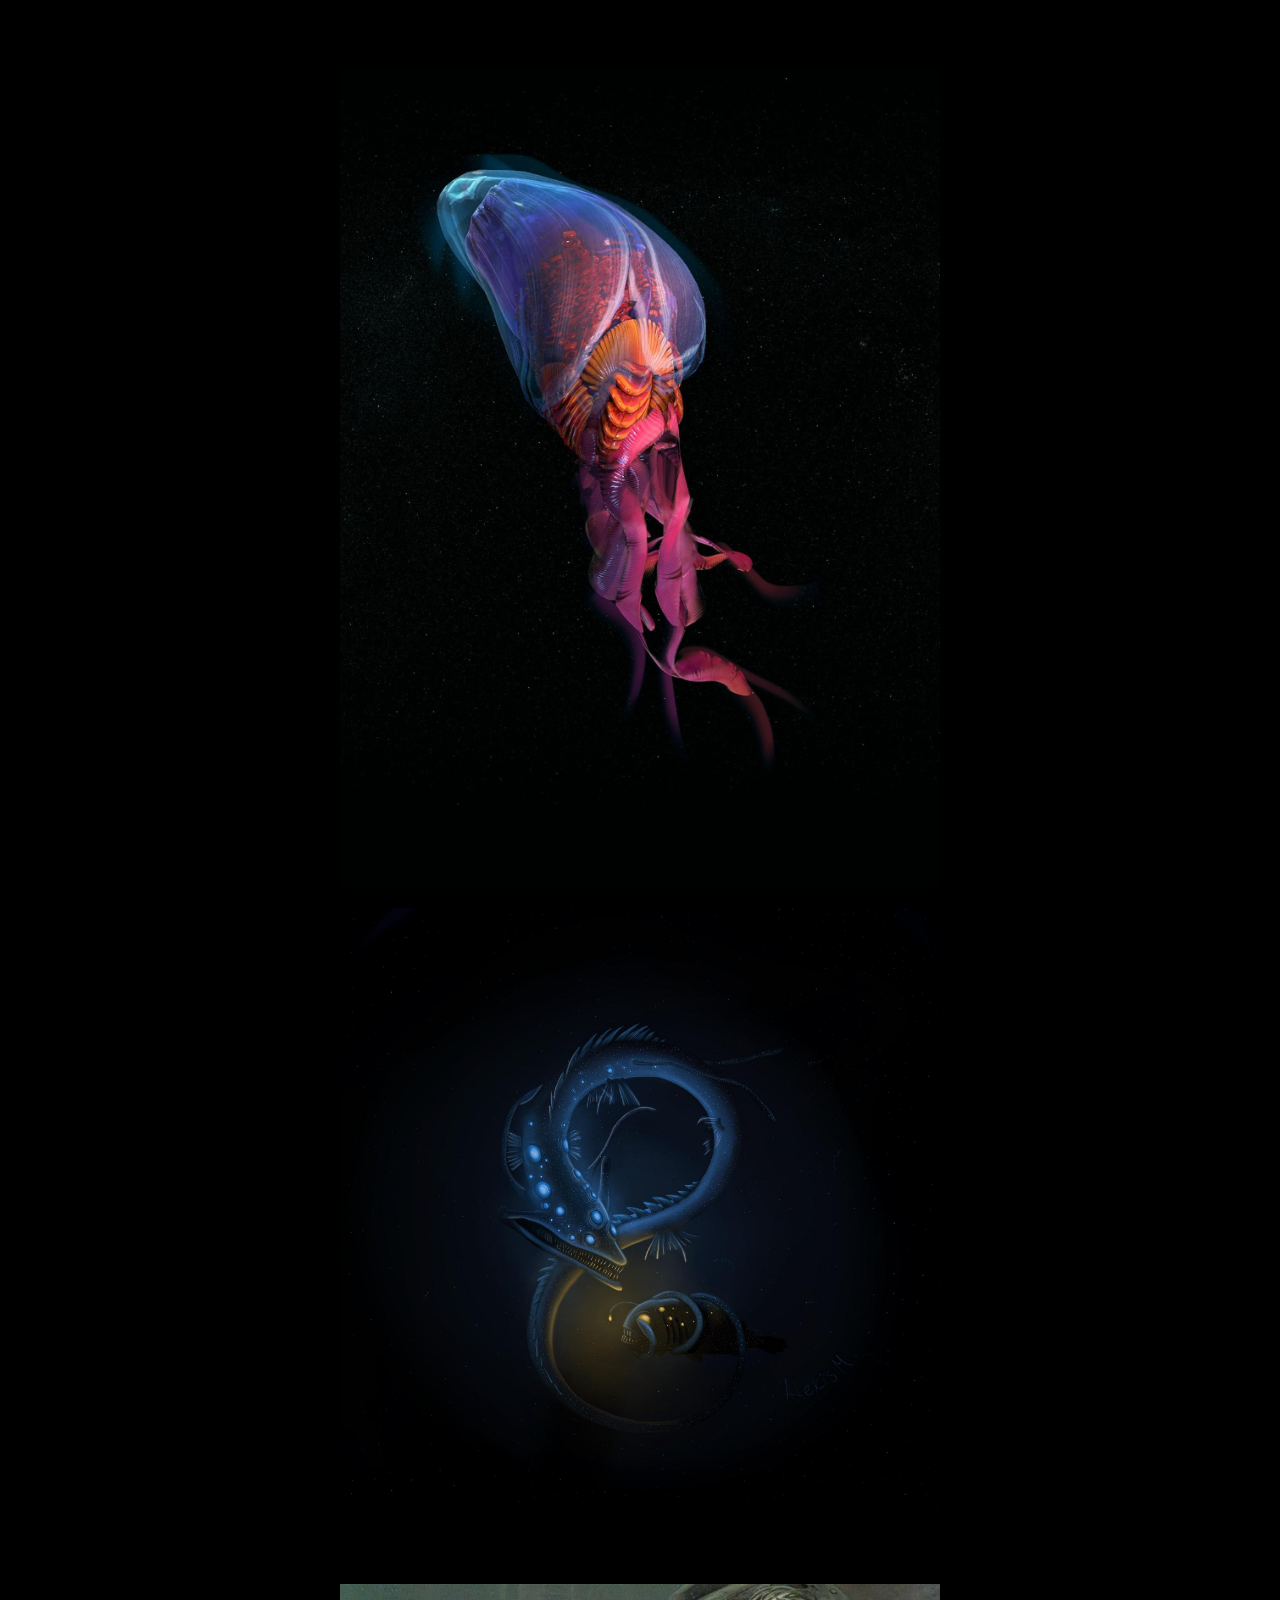
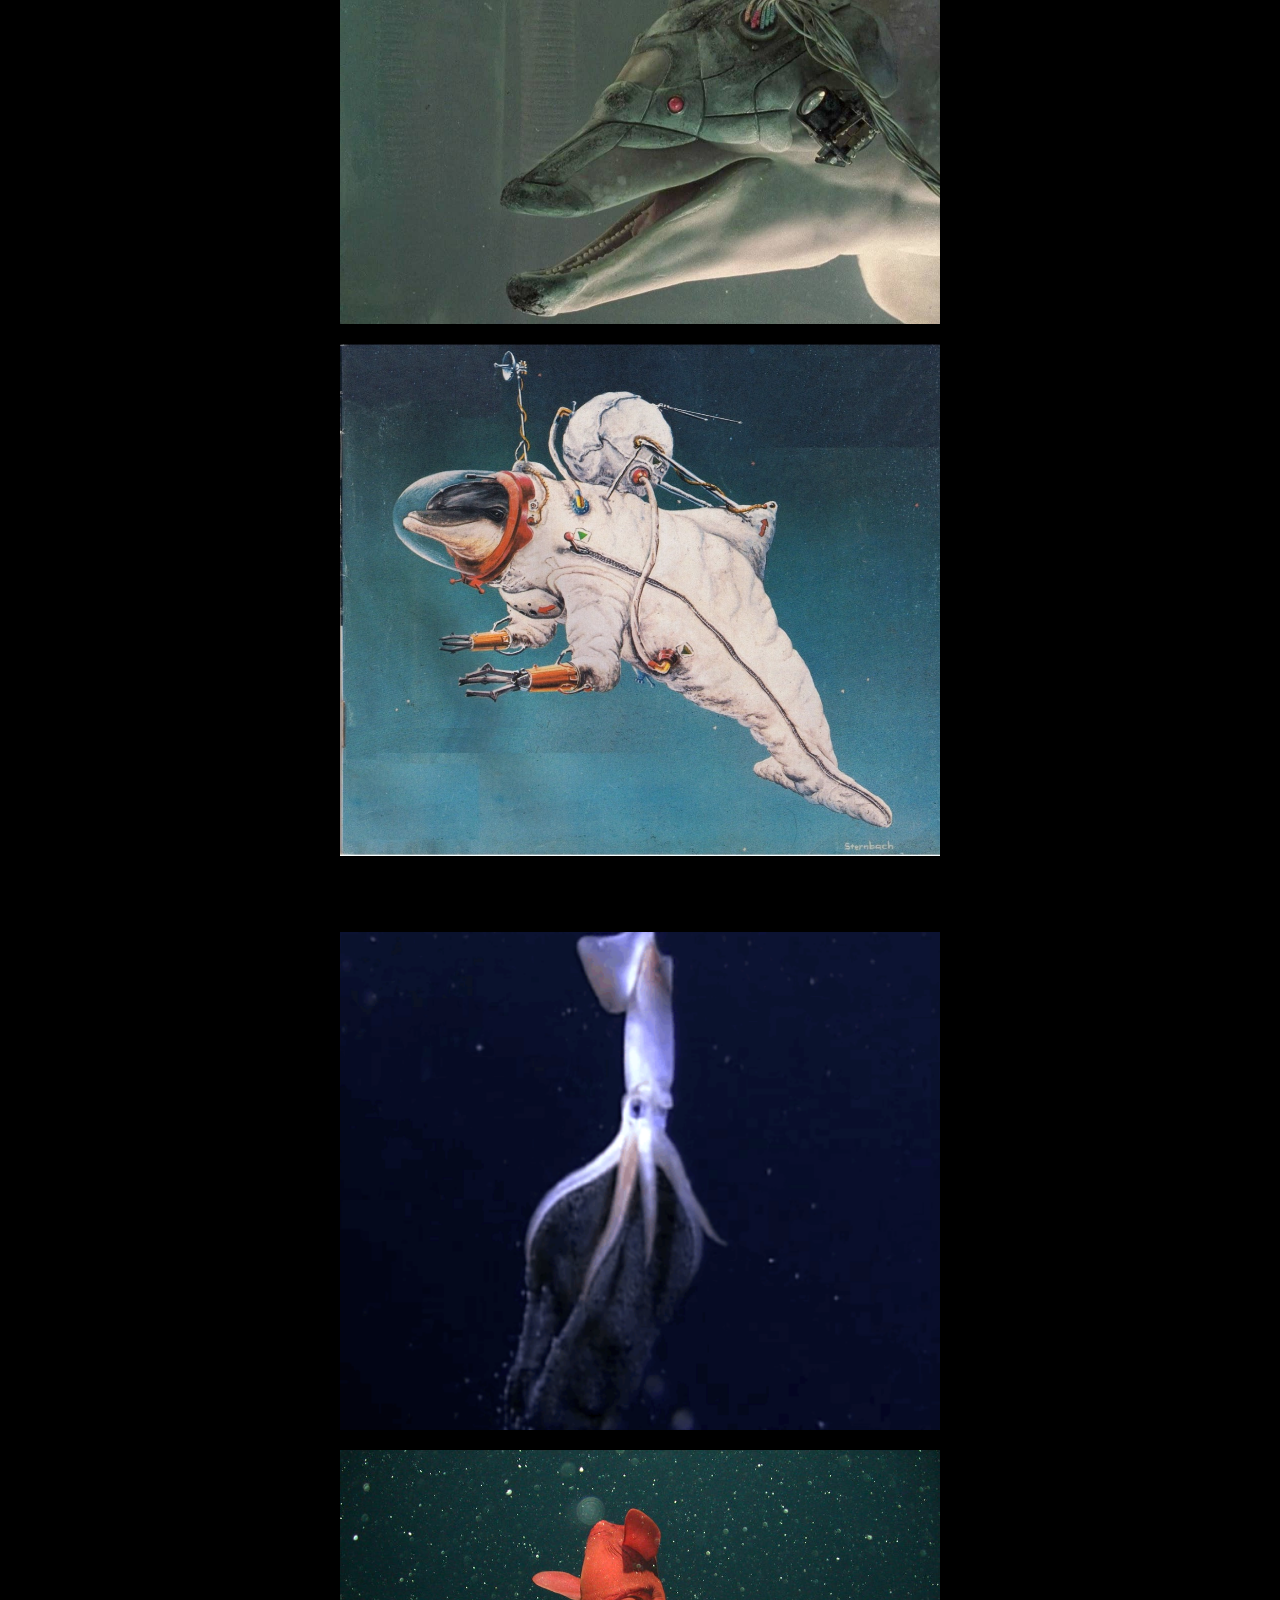
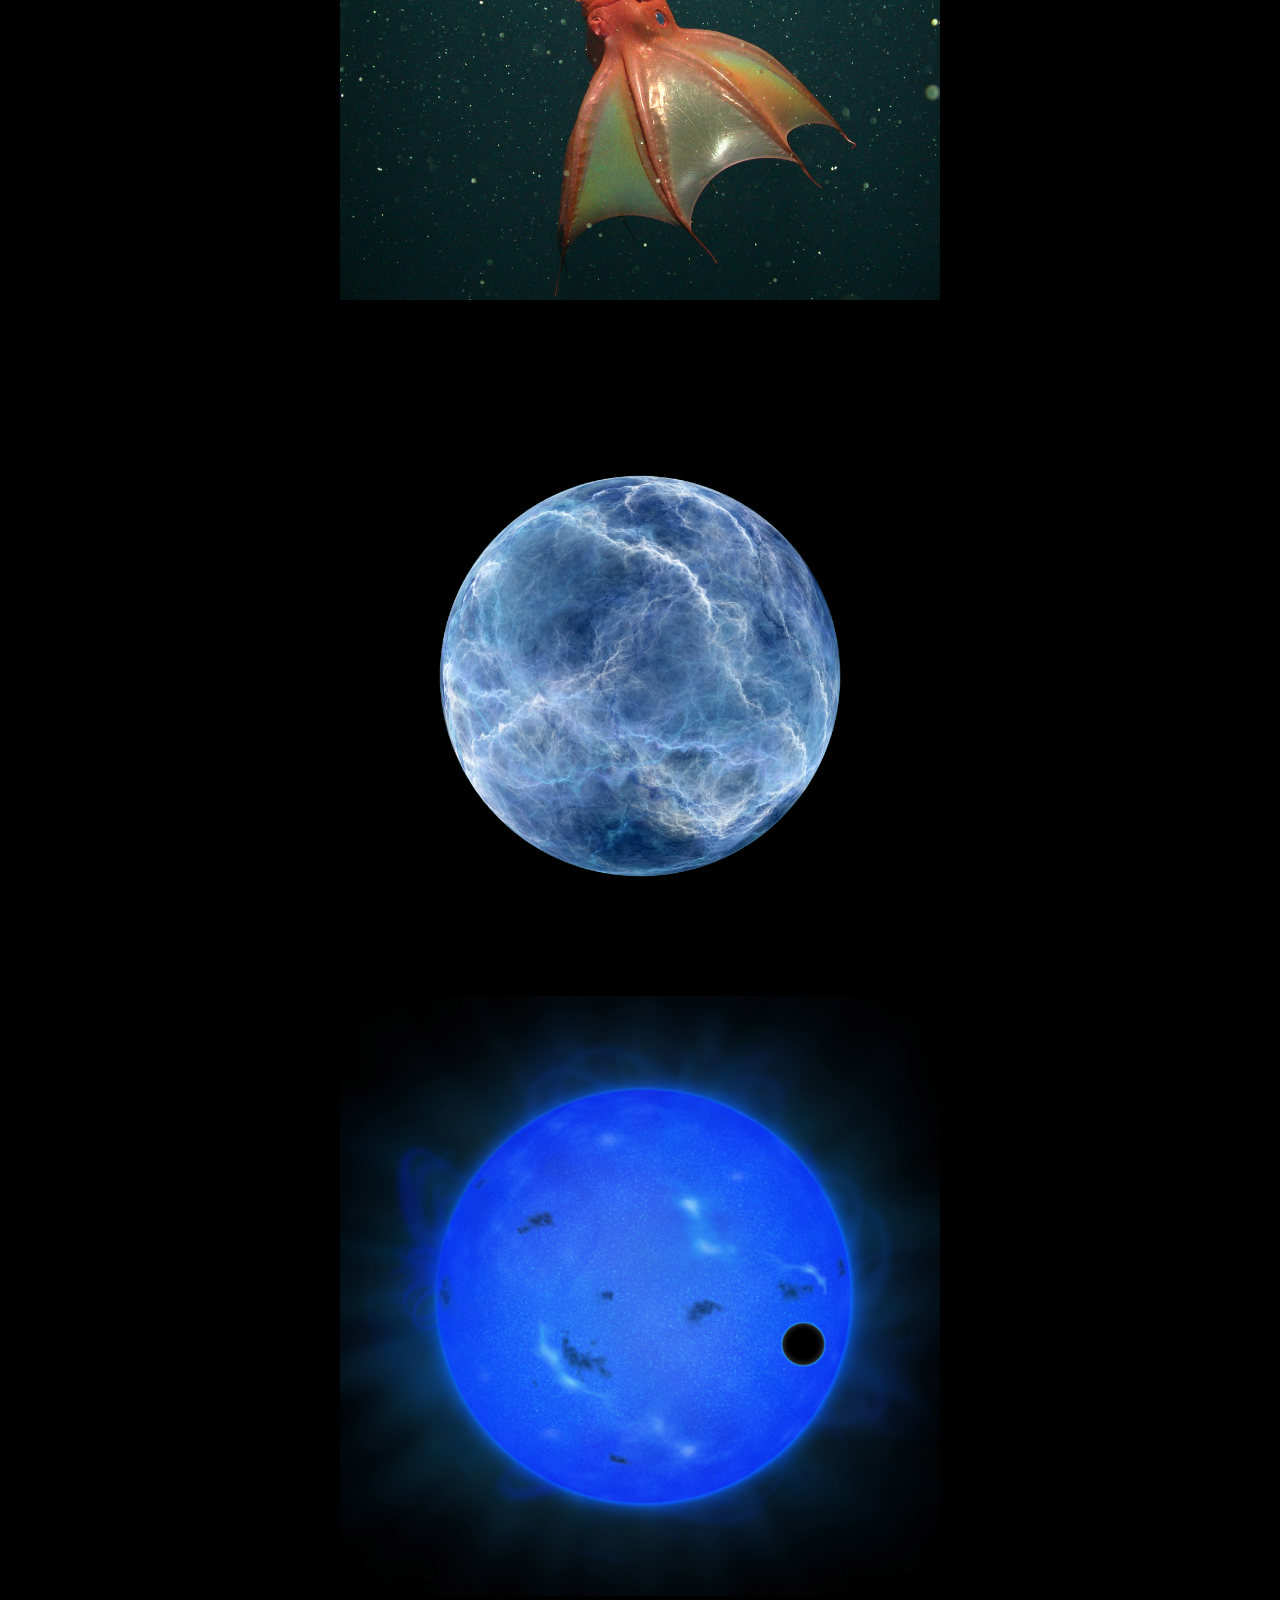
==== commit e29533a4: "ne new" ====
--- a/index.html
+++ b/index.html
@@ -109,8 +109,56 @@
     
     <img src="dolph.jpeg" alt="Description of Image 1" width="600px">
     <img src="dolph2.jpg" alt="Description of Image 1" width="600px">    
+
+    <br>
+    <br>
+    
+    <img src="7L0t.gif" alt="Description of Image 1" width="600px">
+    <img src="sqid.jpeg" alt="Description of Image 1" width="600px"> 
+
+    <br>
+    <br>
+    
+    <img src="kolorm.png" alt="Description of Image 1" width="600px">
+    <img src="blueplanet.jpeg" alt="Description of Image 1" width="600px"> 
+    
+    <p>
+        "We fear plurality, diffusion, senseless accident, chaos, we want to transform what we cannot dominate or understand into something reassuring and familiar, into ordinary being, into history, art, religion, science."
+    </p>    
     
     
+    <div style="border: 1px solid #fff; padding: 10px; display: inline-block; font-style: italic;">
+    𝓼𝓾𝓫 𝓼𝓹𝓮𝓬𝓲𝓮 𝓪𝓮𝓽𝓮𝓻𝓷𝓲𝓽𝓪𝓽𝓲𝓼
+    </div>
+    
+    <br>
+    <br>  
+
+    <p>
+        "The world is given me, i.e. my will enters into the world completely from outside as into something that is already there... That is why we have the feeling of being dependent on an alien will. However this may be, at any rate we are in a certain sense dependent, and what we are dependent on we can call God. In this sense God would simply be fate, or, what is the same thing: the world, which is independent of our will. I can make myself independent of fate. There are two god heads: the world and my independent I. I am either happy or unhappy, that is all. It can be said: good or evil do not exist."
+
+    </p>       
+    
+    <br>
+    <br>  
+
+    <p>
+         "The Will to Live, and the world as we know and experience it as a causally determined construct of phenomena brought about by (us) subjects through our perceptions, that is objectified ideas of the Will. The Will to Live, to exist, takes care of continuation of species and general ordering of entities. At the human level it is manifest as the natural egoism of the individual, each for himself, resulting in a scene of perpetual misery and strife. The world of ideas (objectifications of the Will) is in itself neither good nor bad. The horrors of the human scene result from the selfish wills of individuals as manifestations of the Will to Live. Other individuals, animals, plants, and the whole of our perceived phenomena are also suffering under the sovereignty of the Will."
+
+    </p>    
+    
+    <br>
+    <br>  
+    <p>
+        "The entire evolution of science would suggest that the best grammar for thinking about the world is that of change, not of permanence. Not of being, but of becoming."
+    </p>
+    
+    <br>
+    <br>  
+    <p>
+        "The word is not so much made of stones as of fleeting sounds, or of waves moving through the sea."
+    
+    </p>
     <!-- End of content -->
 
 </body>
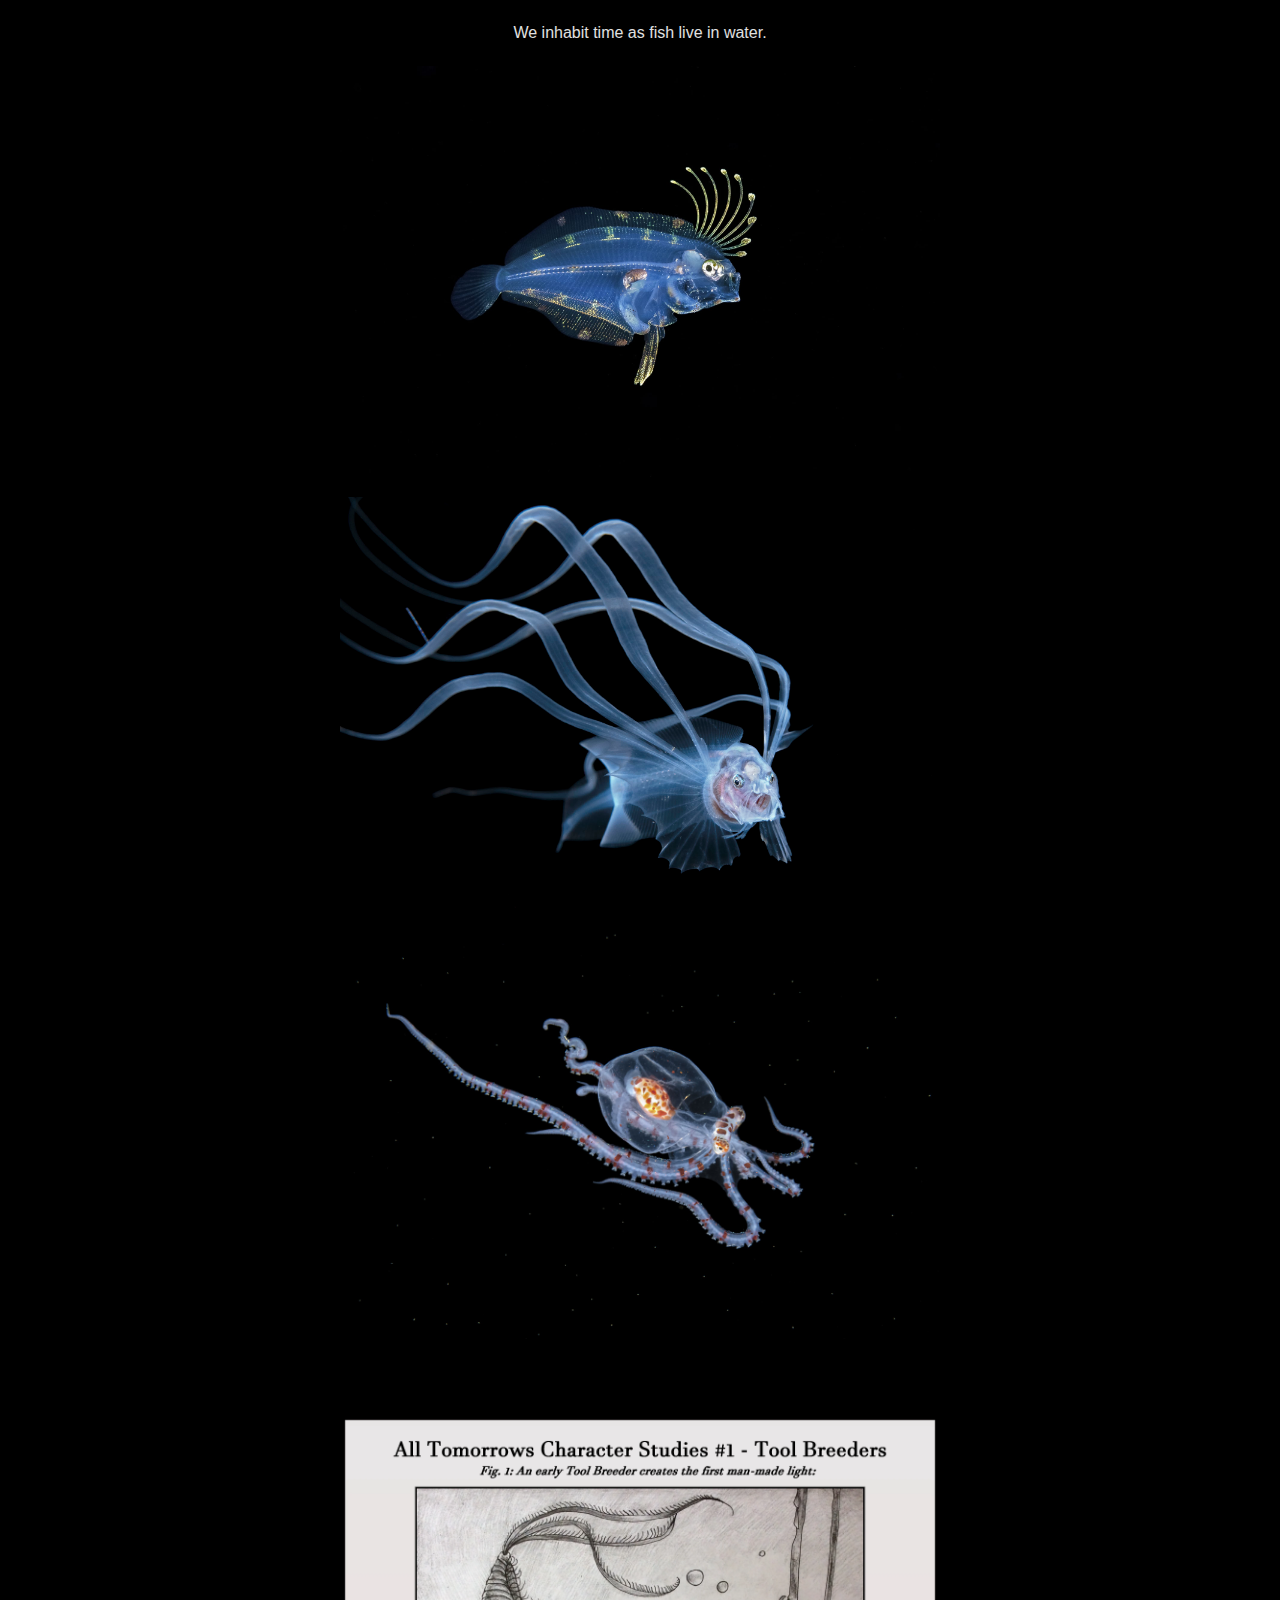
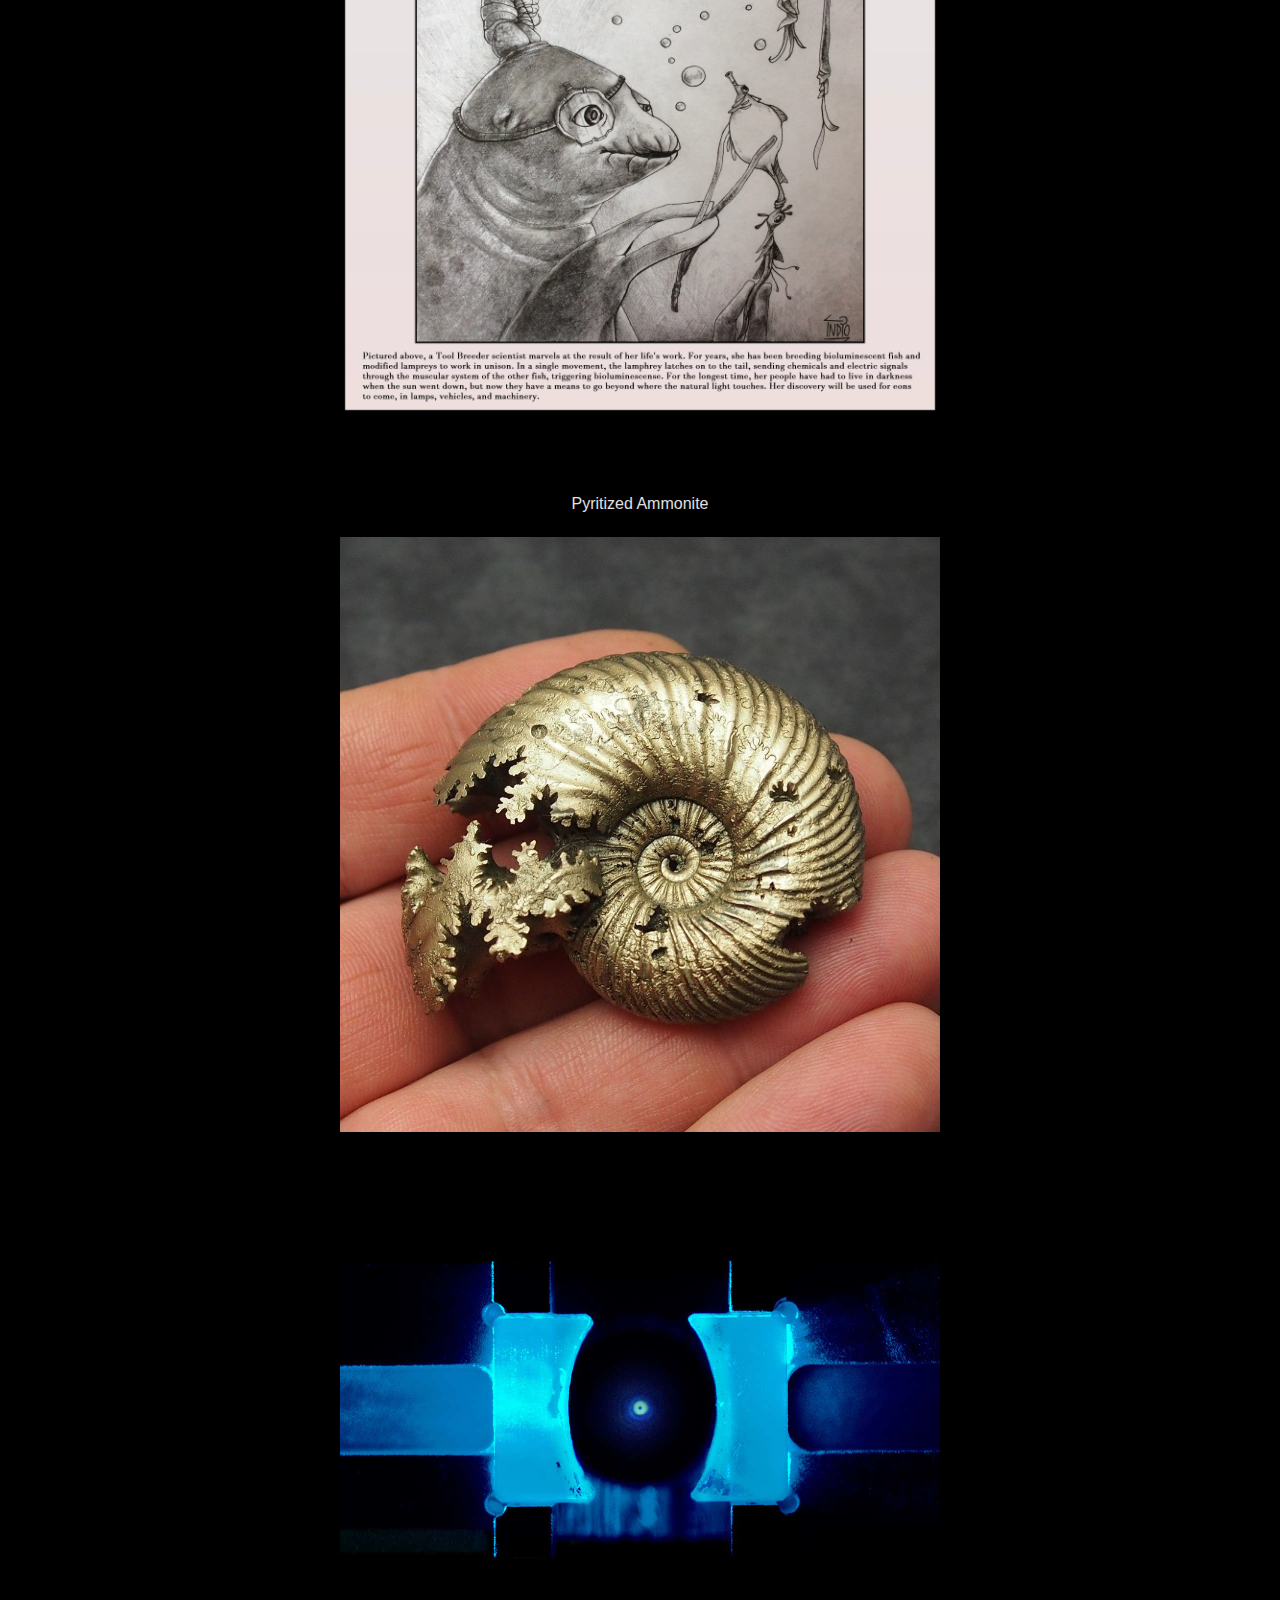
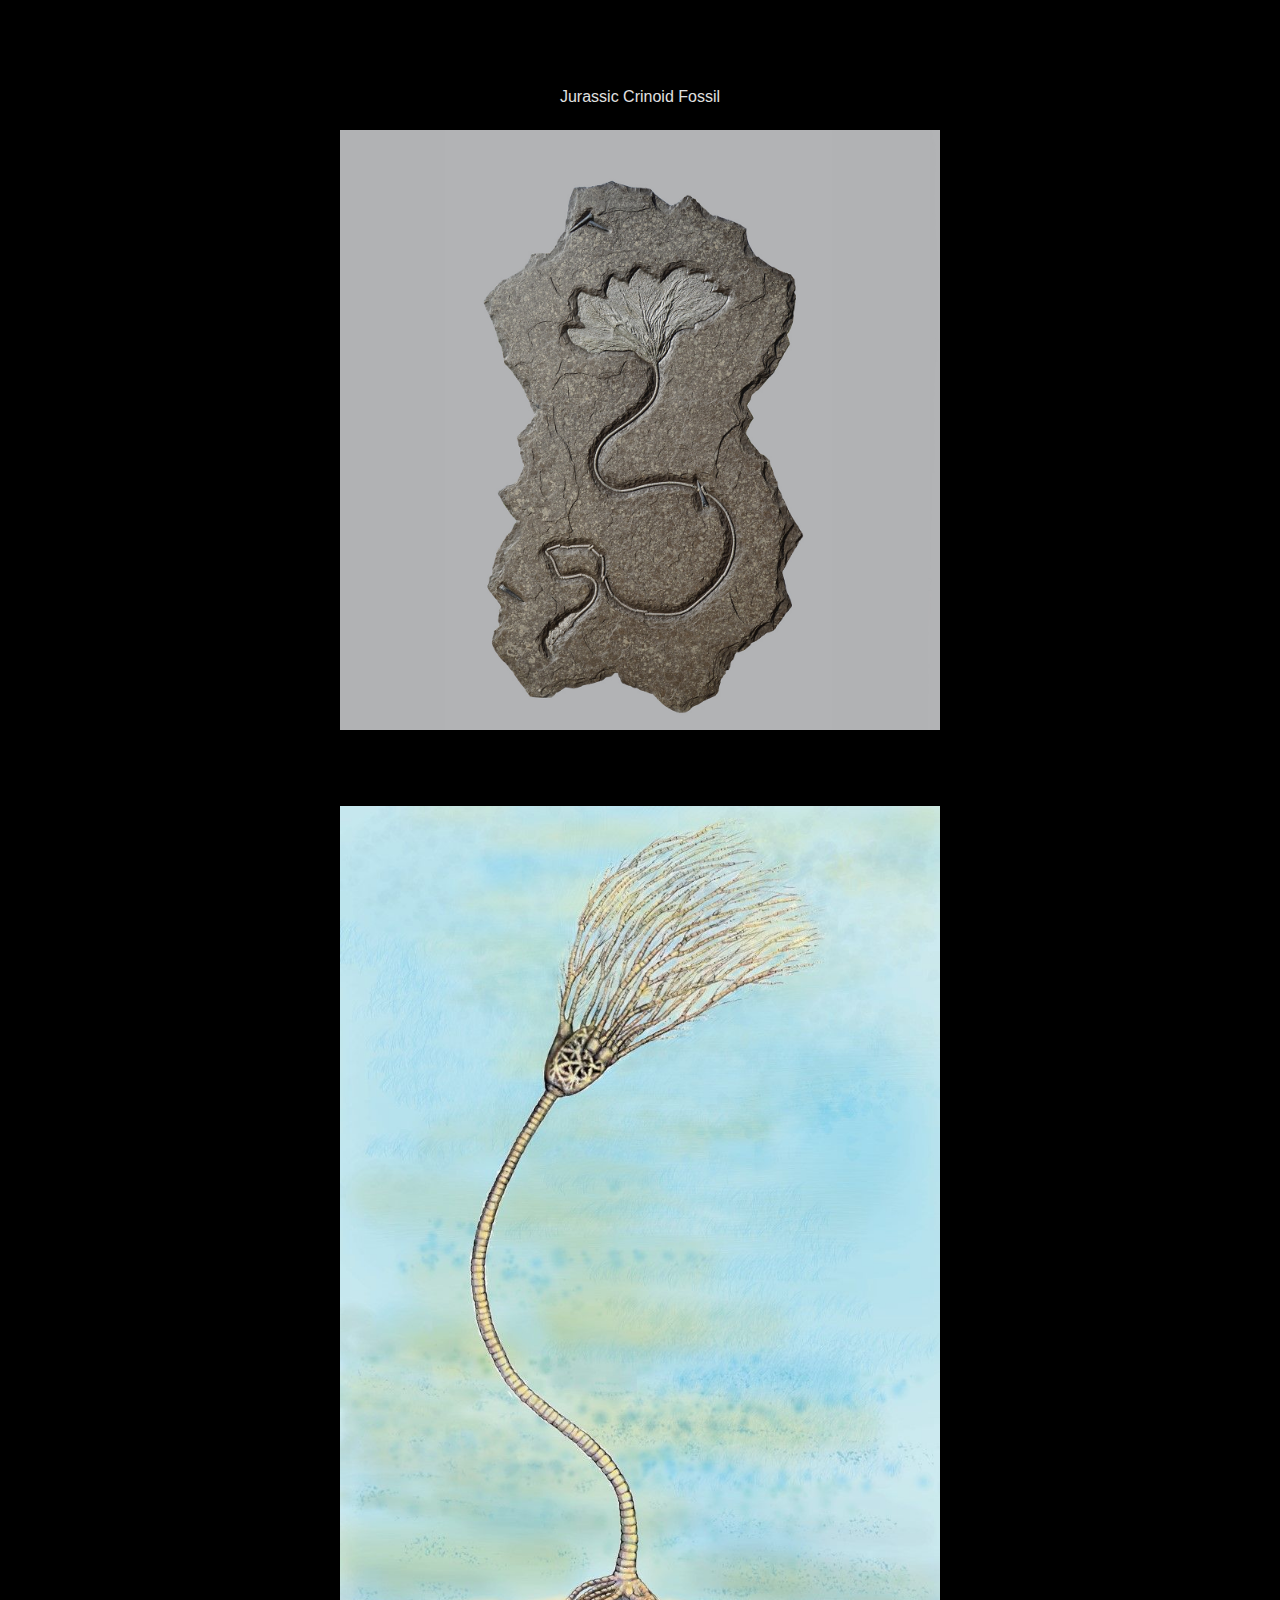
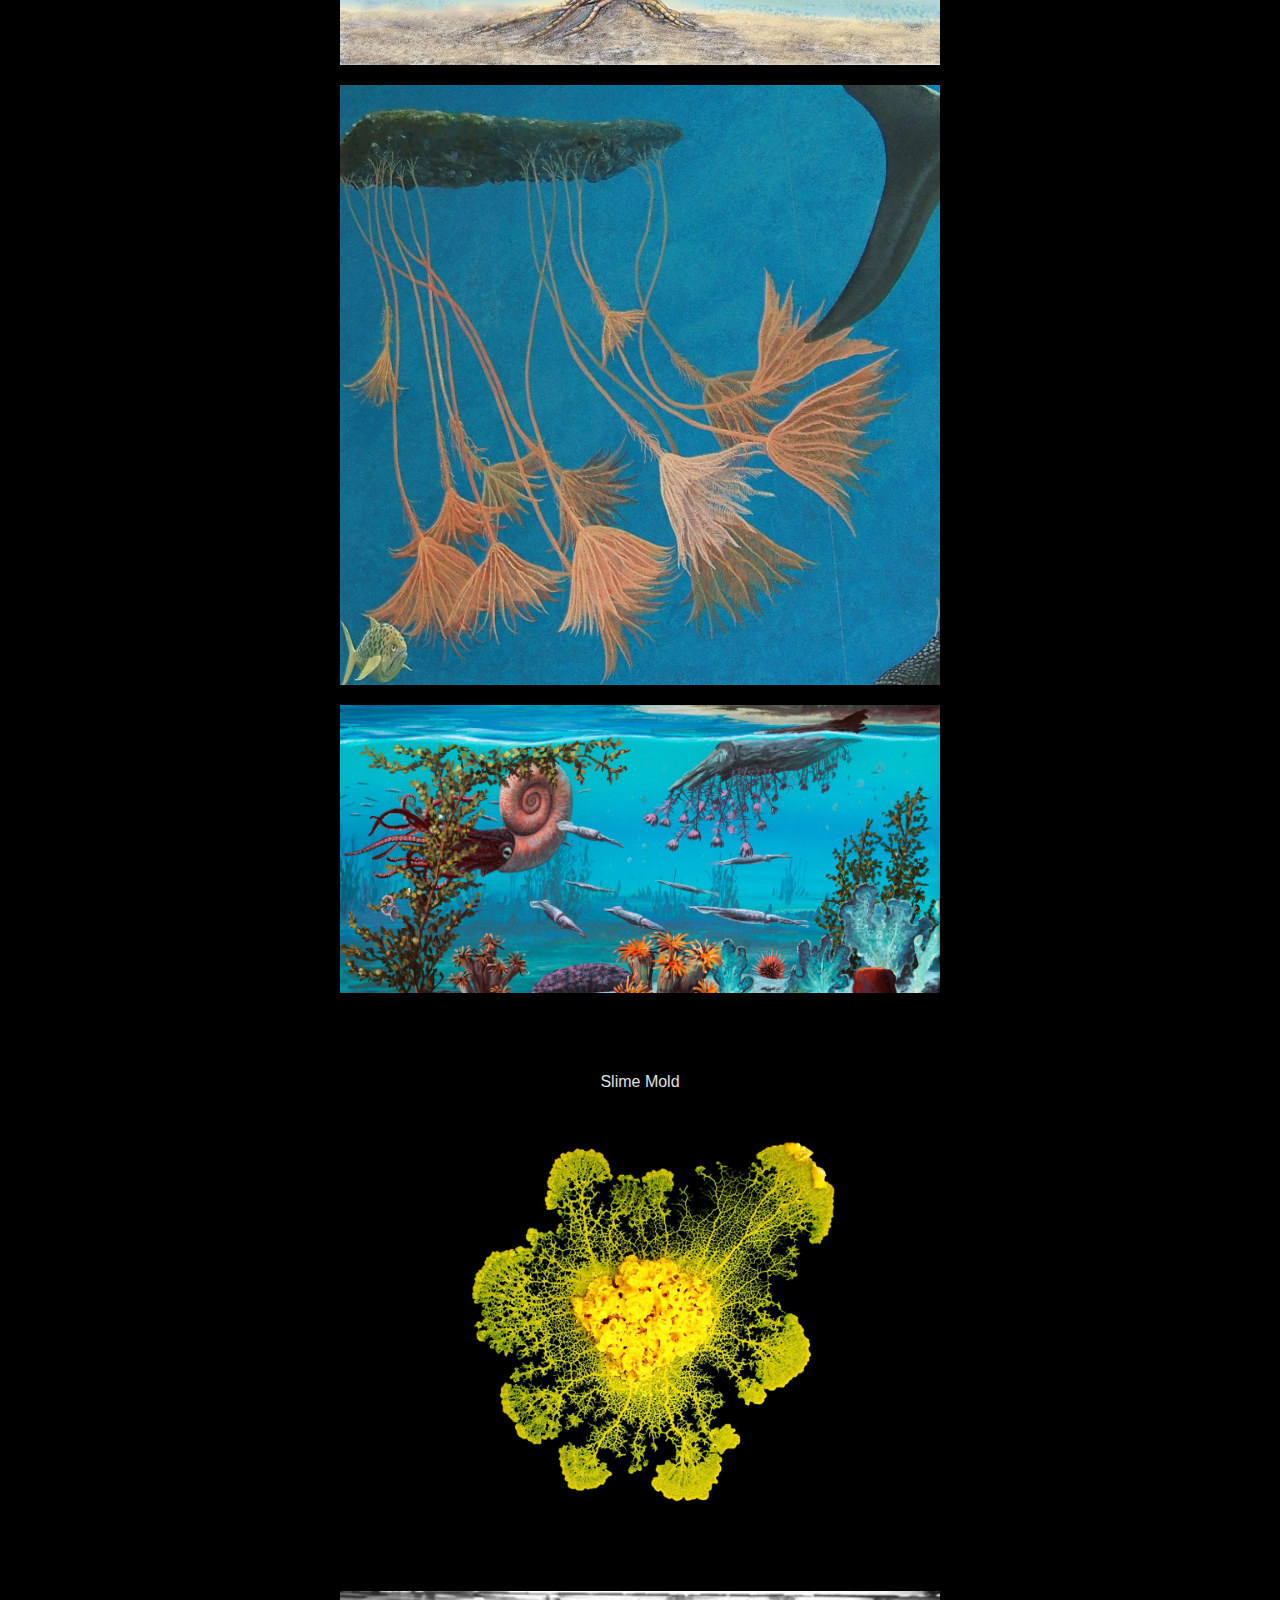
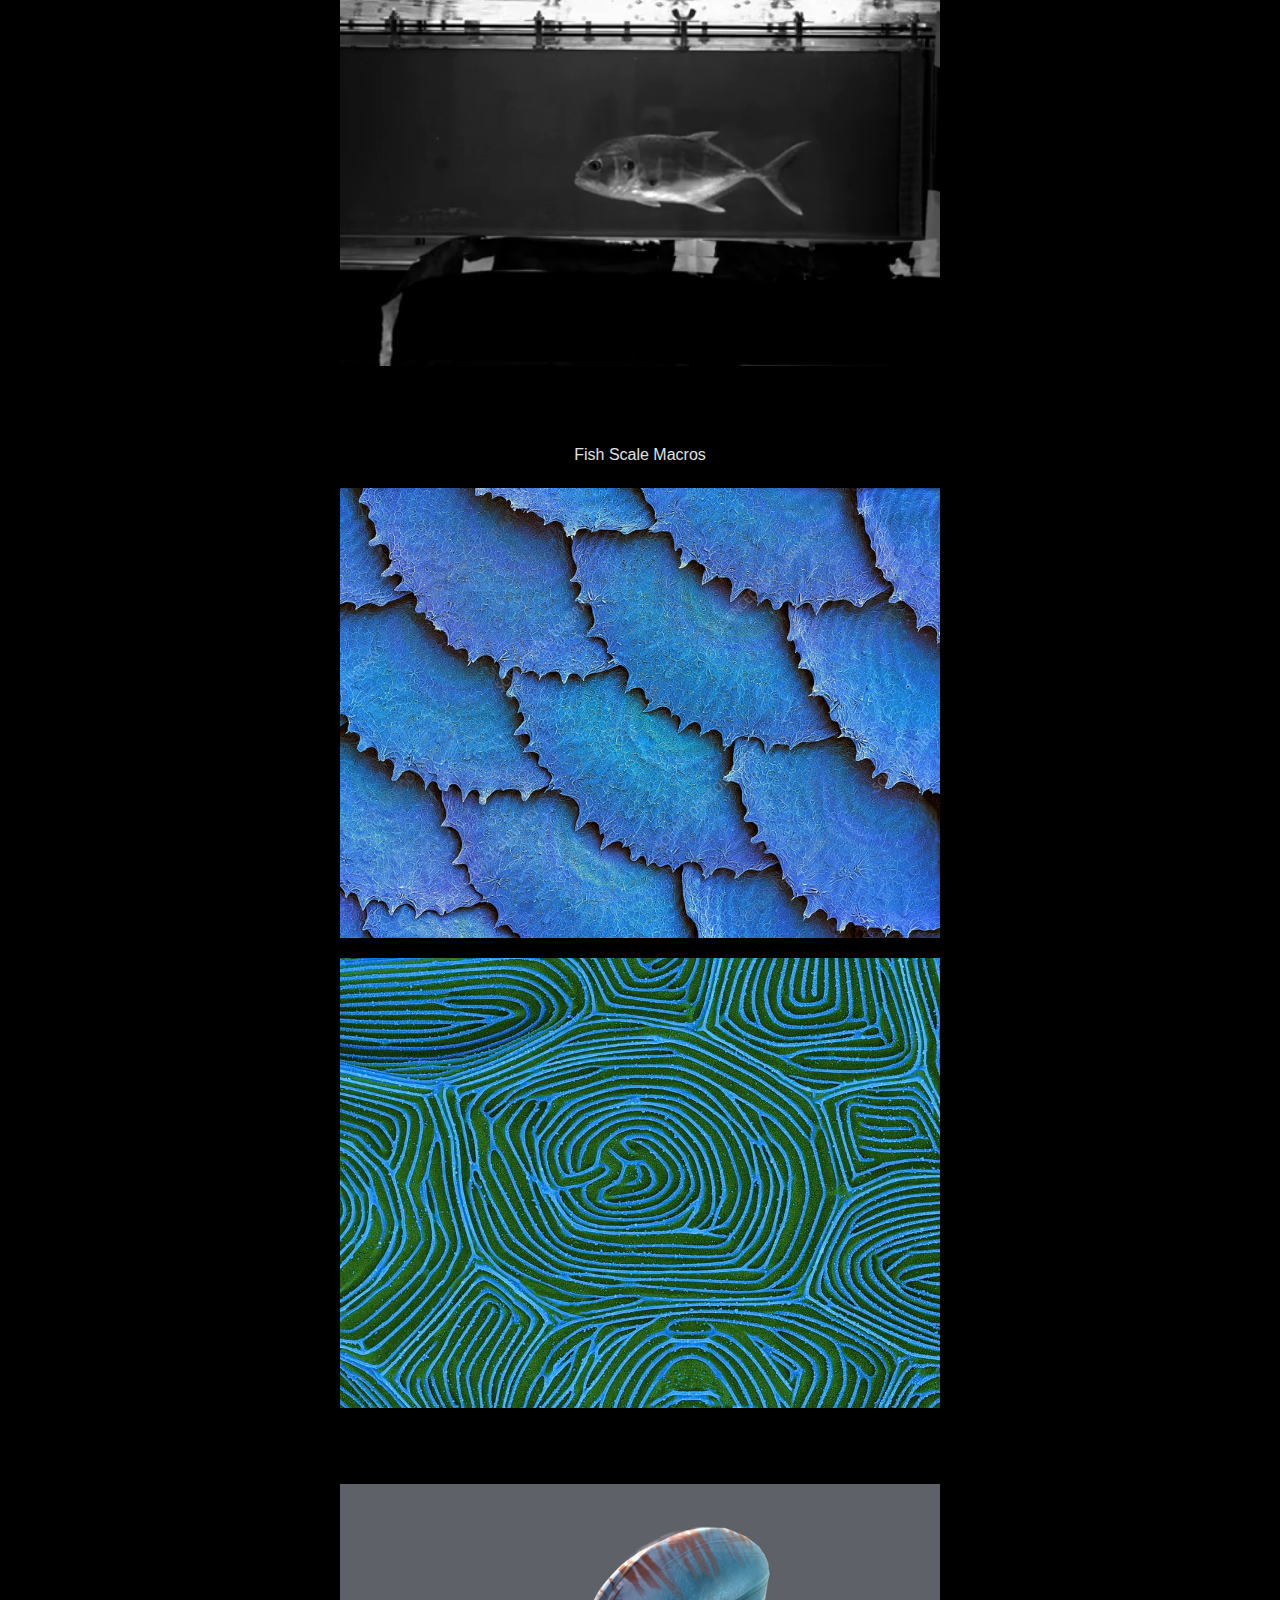
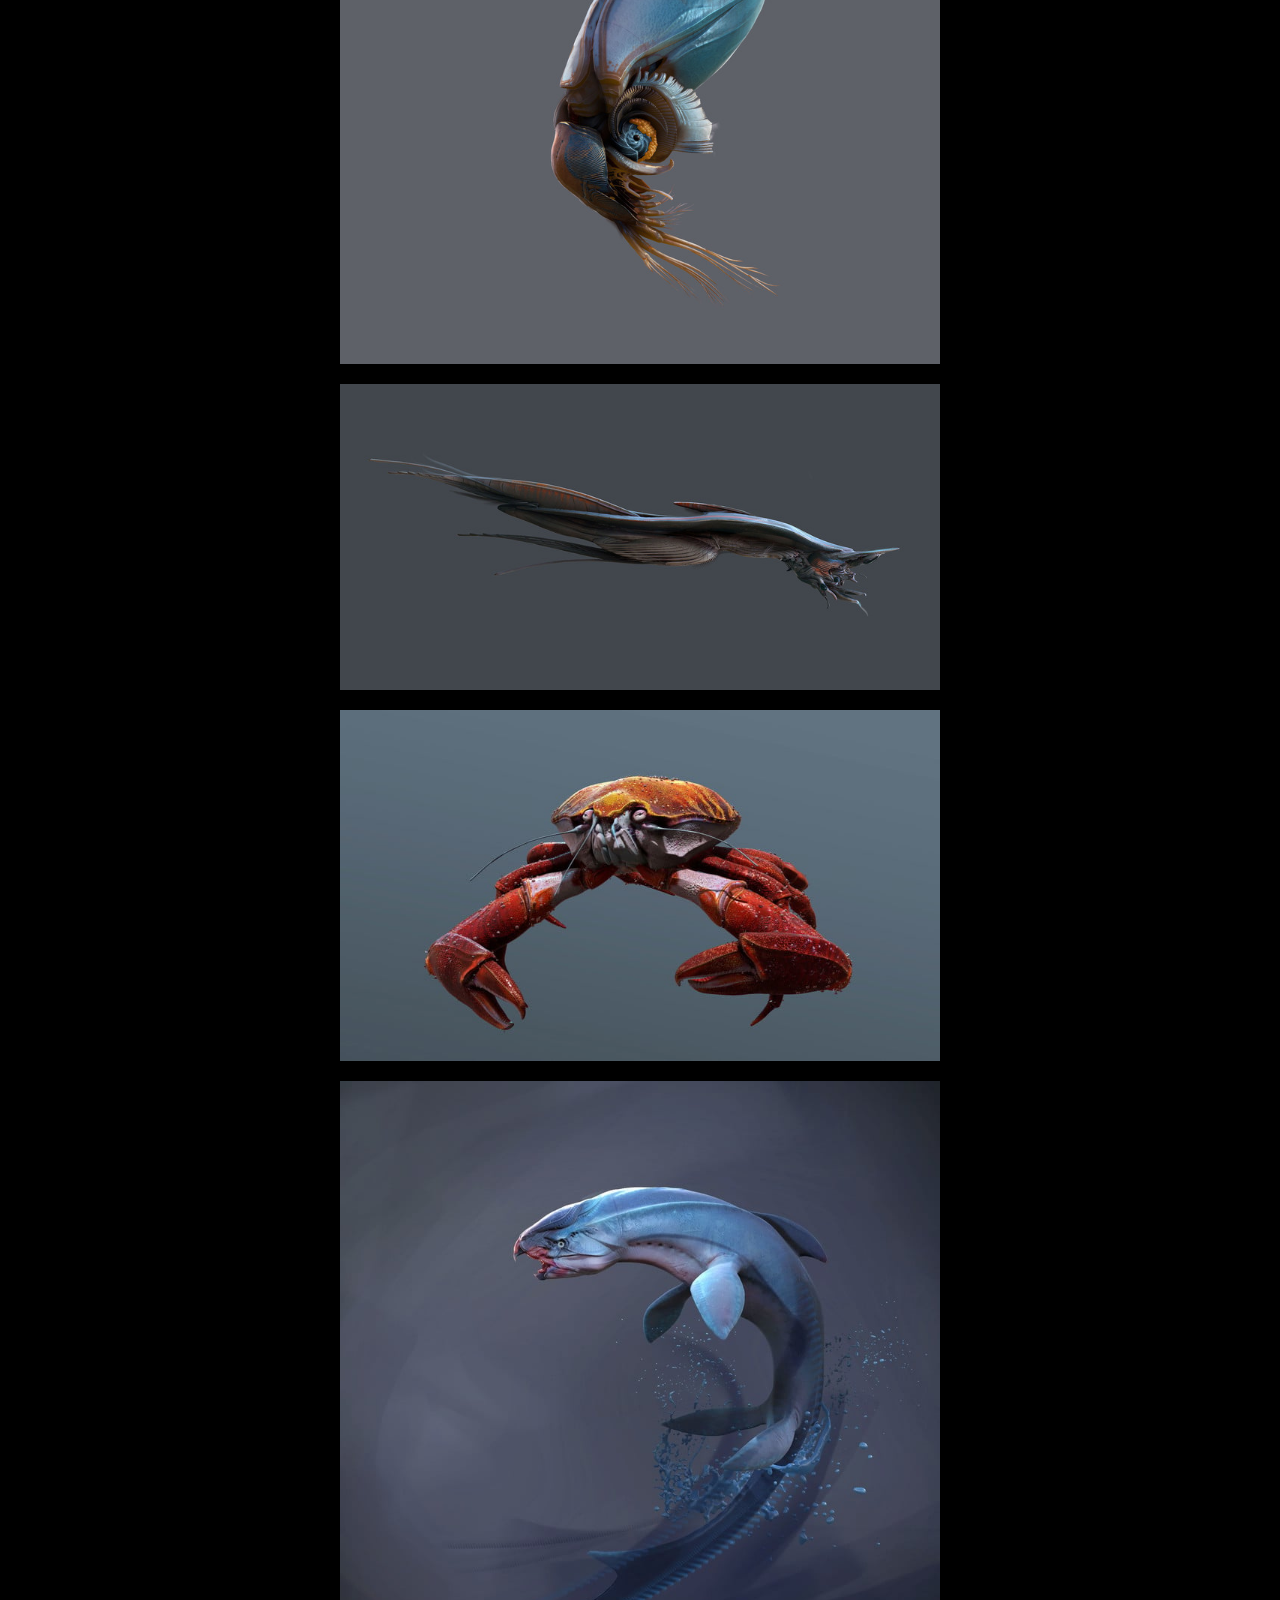
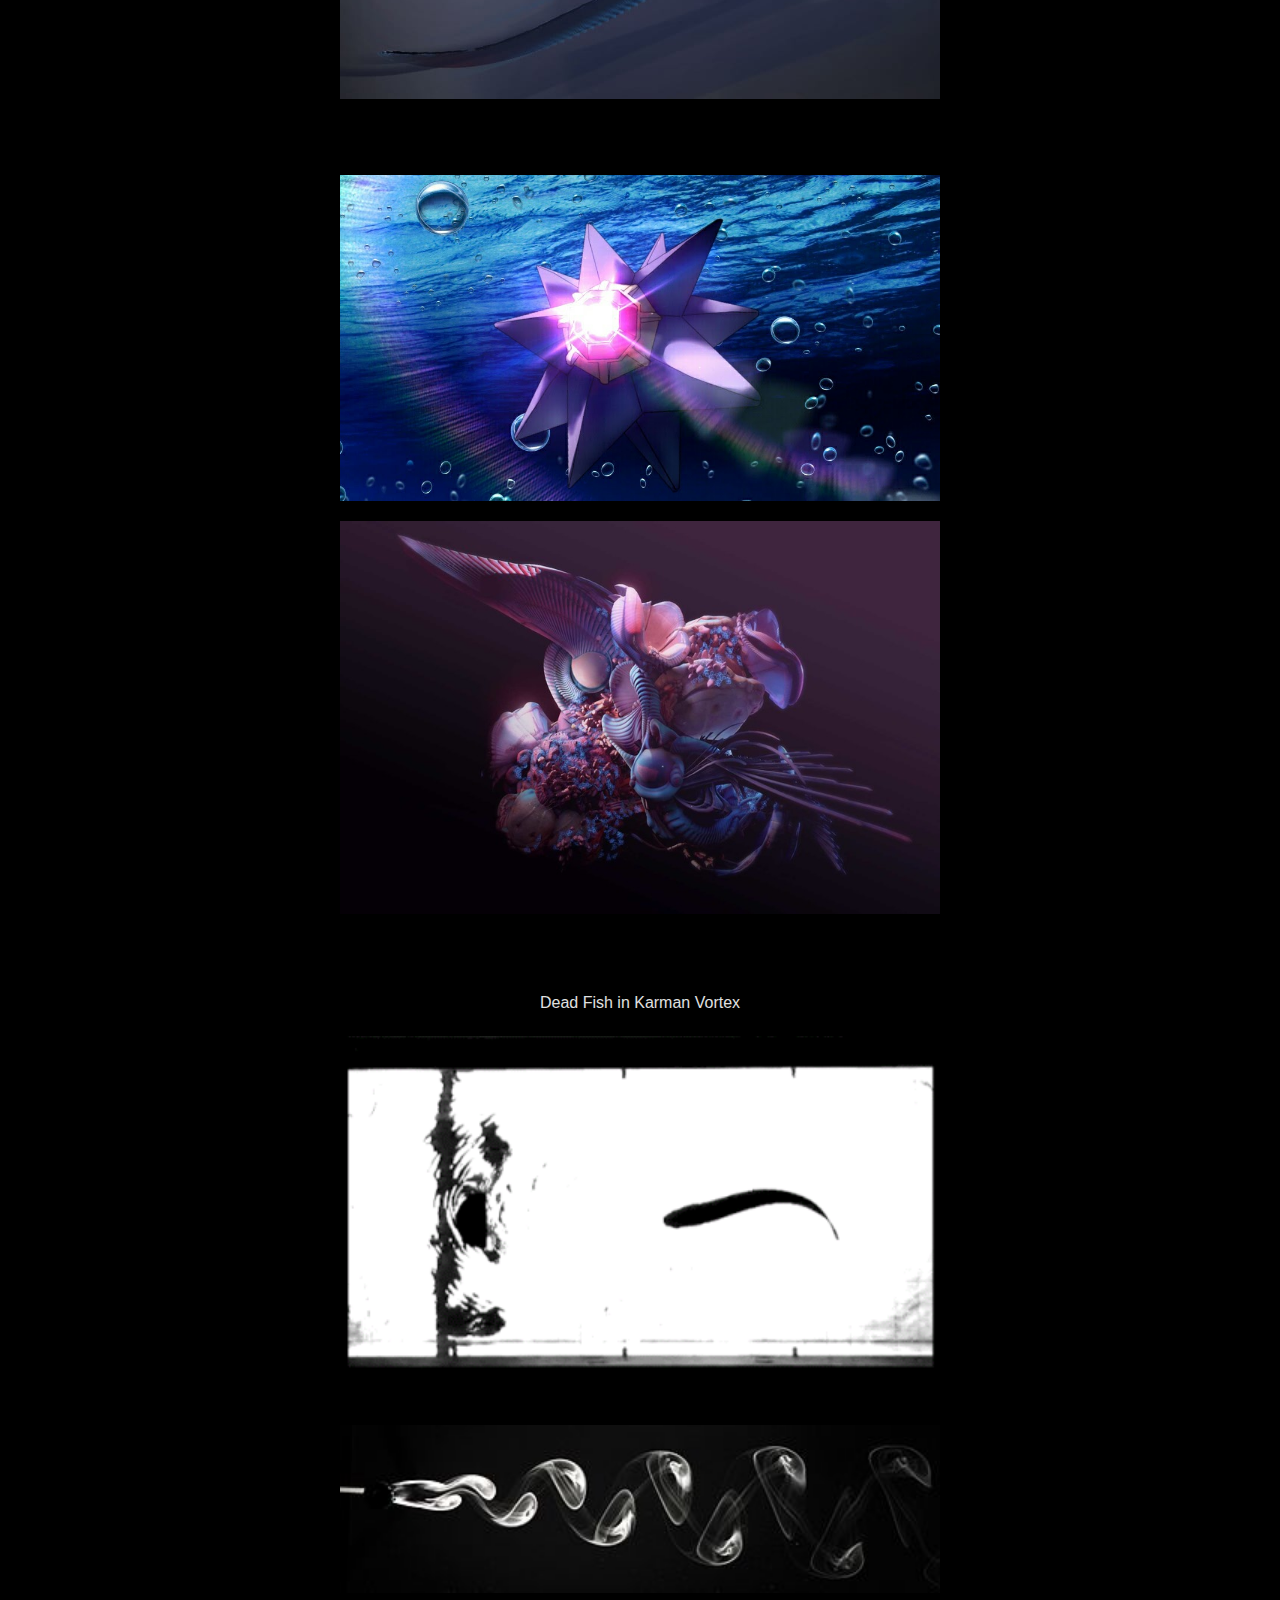
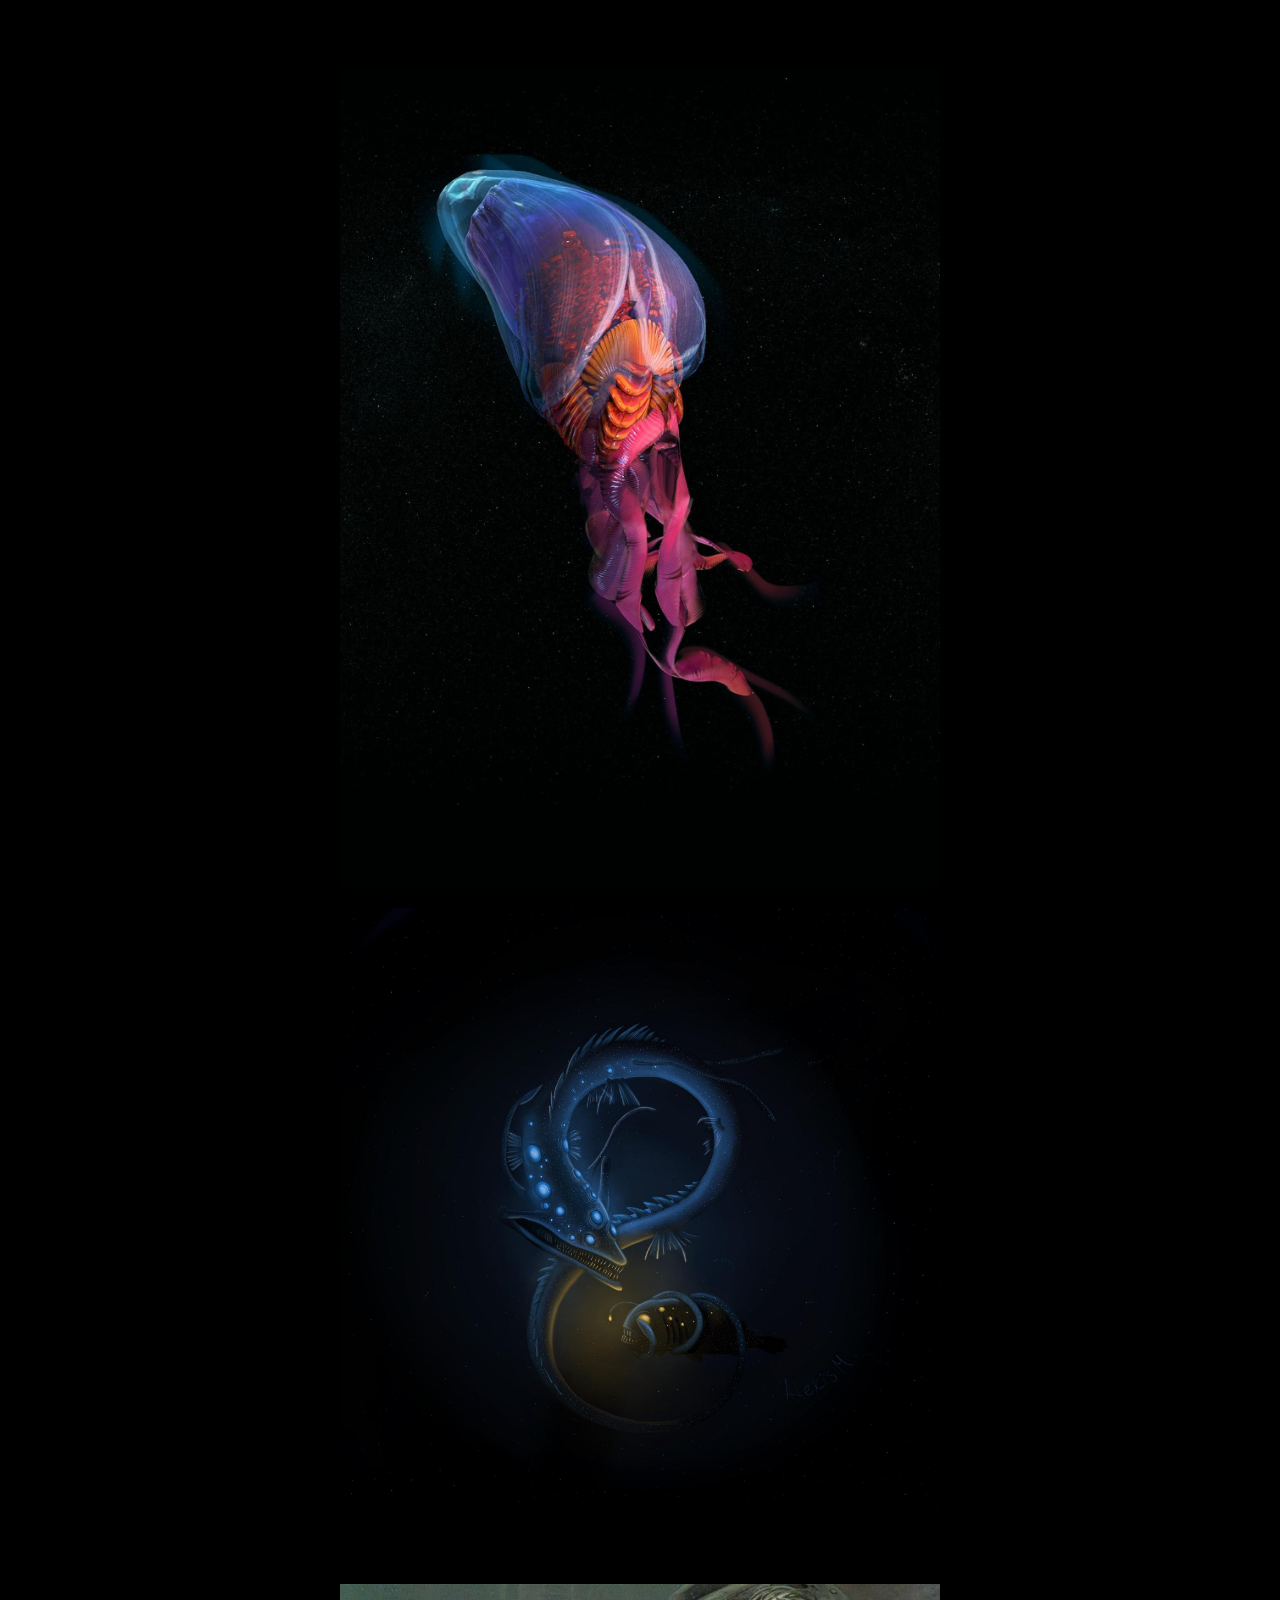
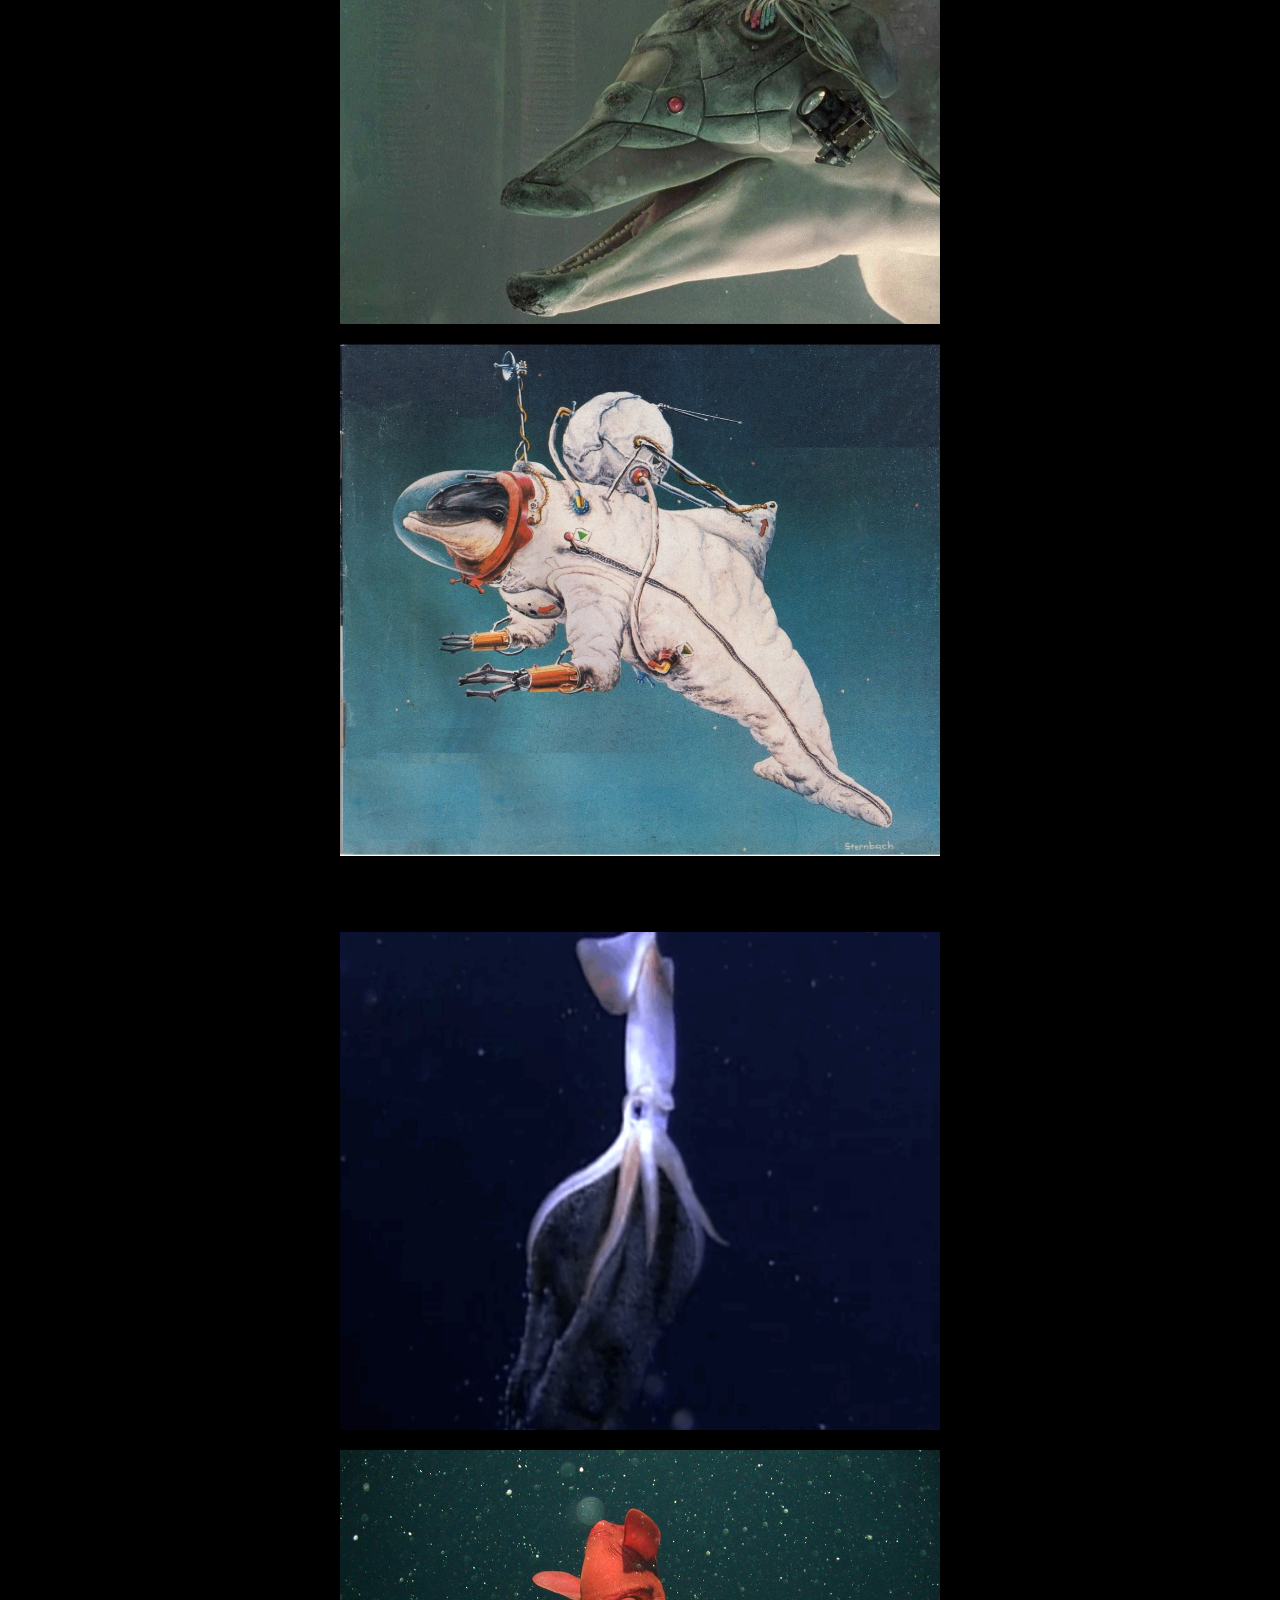
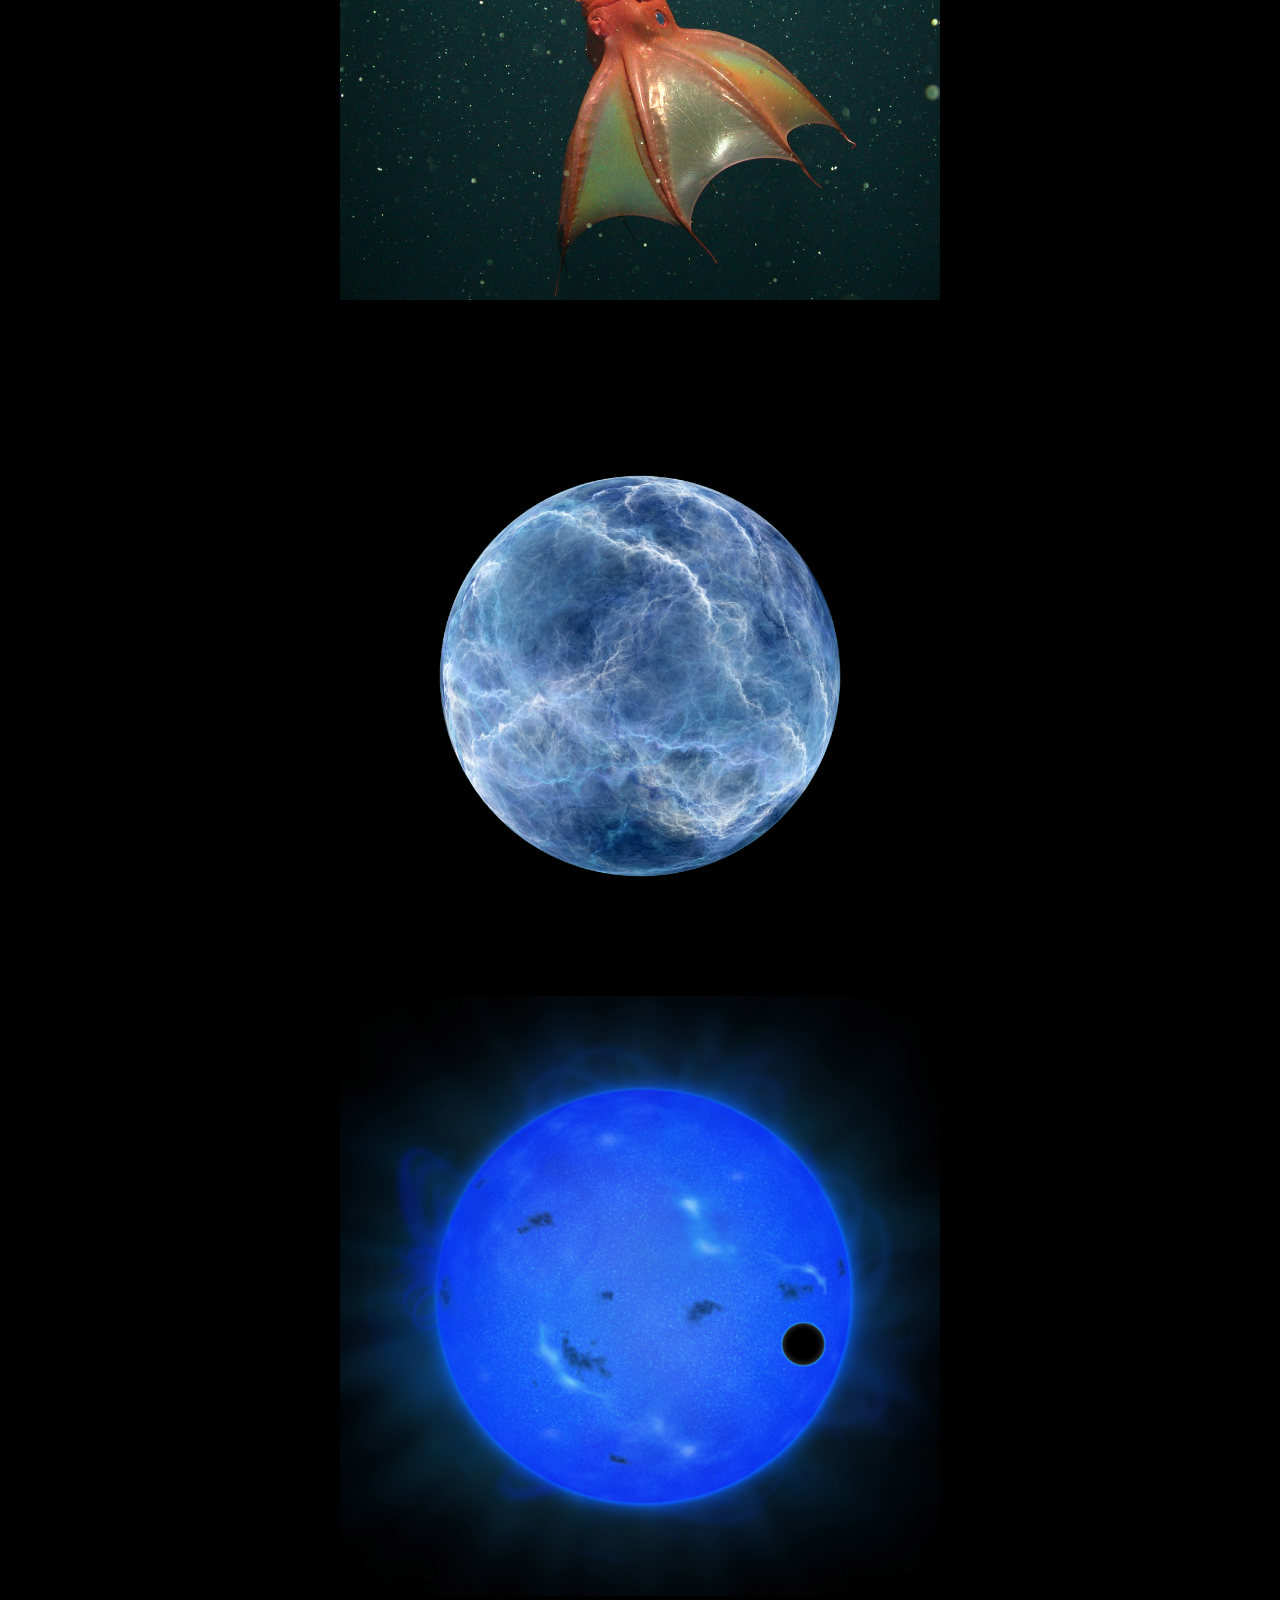
==== commit 5a17a979: "new n ew" ====
--- a/index.html
+++ b/index.html
@@ -159,6 +159,51 @@
         "The word is not so much made of stones as of fleeting sounds, or of waves moving through the sea."
     
     </p>
+    
+    <br>
+    <br>
+    
+    <img src="grop.jpeg" alt="Description of Image 1" width="600px">
+
+    <br>
+    <br>
+    
+    <p>
+        "A storm is not a thing, it's a collection of occurrences. A cloud above a mountain is not a thing, it is the condensation of humidity in the air that the wind blows over the mountain. A wave is not a thing, it is a movement of water, and the water that forms it is always different. A family is not a thing, it is a collection of relations, occurrences, feelings. And a human being?
+        Of course it's not a thing; like the cloud above the moun
+        tain, it's a complex process, where food, information,
+        light, words, and so on enter and exit. . . . A knot of
+        knots in a network of social relations, in a network of
+        chemical processes, in a network of emotions exchanged
+        with its own kind."
+    
+    </p>
+    
+    <br>
+    <br>
+    
+    
+    <p>
+        "We are the ones who determine a particular macroscopic description. The initial low entropy of the universe, and
+        hence the arrow of time, may be more down to us than
+        to the universe itself. This is the basic idea.
+        Think of one of the grandest and most obvious phenomena: the diurnal rotation of the skies. It is the most
+        immediate and magnificent characteristic of the uni
+        verse around us: it turns. But is this turning really a
+        characteristic of the universe? It is not. It took us thou
+        sands of years, but in the end we managed to understand
+        the revolving of the heavens: we understood that it is we
+        who turn, not the universe. The rotation of the heavens
+        is a perspective effect due to our particular way of mov
+        ing on Earth, rather than a mysterious property of the
+        dynamics of the universe.
+        Something similar might be true for time's arrow.
+        The low initial entropy of the universe might be due to
+        the particular way in which we-the physical system
+        that we are part of interact with it. We are attuned to a
+        very particular subset of aspects of the universe, and it is
+        this that is oriented in time." 
+    </p>
     <!-- End of content -->
 
 </body>
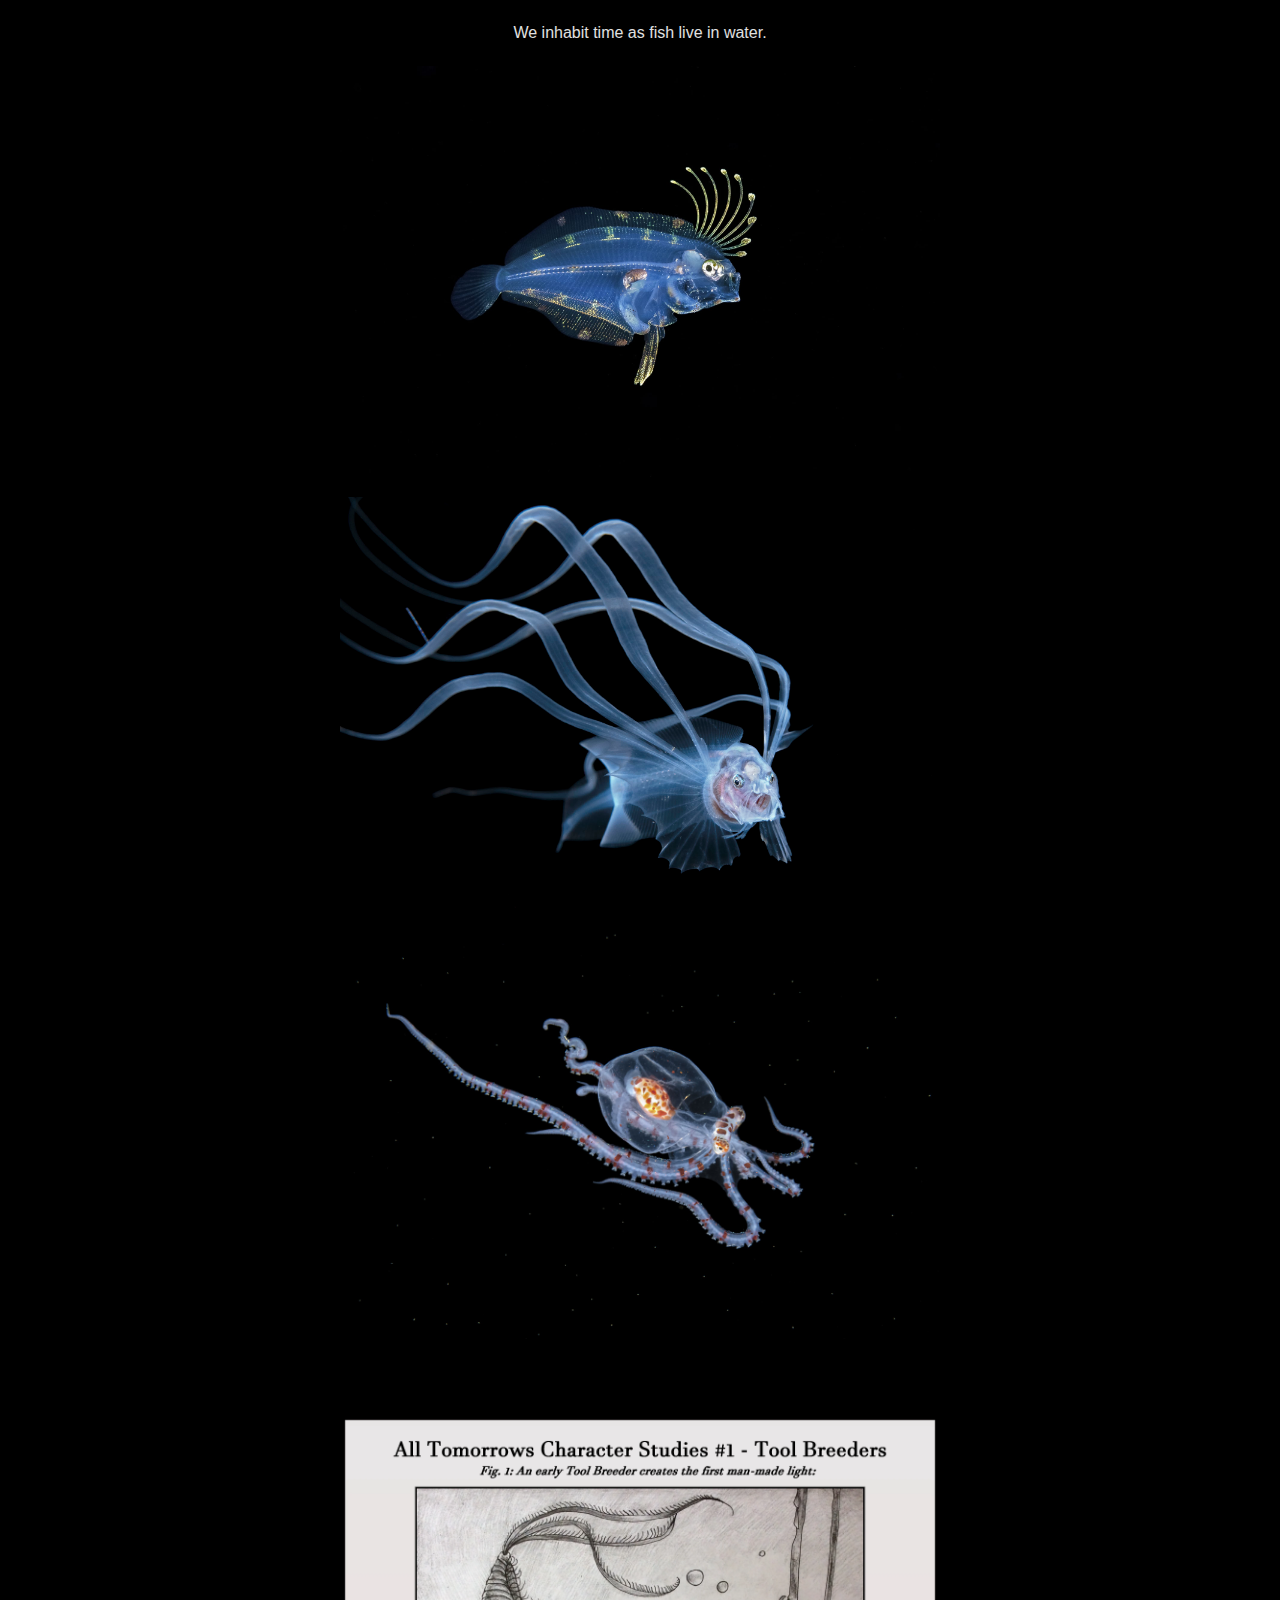
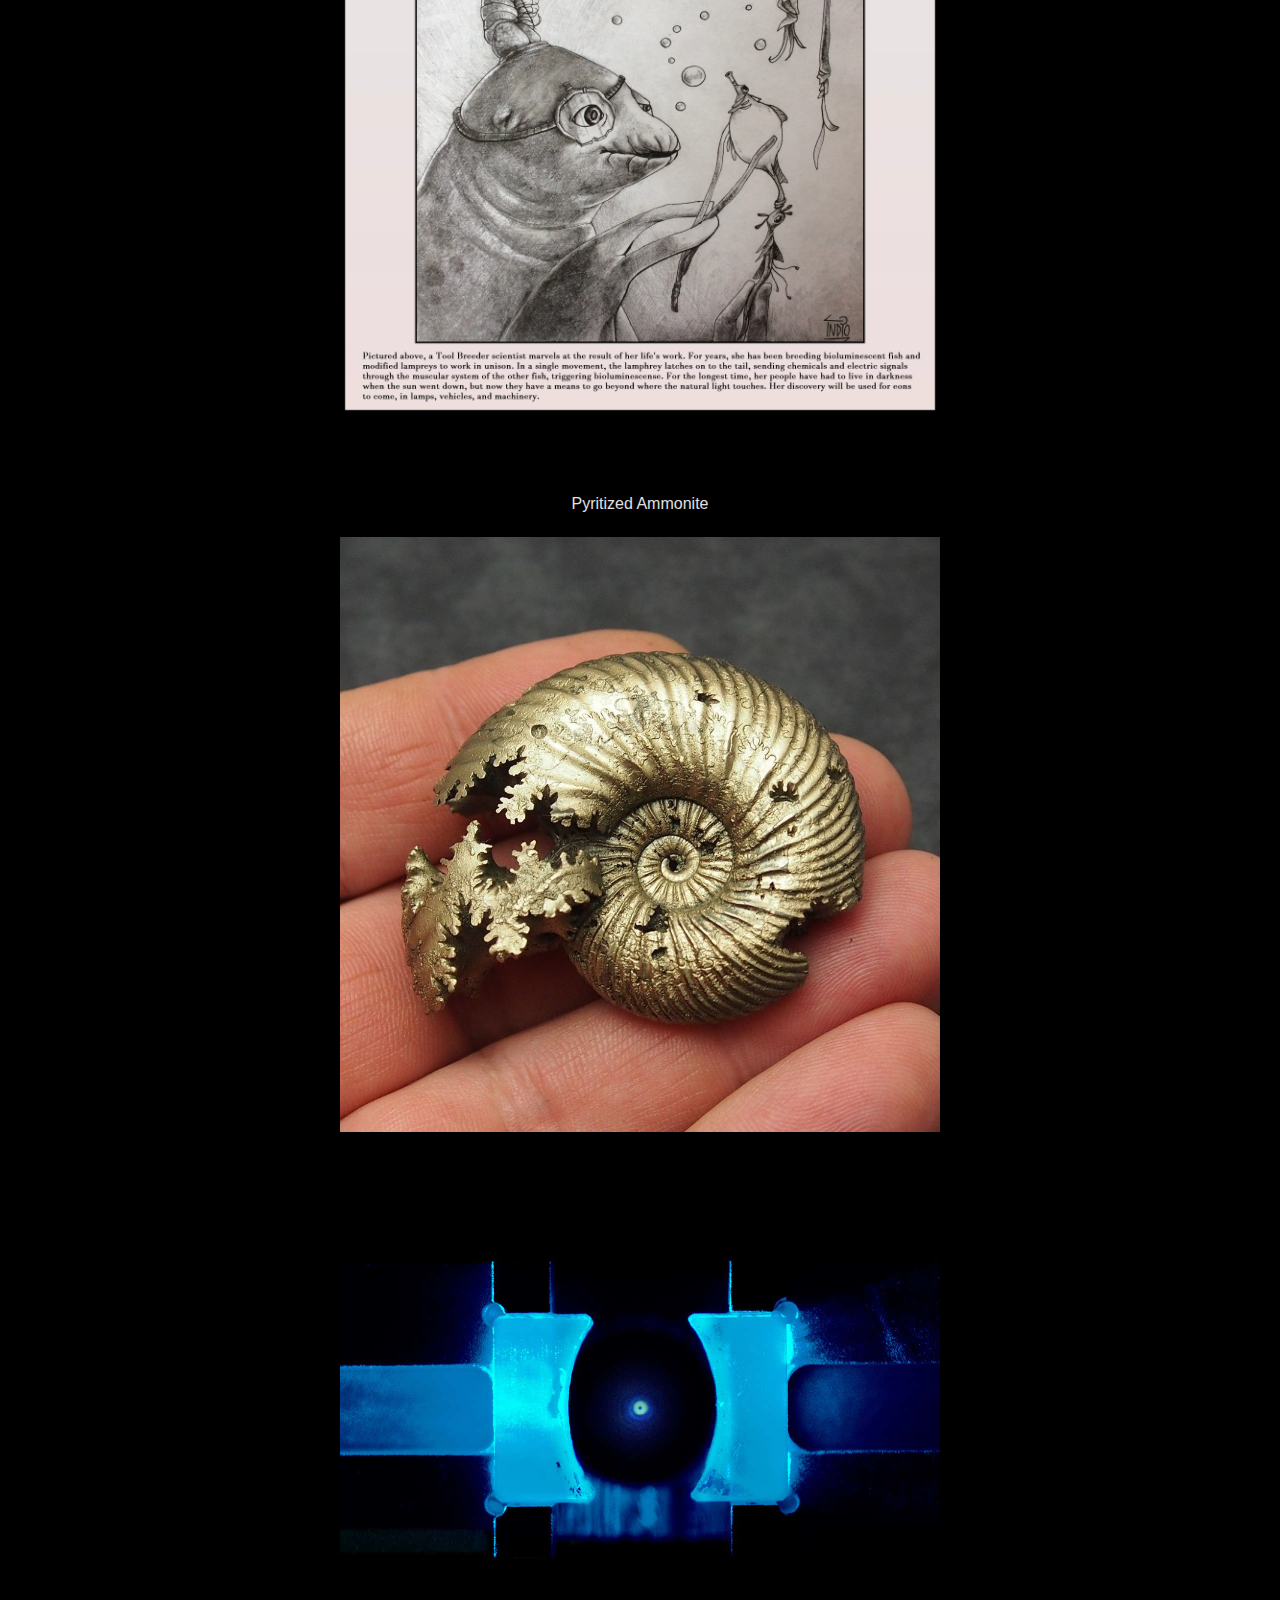
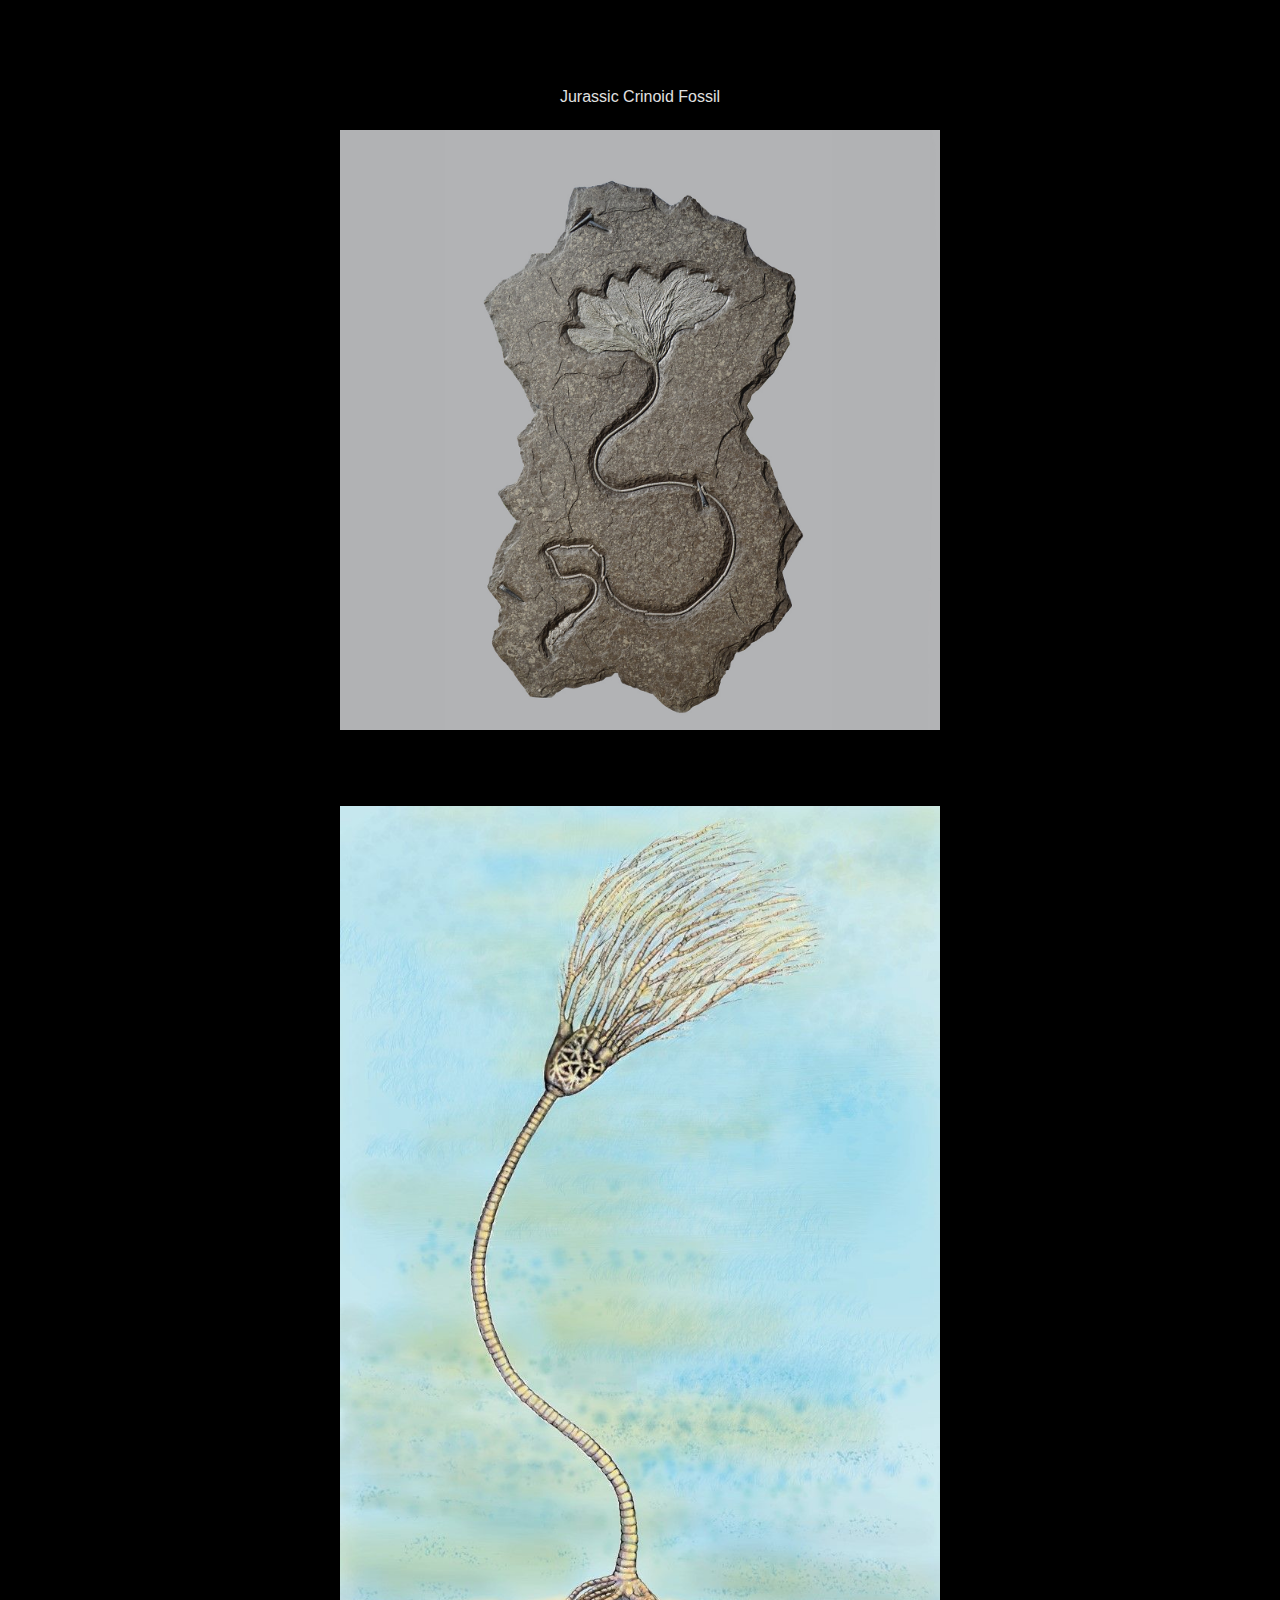
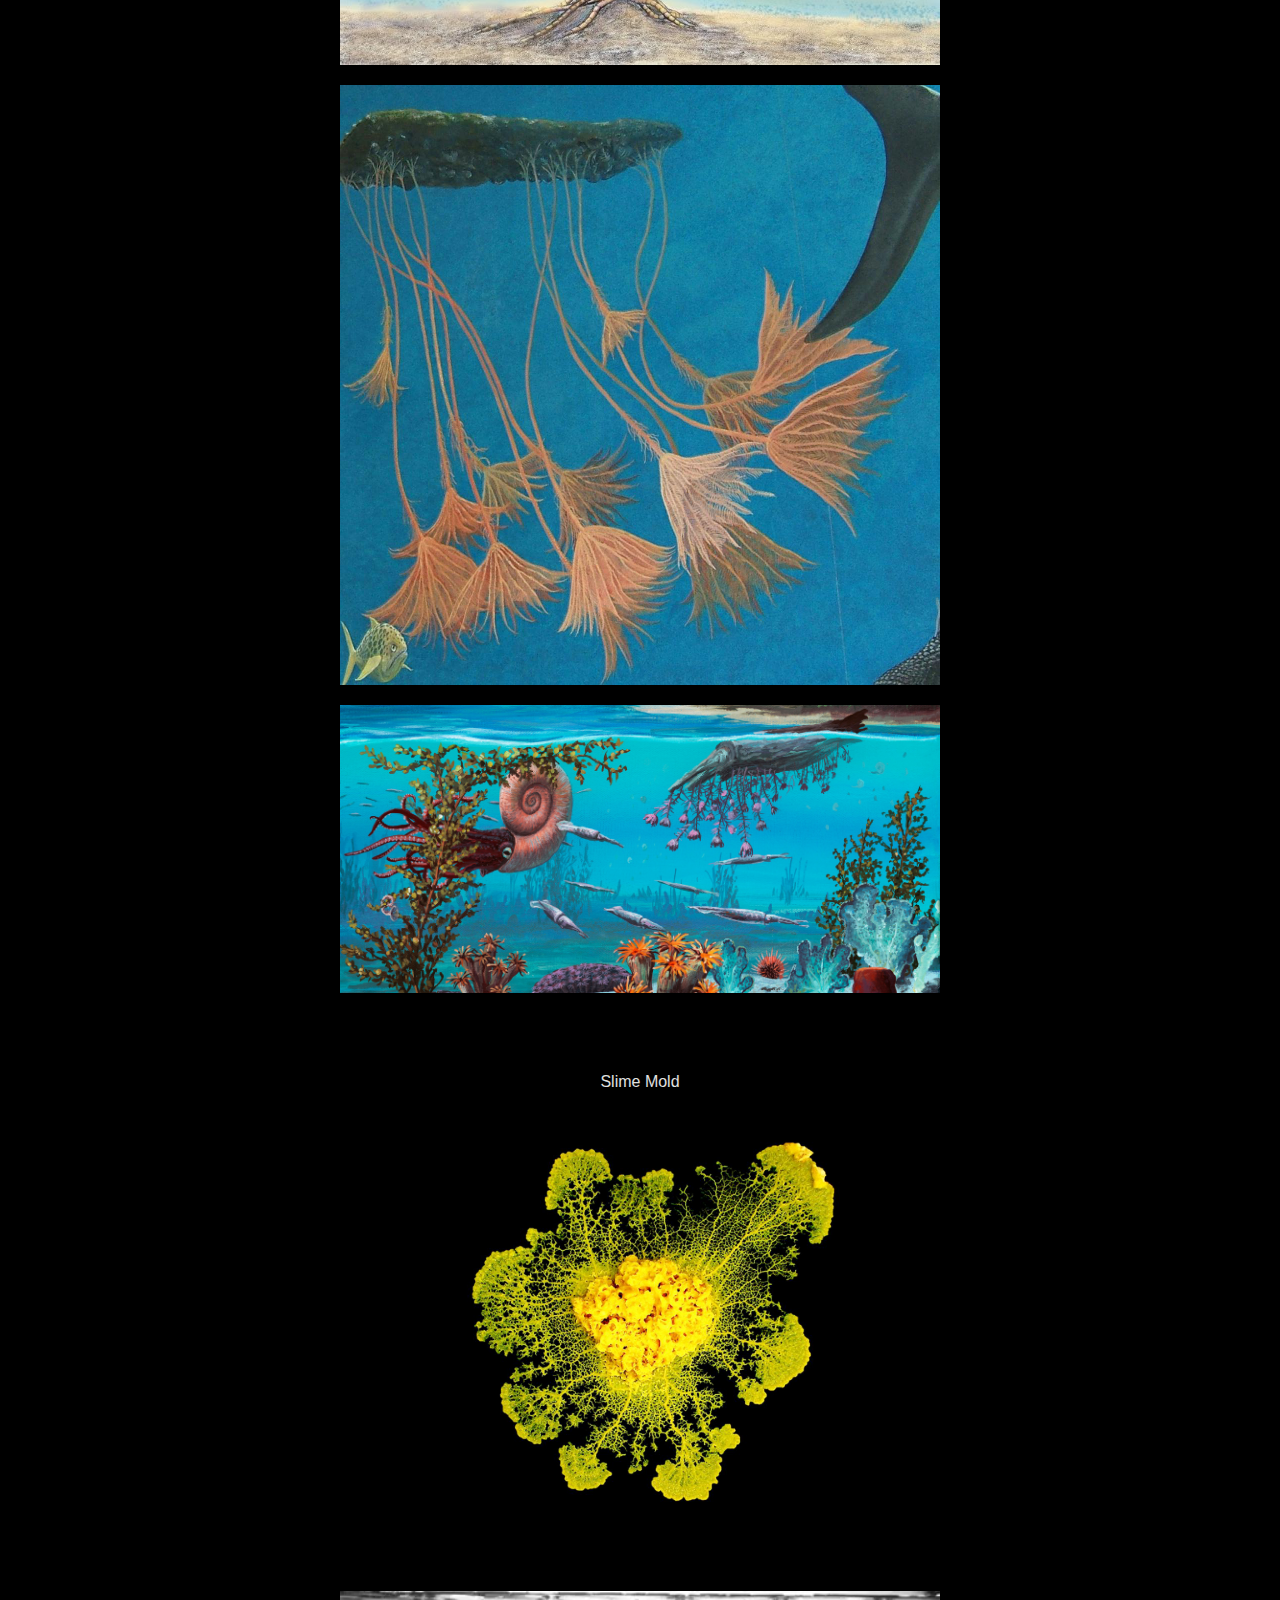
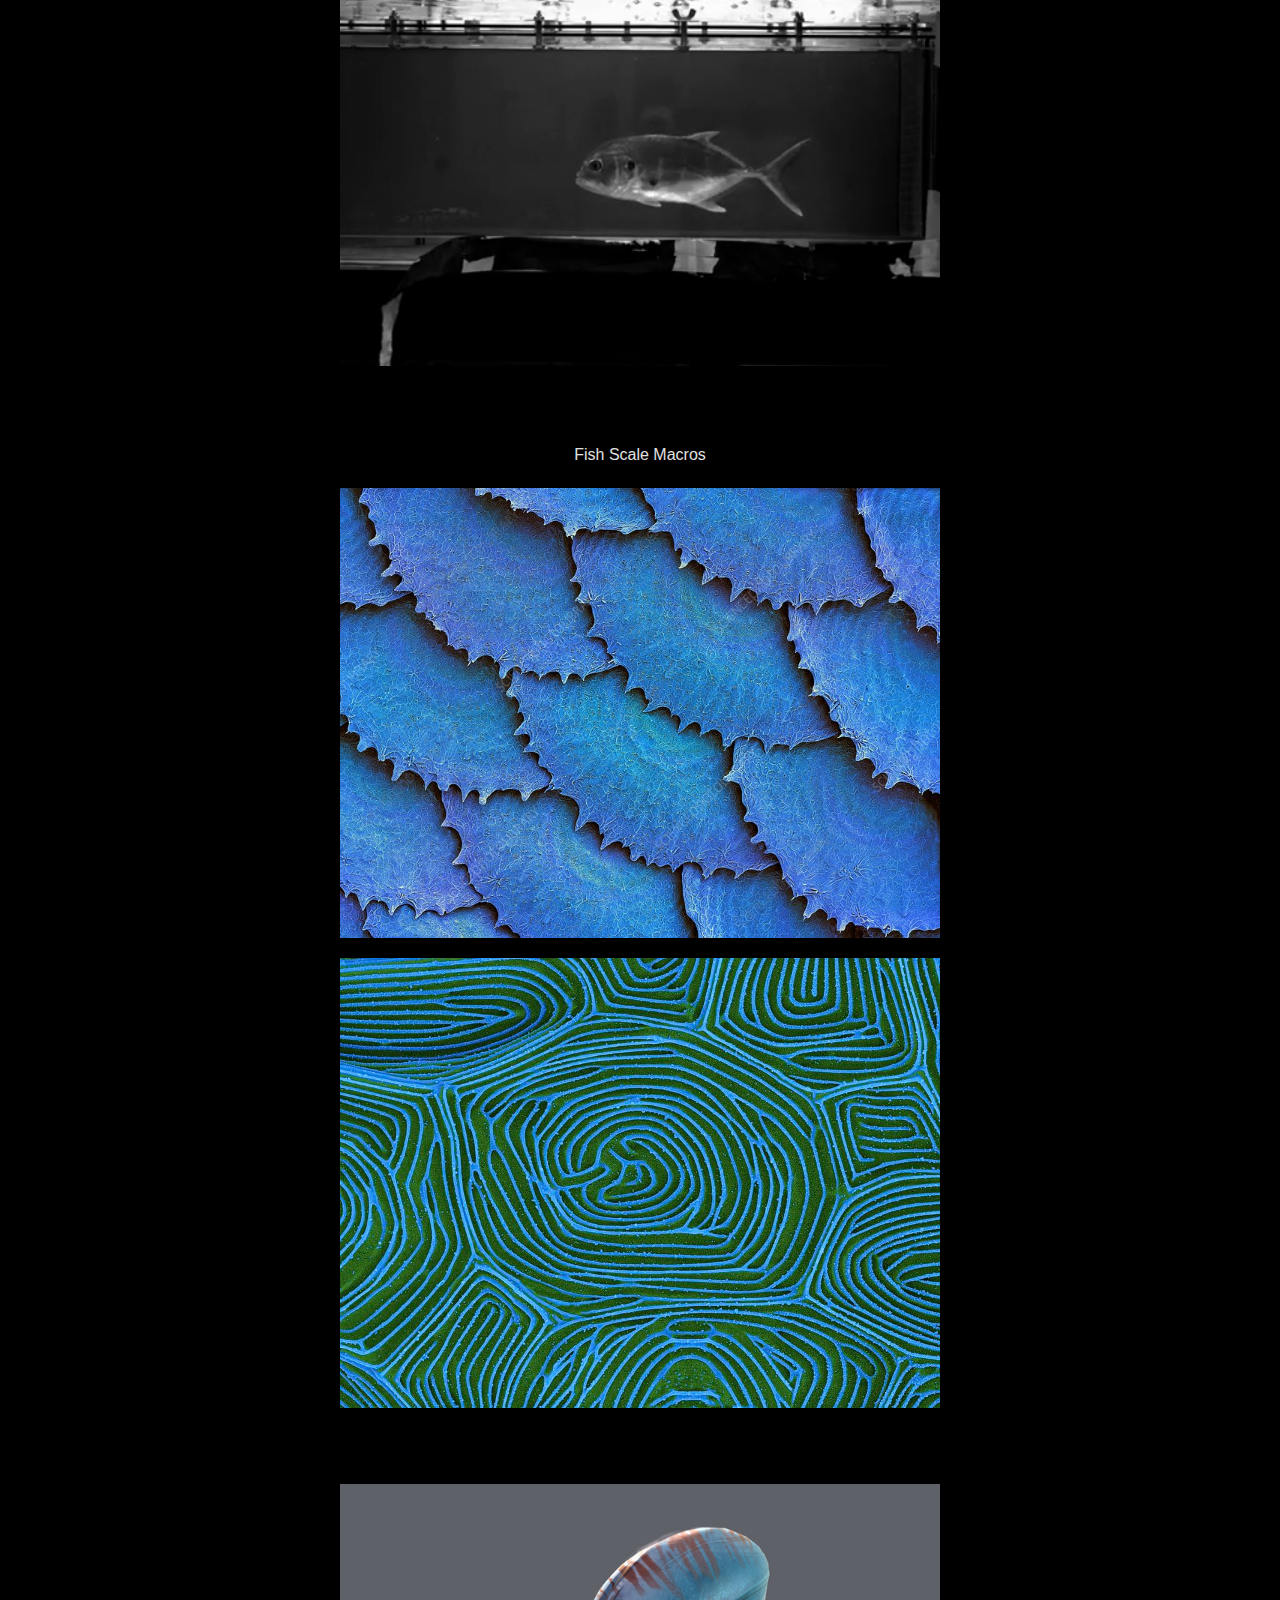
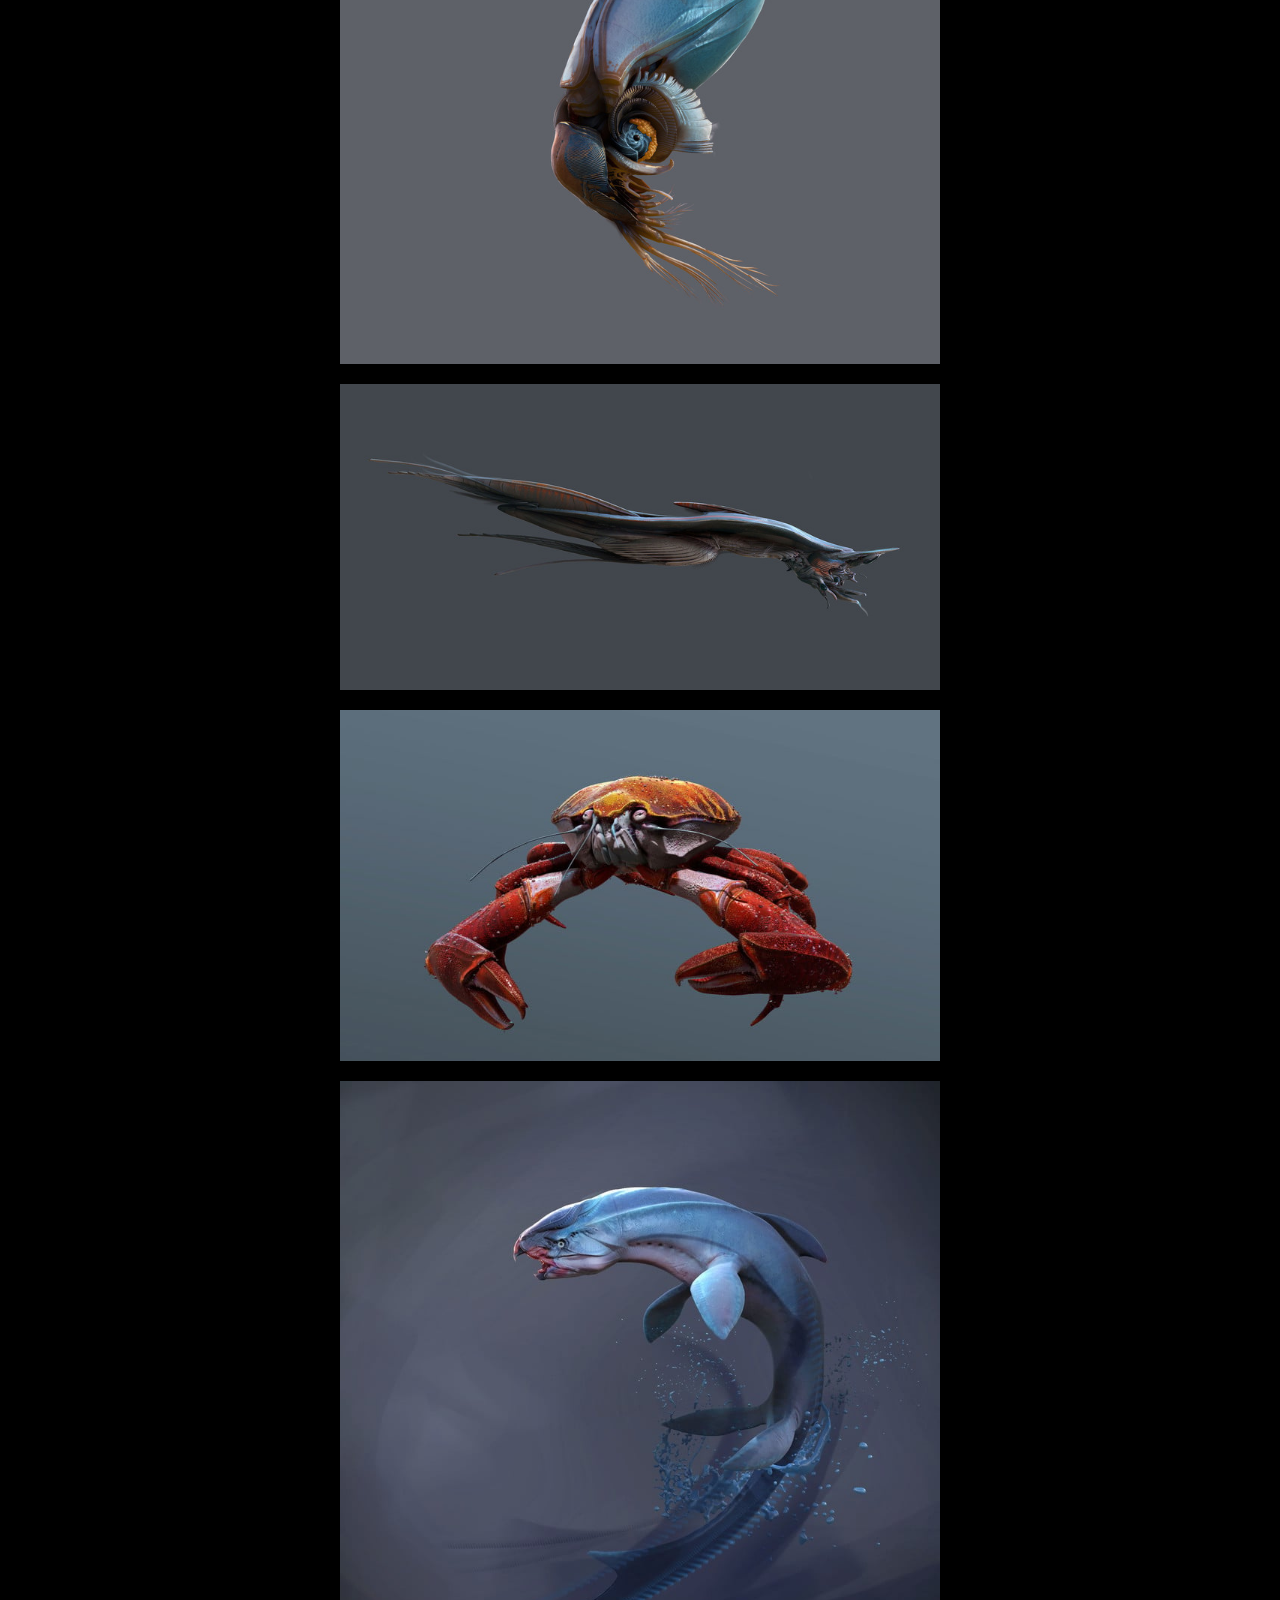
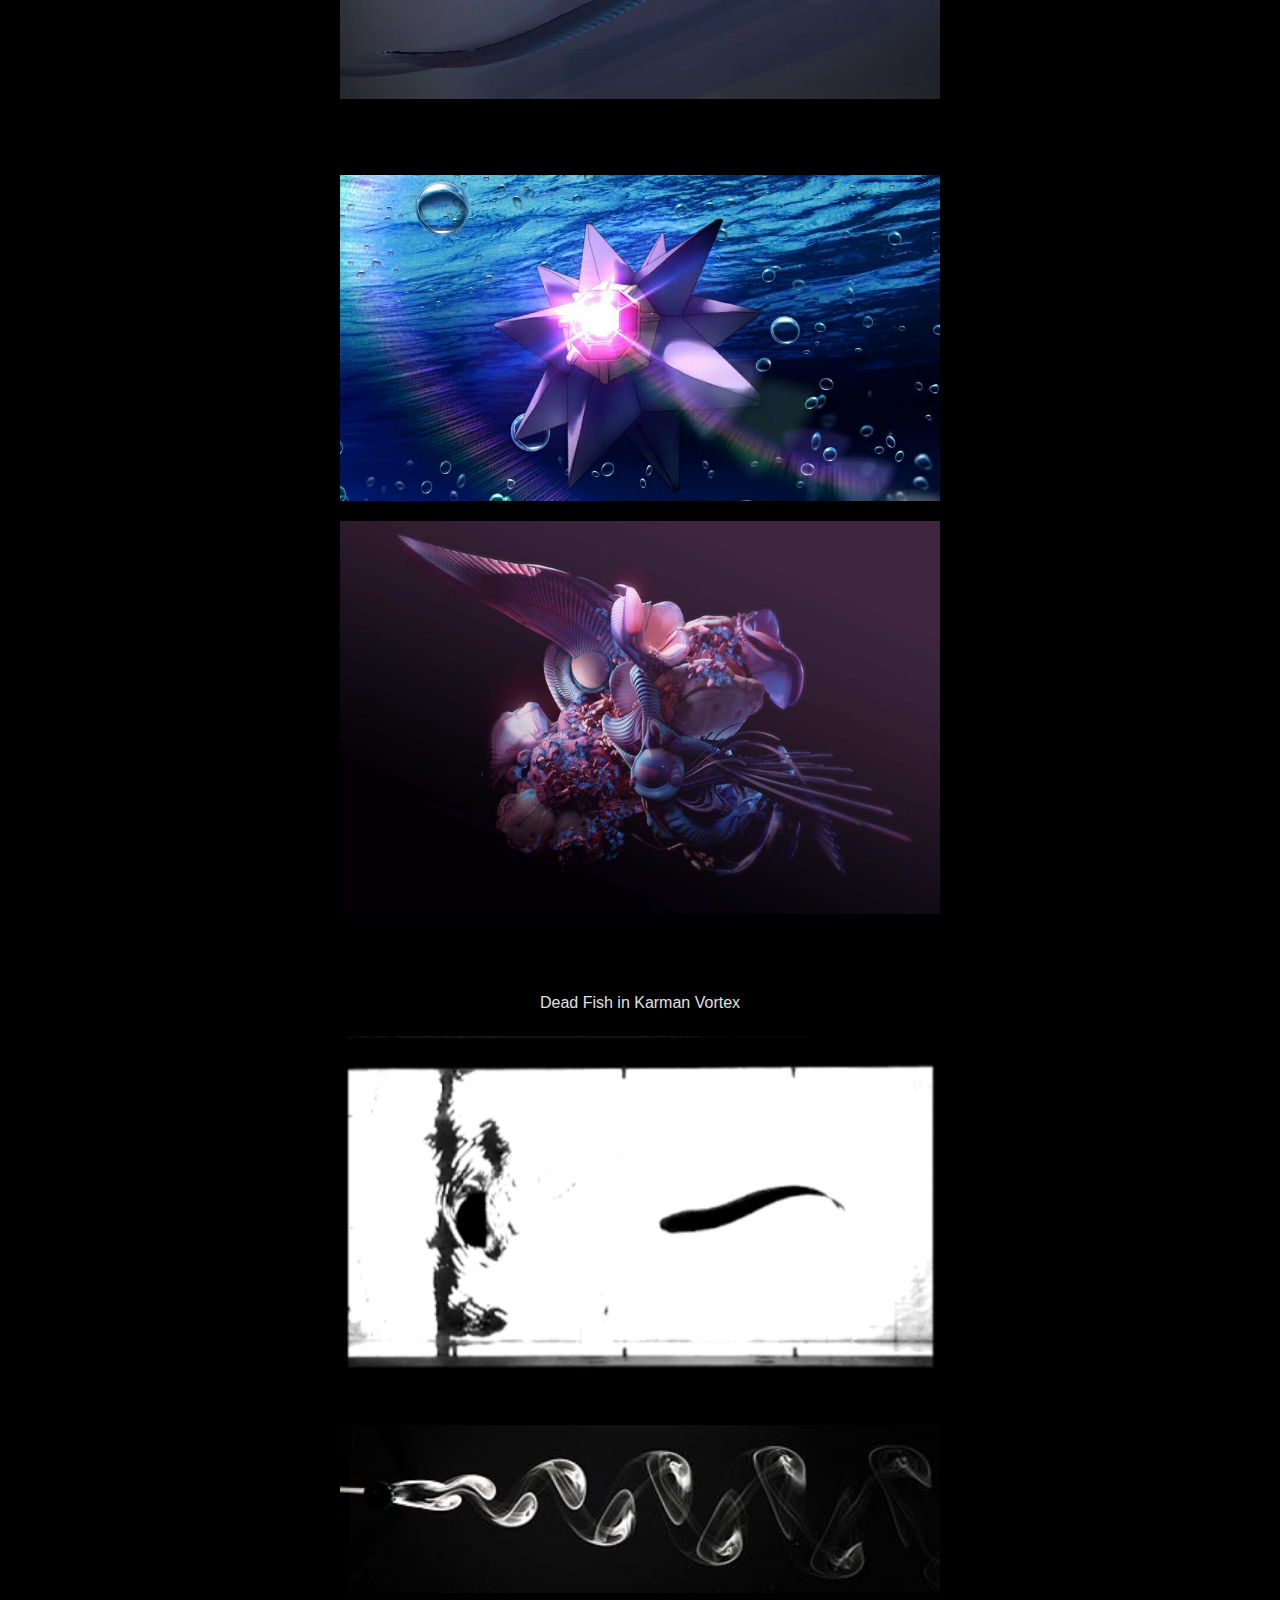
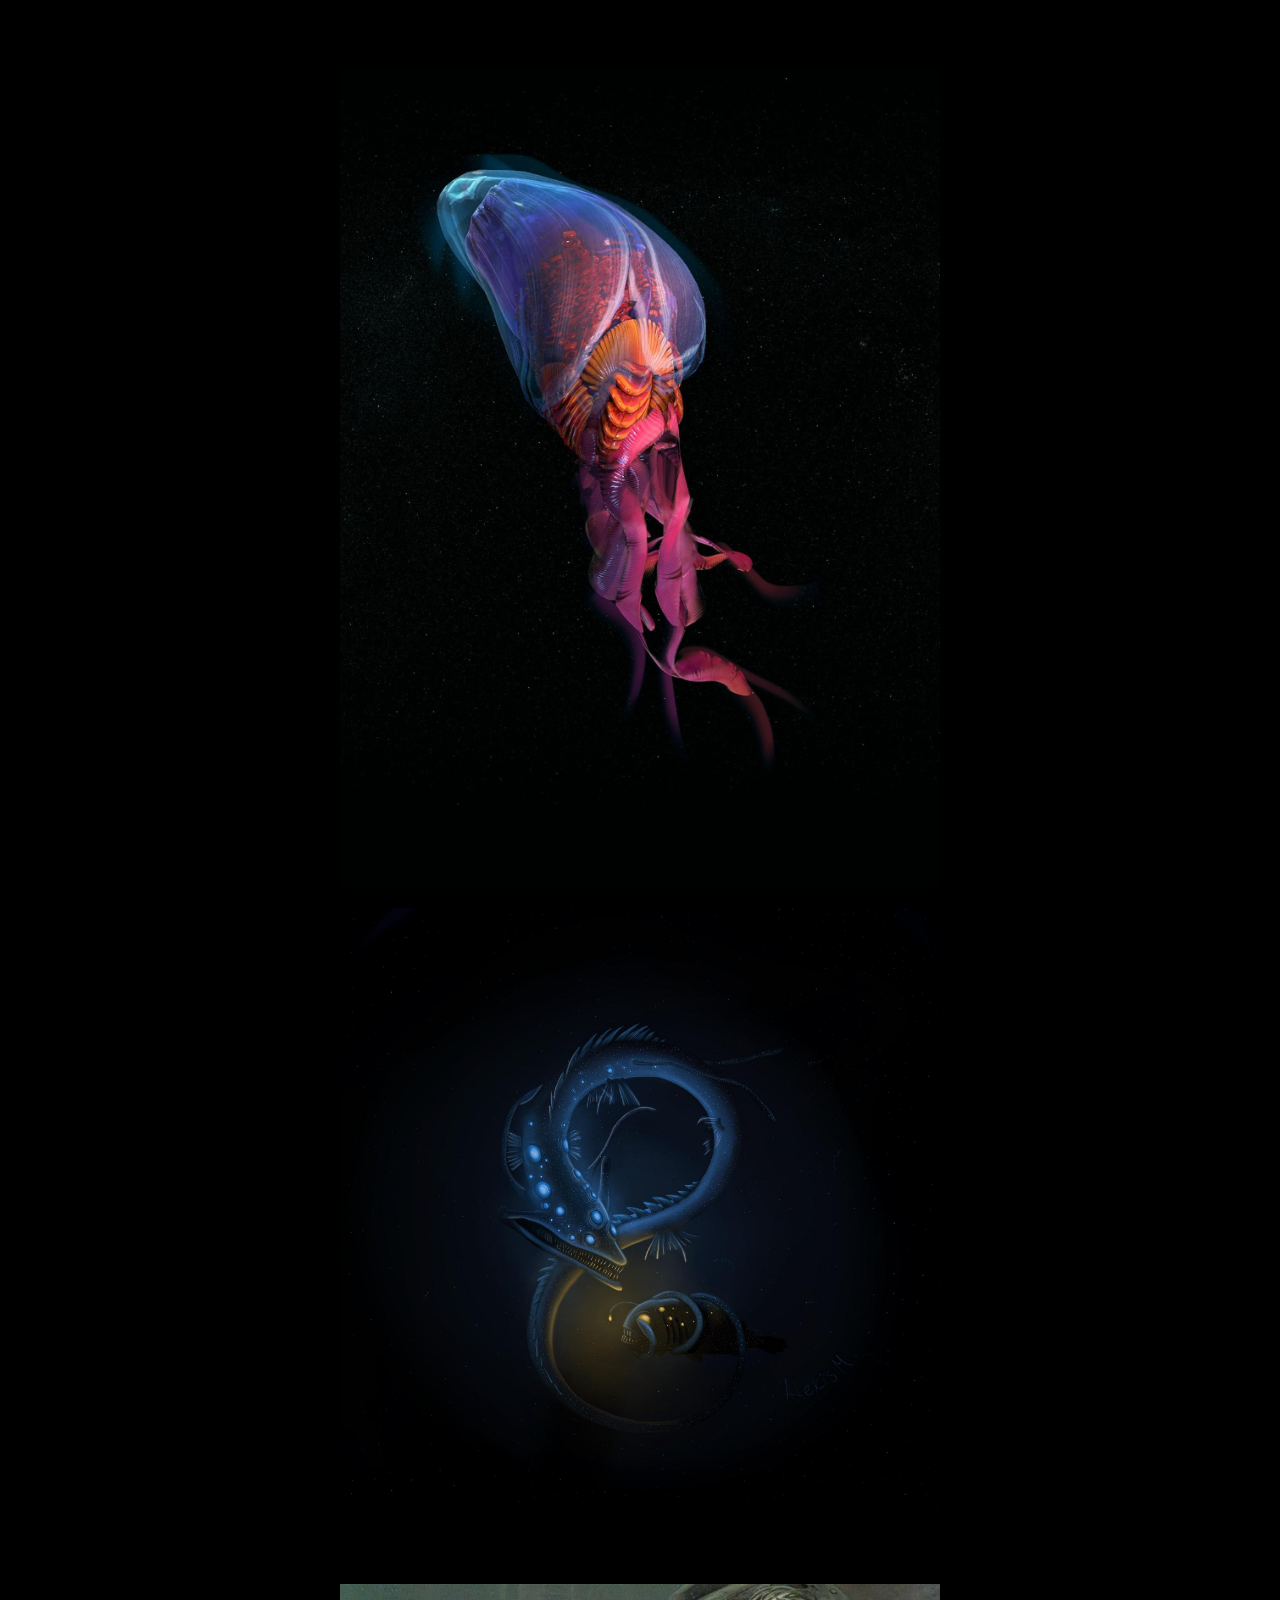
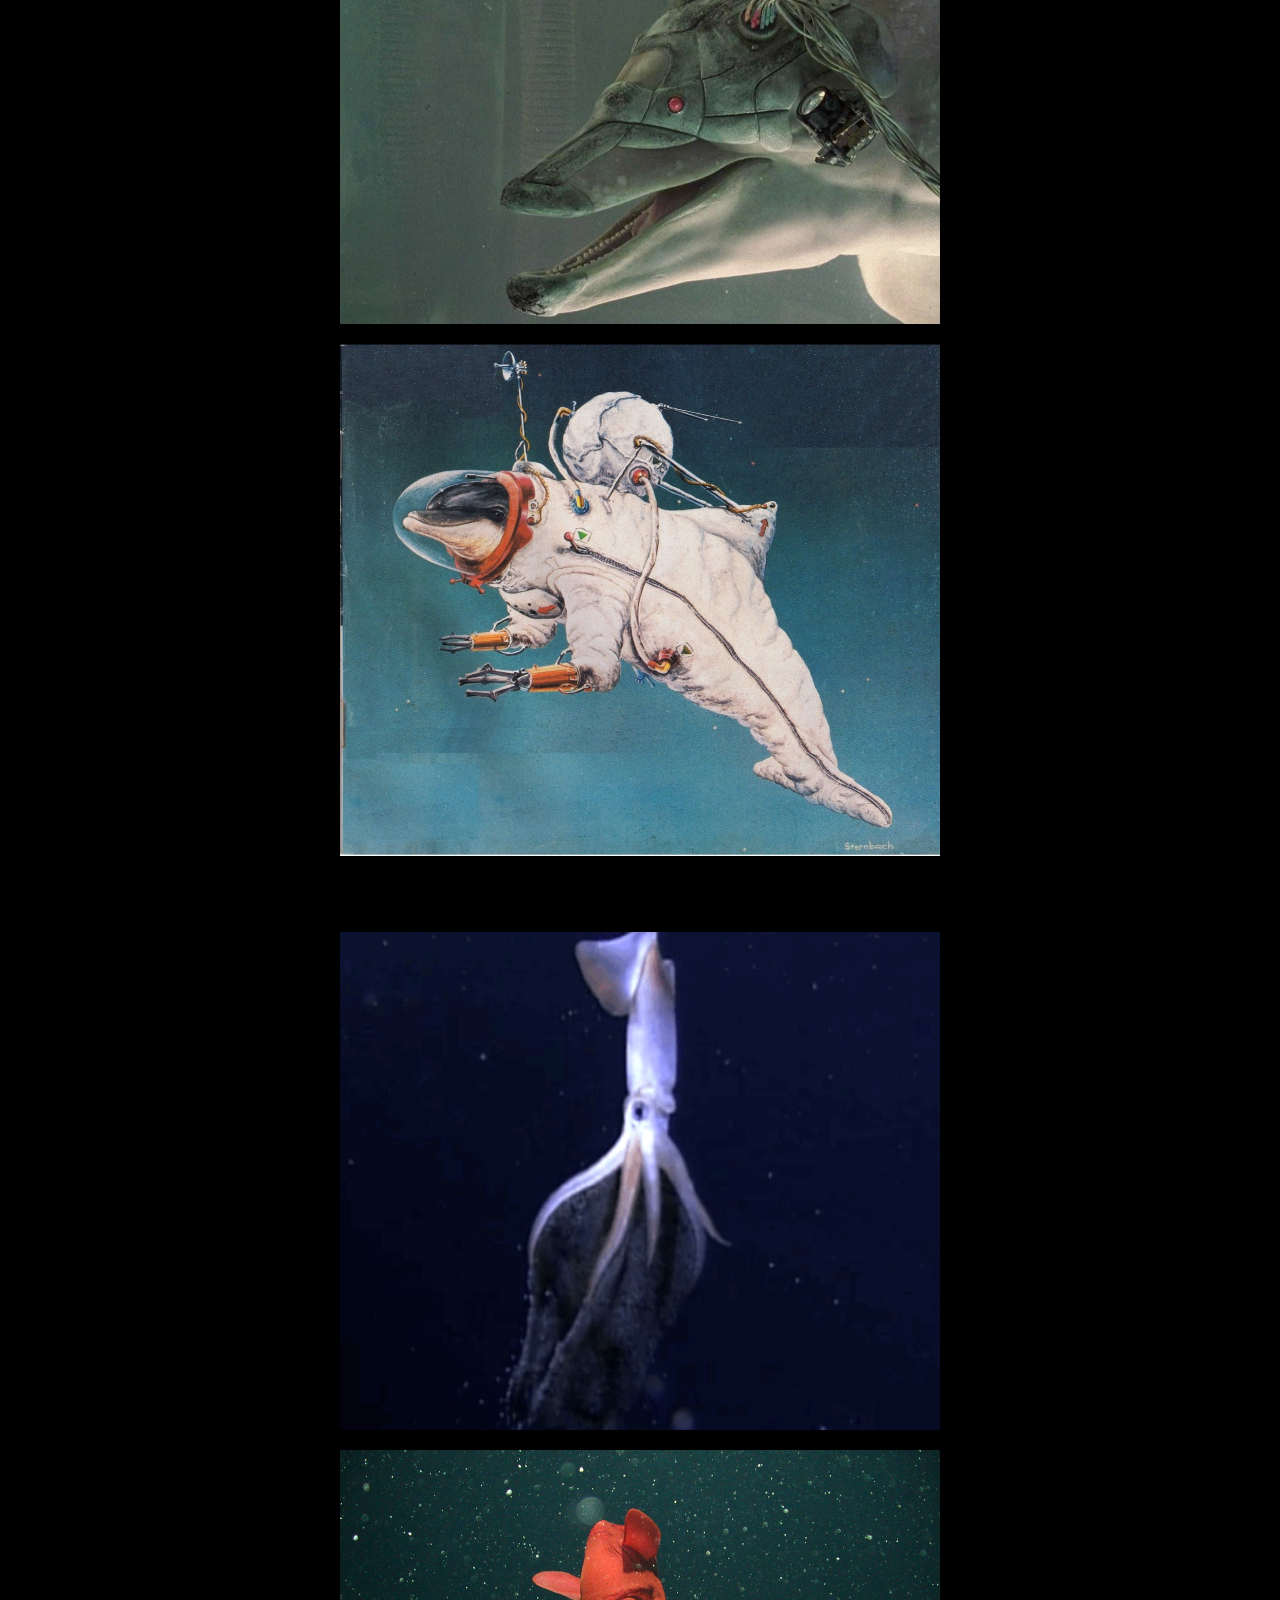
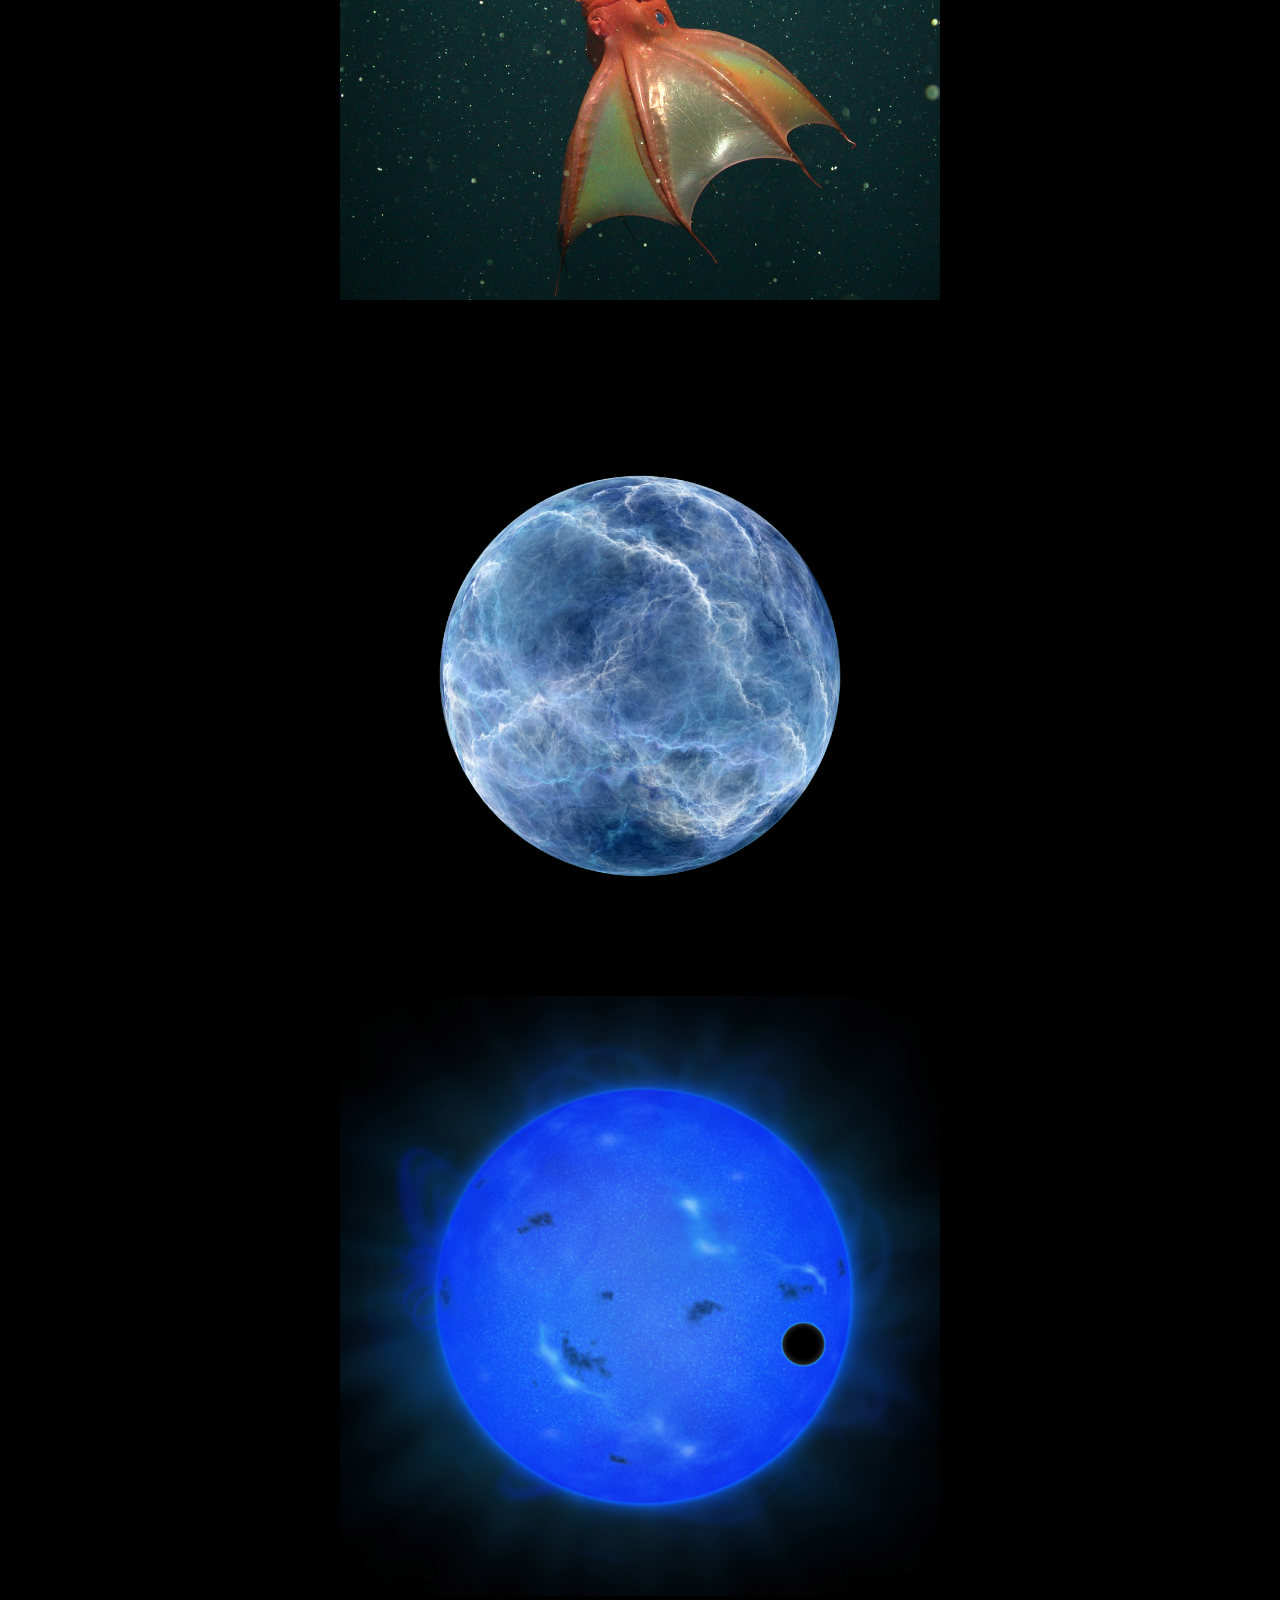
==== commit f14492a4: "wew" ====
--- a/index.html
+++ b/index.html
@@ -204,7 +204,58 @@
         very particular subset of aspects of the universe, and it is
         this that is oriented in time." 
     </p>
+    
+    <br>
+    <br>
+    
+    <img src="blub.gif" alt="Description of Image 1" width="600px">
+    <img src="jelly-1.gif" alt="Description of Image 1" width="600px"> 
+    
+    
+    
+    <br>
+    <br>
+    
+    <img src="mema.jpeg" alt="Description of Image 1" width="600px">
+    <img src="mema2.jpeg" alt="Description of Image 1" width="600px"> 
+    <img src="mema3.jpeg" alt="Description of Image 1" width="600px">   
+    
+    <br>
+    <br>
+    
+    <p>
+        "Tryna find a balance, reachin' from my equilibrium
+        Fools I pity 'em, I'm not a human
+        I'm amphibian, fake superhero like the Mystery Men
+        I ain't saving nothin'
+        I'm gettin' faded 'til the angels comin', skippin' all the famous functions
+        How do the famous function? The A-list can't be trusted
+        I strong-arm 'em like I play the trumpet
+        The bottom barrel of society, I tell my bitch
+        If she don't love me then just lie to me, I'm finer than the winery
+        Take it from the rich, this is piracy (Piracy)
+        Finally, I don't even need my fucking eyes to see
+        Come and die with me"
+    </p>
+    
+    
+    <br>
+    <br>
+    
+    <img src="stu.jpeg" alt="Description of Image 1" width="600px">      
+    
+    <br>
+    <br>
+    
+    <p>
+            "The ability thus to see (or feel) depends on keeping close to the reality of the world, accepting the facts and following the stream of life. This is described as 'mystical'. Within the limits' of our 'finite nature' we are able to feel or intuit the world as a whole, though not as a totally comprehended whole. We are at peace with the world, as we are with a work of art."
+    </p>
+    
+    
+    
+    
     <!-- End of content -->
+    
 
 </body>
 </html>
